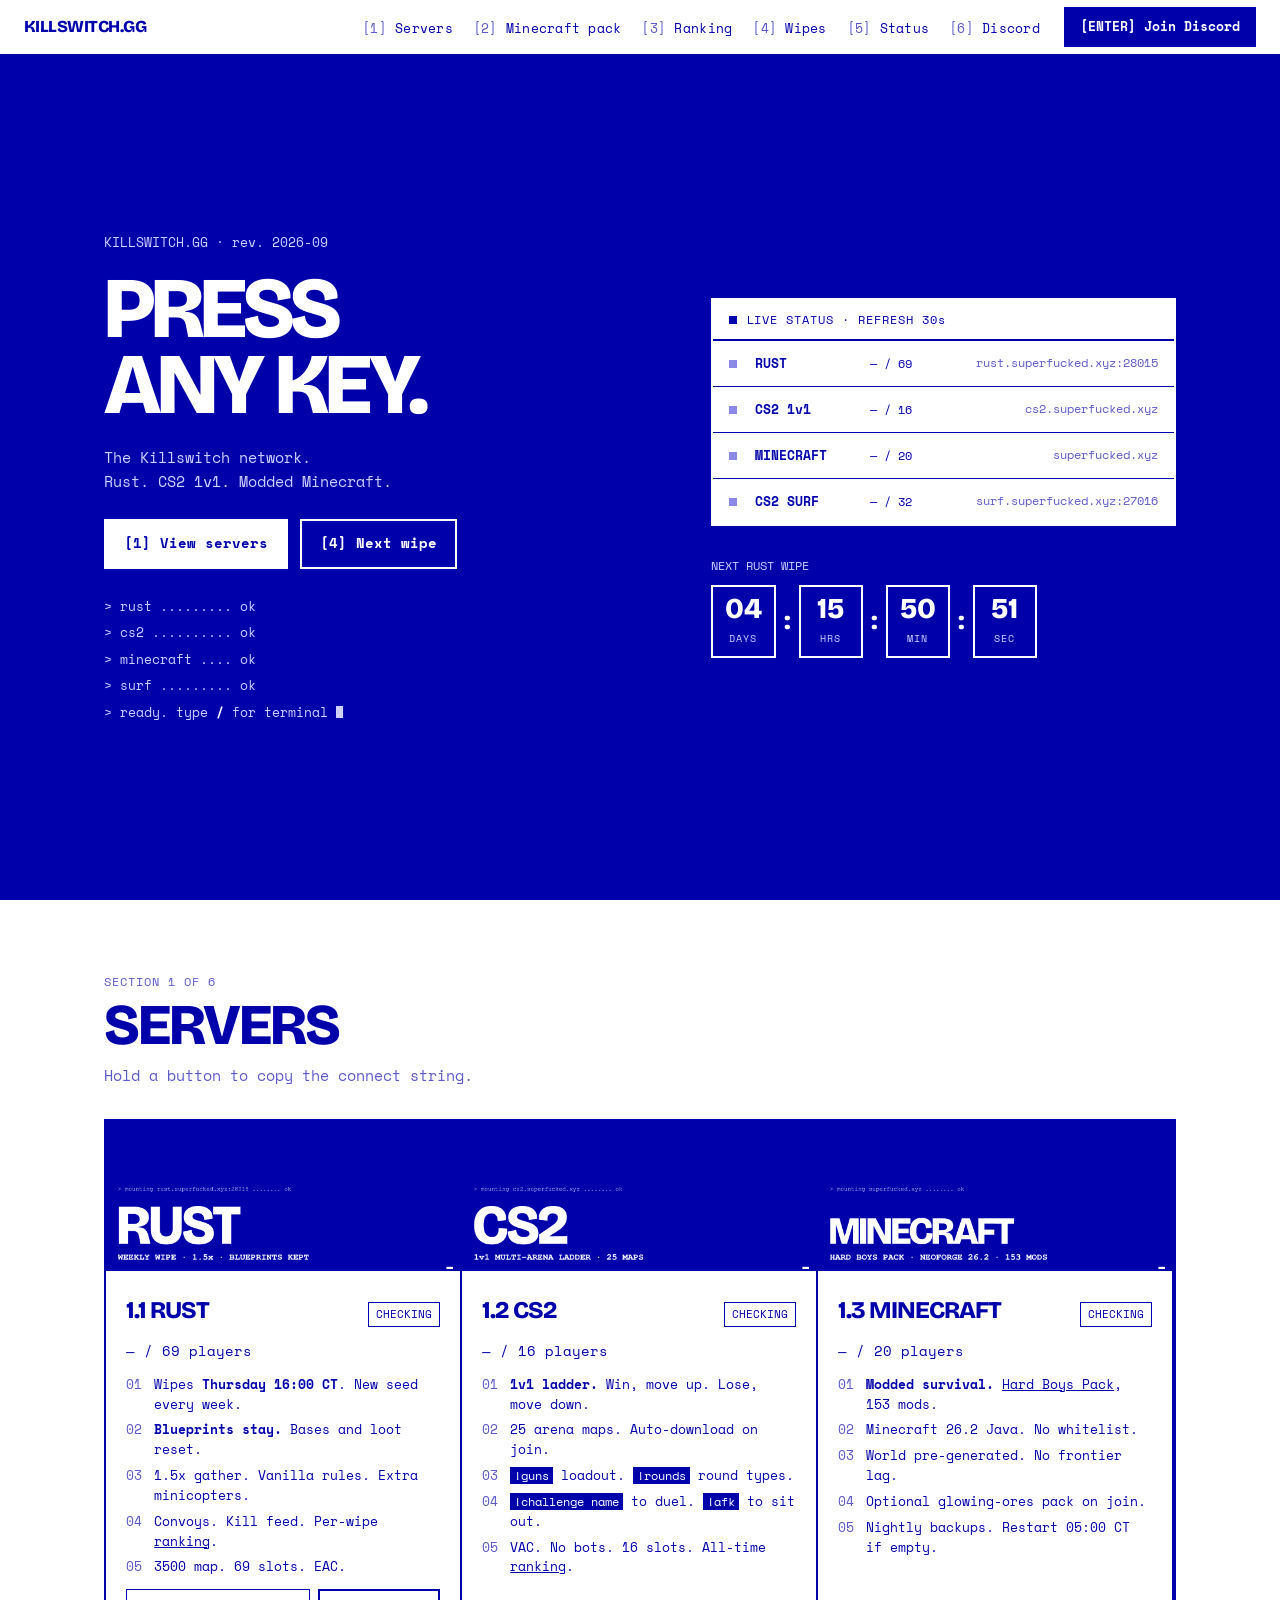
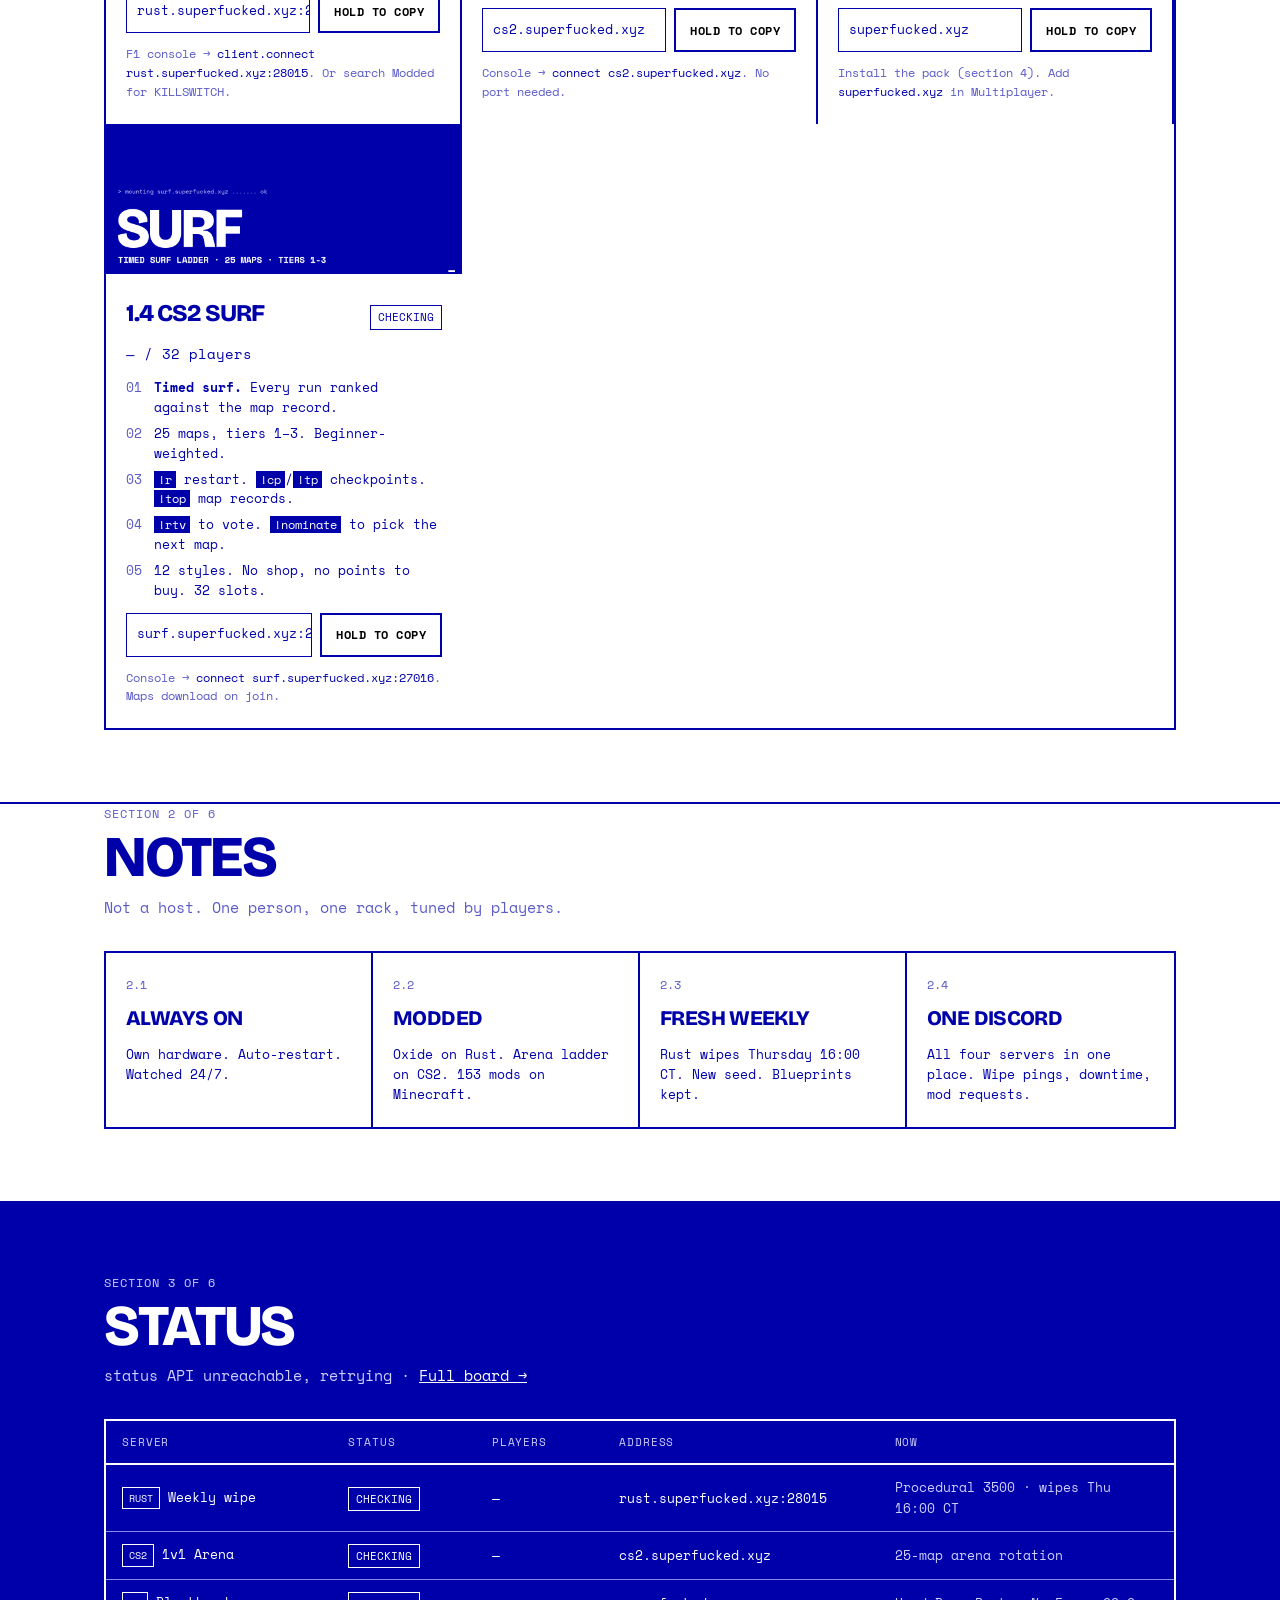
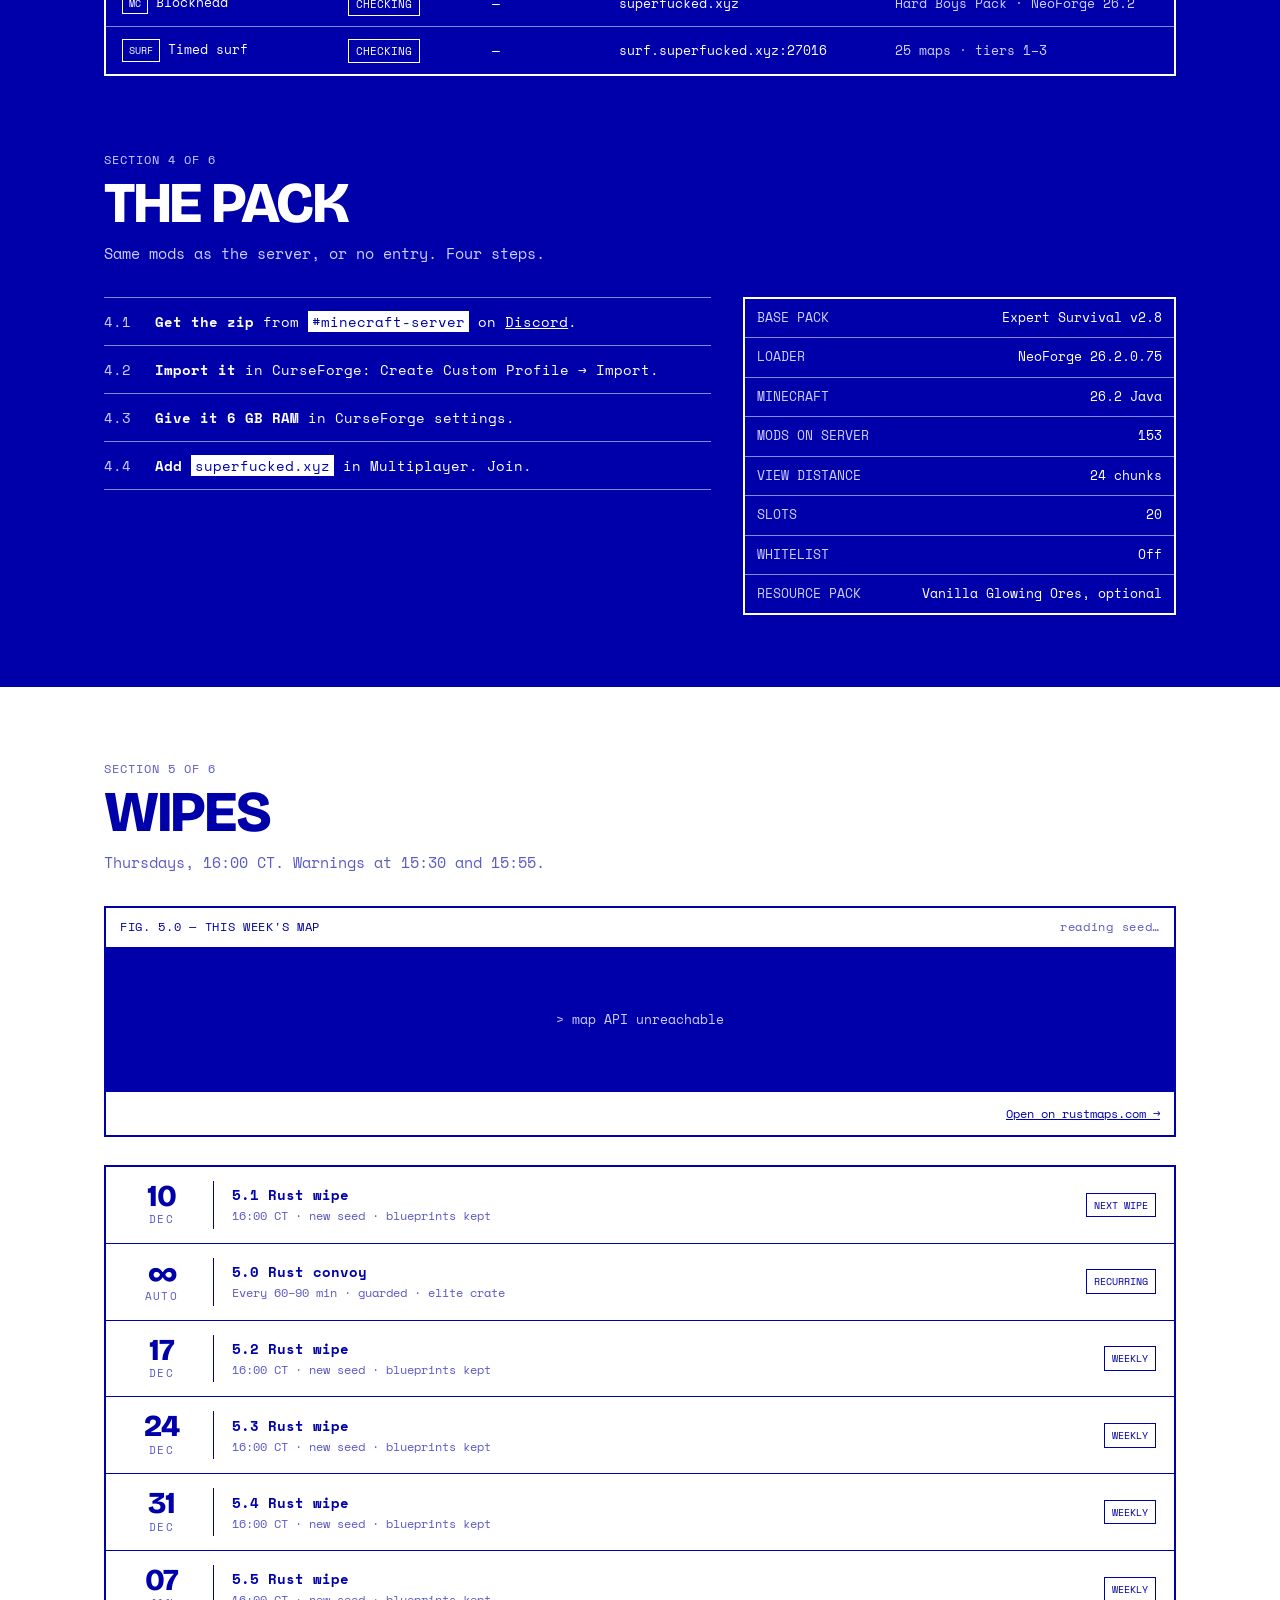
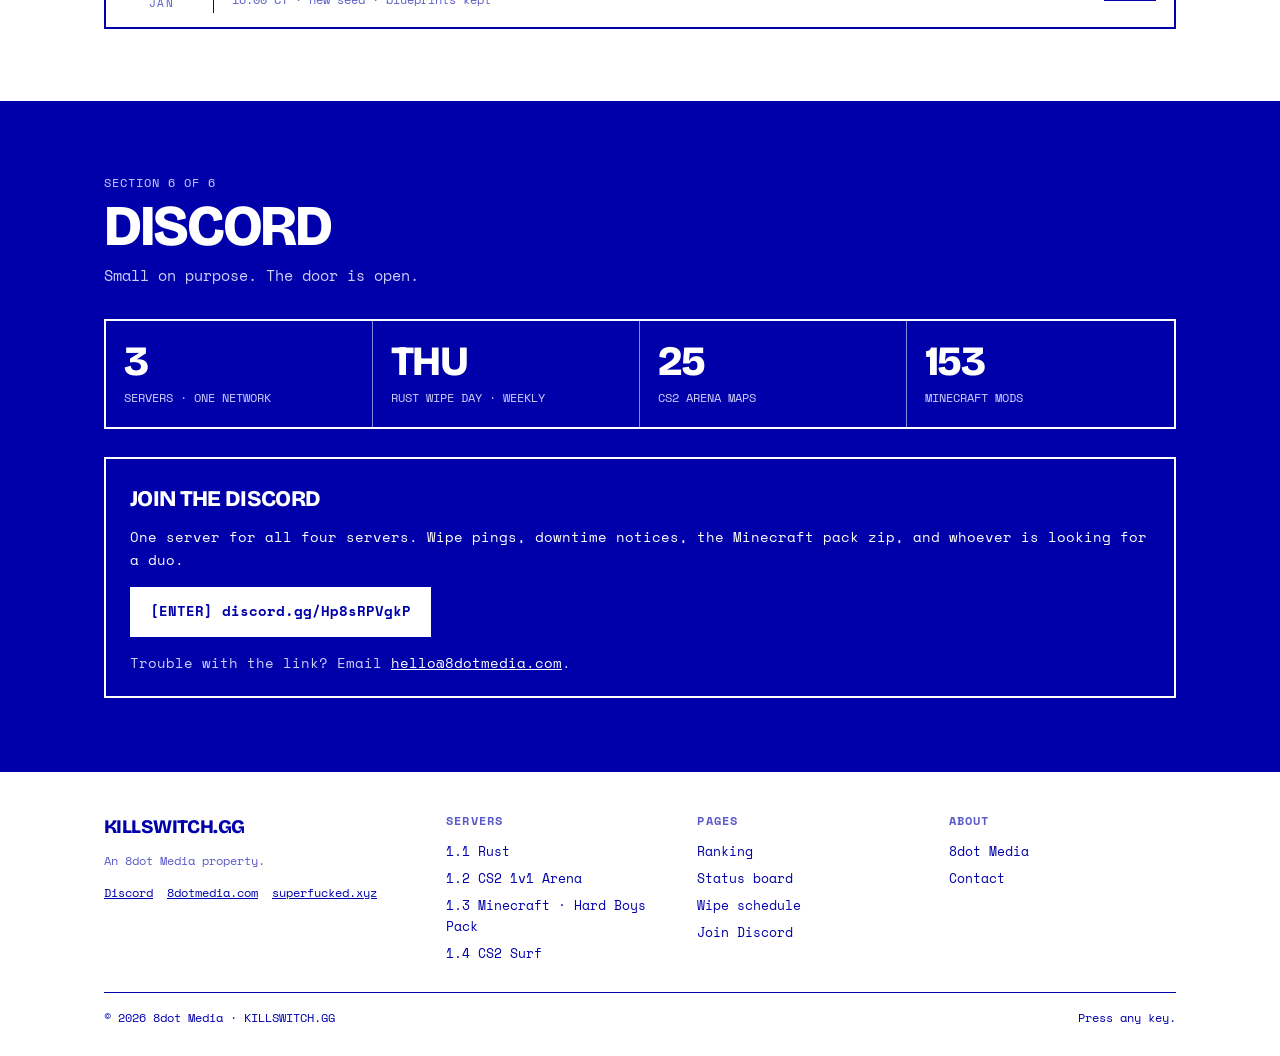
==== index.html @ 1e8f2d75 "Remove the JOIN buttons Grant preferred hold-to-copy on its own, and the pair looked wrong in practi" ====
<!DOCTYPE html>
<html lang="en">
<head>
  <meta charset="UTF-8" />
  <meta name="viewport" content="width=device-width, initial-scale=1.0" />
  <title>KILLSWITCH.GG</title>
  <meta name="description" content="Rust weekly wipe. CS2 1v1 arena. Modded Minecraft. Player-run game servers." />
  <meta property="og:title" content="KILLSWITCH.GG" />
  <meta property="og:description" content="Rust. CS2 1v1. CS2 Surf. Modded Minecraft. Four servers, one network." />
  <meta property="og:type" content="website" />
  <meta property="og:image" content="https://killswitch-gg.pages.dev/img/og.png" />
  <meta name="twitter:card" content="summary_large_image" />
  <meta name="theme-color" content="#0000AA" />
  <link rel="icon" href="favicon.ico" sizes="32x32" />
  <link rel="icon" href="img/favicon.svg" type="image/svg+xml" />
  <link rel="apple-touch-icon" href="img/apple-touch-icon.png" />
  <link rel="preconnect" href="https://status.superfucked.xyz" crossorigin />
  <link rel="preconnect" href="https://fonts.googleapis.com" />
  <link rel="preconnect" href="https://fonts.gstatic.com" crossorigin />
  <link href="https://fonts.googleapis.com/css2?family=Bricolage+Grotesque:opsz,wght@12..96,800&family=Space+Mono:wght@400;700&display=swap" rel="stylesheet" />
  <link rel="stylesheet" href="style.css" />
  <link rel="manifest" href="site.webmanifest" />
  <link rel="canonical" href="https://killswitch-gg.pages.dev/" />
  <script type="application/ld+json">
  {"@context":"https://schema.org","@type":"Organization","name":"KILLSWITCH.GG",
   "url":"https://killswitch-gg.pages.dev/","logo":"https://killswitch-gg.pages.dev/img/apple-touch-icon.png",
   "description":"Player-run game servers: Rust weekly wipe, CS2 1v1 arena, modded Minecraft.",
   "sameAs":["https://discord.gg/Hp8sRPVgkP"],
   "parentOrganization":{"@type":"Organization","name":"8dot Media","url":"https://8dotmedia.com"},
   "contactPoint":{"@type":"ContactPoint","contactType":"community","email":"hello@8dotmedia.com"}}
  </script>
</head>
<body>
<a class="skip" href="#servers">Skip to servers</a>

<!-- ── Nav ── -->
<nav id="nav">
  <a href="/" class="nav-logo">Killswitch<span>.gg</span></a>
  <button class="nav-hamburger" id="hamburger" aria-label="Menu">[=]</button>
  <ul class="nav-links" id="nav-links">
    <li><a href="#servers" data-key="1" data-close-menu>Servers</a></li>
    <li><a href="#minecraft" data-key="2" data-close-menu>Minecraft pack</a></li>
    <li><a href="/leaderboard" data-key="3">Ranking</a></li>
    <li><a href="#events" data-key="4" data-close-menu>Wipes</a></li>
    <li><a href="/status" data-key="5">Status</a></li>
    <li><a href="#community" data-key="6" data-close-menu>Discord</a></li>
  </ul>
  <a href="https://discord.gg/Hp8sRPVgkP" class="btn-join" target="_blank" rel="noopener">[ENTER] Join Discord</a>
</nav>

<!-- ── Hero ── -->
<section class="hero" id="hero">
  <div class="hero-bg" aria-hidden="true">
    <div class="hero-slide" style="background-image: url('img/rust-hero.webp');"></div>
    <div class="hero-slide" style="background-image: url('img/cs2-hero.webp');"></div>
    <div class="hero-slide" style="background-image: url('img/mc-hero.svg');"></div>
    <div class="hero-scan"></div>
  </div>
  <div class="hero-inner">
    <div>
      <p class="hero-eyebrow">KILLSWITCH.GG · rev. 2026-09</p>
      <h1>Press<br>any key.</h1>
      <p class="hero-sub">The Killswitch network.<br>Rust. CS2 1v1. Modded Minecraft.</p>
      <div class="hero-ctas">
        <a href="#servers" class="btn-primary">[1] View servers</a>
        <a href="#events" class="btn-outline">[4] Next wipe</a>
      </div>
      <div class="boot" aria-hidden="true">
        <div id="boot-rust">&gt; rust ......... ok</div>
        <div id="boot-cs2">&gt; cs2 .......... ok</div>
        <div id="boot-mc">&gt; minecraft .... ok</div>
        <div id="boot-surf">&gt; surf ......... ok</div>
        <div>&gt; ready. type <b>/</b> for terminal <span class="cursor"></span></div>
      </div>
    </div>
    <div>
      <div class="status-widget" id="hero-widget">
        <div class="status-widget-header"><span class="pulse-dot"></span>LIVE STATUS · REFRESH 30s</div>
        <div class="status-rows" aria-live="polite">
          <div class="status-row">
            <span class="s-dot" id="hw-rust-dot"></span><span class="s-name">RUST</span>
            <span class="s-players" id="hw-rust">— / 69</span><span class="s-addr">rust.superfucked.xyz:28015</span>
          </div>
          <div class="status-row">
            <span class="s-dot" id="hw-cs2-dot"></span><span class="s-name">CS2 1v1</span>
            <span class="s-players" id="hw-cs2">— / 16</span><span class="s-addr">cs2.superfucked.xyz</span>
          </div>
          <div class="status-row">
            <span class="s-dot" id="hw-mc-dot"></span><span class="s-name">MINECRAFT</span>
            <span class="s-players" id="hw-mc">— / 20</span><span class="s-addr">superfucked.xyz</span>
          </div>
          <div class="status-row">
            <span class="s-dot" id="hw-surf-dot"></span><span class="s-name">CS2 SURF</span>
            <span class="s-players" id="hw-surf">— / 32</span><span class="s-addr">surf.superfucked.xyz:27016</span>
          </div>
        </div>
      </div>
      <div class="wipe-countdown" id="wipe-countdown">
        <span class="wipe-label">NEXT RUST WIPE</span>
        <div class="countdown-timer" id="countdown-timer">
          <div class="countdown-unit"><span id="cd-days">--</span><small>DAYS</small></div>
          <div class="countdown-sep">:</div>
          <div class="countdown-unit"><span id="cd-hours">--</span><small>HRS</small></div>
          <div class="countdown-sep">:</div>
          <div class="countdown-unit"><span id="cd-mins">--</span><small>MIN</small></div>
          <div class="countdown-sep">:</div>
          <div class="countdown-unit"><span id="cd-secs">--</span><small>SEC</small></div>
        </div>
      </div>
    </div>
  </div>
</section>

<!-- ── 1. Servers ── -->
<section class="band band-white" id="servers">
  <div class="container">
    <p class="sec-num">SECTION 1 OF 6</p>
    <h2 class="sec-title">Servers</h2>
    <p class="sec-sub">Hold a button to copy the connect string.</p>
    <div class="server-grid">

      <div class="server-card">
        <div class="server-art art-rust" role="img" aria-label="Rust"></div>
        <div class="server-body">
          <div class="server-header"><h3 class="server-title">1.1 Rust</h3><span class="status-badge" id="rust-badge">CHECKING</span></div>
          <div class="server-players" id="rust-players">— / 69 players</div>
          <ul class="server-details">
            <li>Wipes <strong>Thursday 16:00 CT</strong>. New seed every week.</li>
            <li><strong>Blueprints stay.</strong> Bases and loot reset.</li>
            <li>1.5x gather. Vanilla rules. Extra minicopters.</li>
            <li>Convoys. Kill feed. Per-wipe <a href="/leaderboard">ranking</a>.</li>
            <li>3500 map. 69 slots. EAC.</li>
          </ul>
          <div class="server-ip-row">
            <code class="server-ip">rust.superfucked.xyz:28015</code>
            <button class="hold" data-copy="client.connect rust.superfucked.xyz:28015"><span>HOLD TO COPY</span></button>
          </div>
          <p class="server-hint">F1 console → <code>client.connect rust.superfucked.xyz:28015</code>. Or search Modded for KILLSWITCH.</p>
        </div>
      </div>

      <div class="server-card">
        <div class="server-art art-cs2" role="img" aria-label="CS2"></div>
        <div class="server-body">
          <div class="server-header"><h3 class="server-title">1.2 CS2</h3><span class="status-badge" id="cs2-badge">CHECKING</span></div>
          <div class="server-players" id="cs2-players">— / 16 players</div>
          <ul class="server-details">
            <li><strong>1v1 ladder.</strong> Win, move up. Lose, move down.</li>
            <li>25 arena maps. Auto-download on join.</li>
            <li><code>!guns</code> loadout. <code>!rounds</code> round types.</li>
            <li><code>!challenge name</code> to duel. <code>!afk</code> to sit out.</li>
            <li>VAC. No bots. 16 slots. All-time <a href="/leaderboard#cs2">ranking</a>.</li>
          </ul>
          <div class="server-ip-row">
            <code class="server-ip">cs2.superfucked.xyz</code>
            <button class="hold" data-copy="connect cs2.superfucked.xyz"><span>HOLD TO COPY</span></button>
          </div>
          <p class="server-hint">Console → <code>connect cs2.superfucked.xyz</code>. No port needed.</p>
        </div>
      </div>

      <div class="server-card">
        <div class="server-art art-mc" role="img" aria-label="Minecraft"></div>
        <div class="server-body">
          <div class="server-header"><h3 class="server-title">1.3 Minecraft</h3><span class="status-badge" id="mc-badge">CHECKING</span></div>
          <div class="server-players" id="mc-players">— / 20 players</div>
          <ul class="server-details">
            <li><strong>Modded survival.</strong> <a href="#minecraft">Hard Boys Pack</a>, 153 mods.</li>
            <li>Minecraft 26.2 Java. No whitelist.</li>
            <li>World pre-generated. No frontier lag.</li>
            <li>Optional glowing-ores pack on join.</li>
            <li>Nightly backups. Restart 05:00 CT if empty.</li>
          </ul>
          <div class="server-ip-row">
            <code class="server-ip">superfucked.xyz</code>
            <button class="hold" data-copy="superfucked.xyz"><span>HOLD TO COPY</span></button>
          </div>
          <p class="server-hint">Install the pack (section 4). Add <code>superfucked.xyz</code> in Multiplayer.</p>
        </div>
      </div>

      <div class="server-card">
        <div class="server-art art-surf" role="img" aria-label="CS2 Surf"></div>
        <div class="server-body">
          <div class="server-header"><h3 class="server-title">1.4 CS2 Surf</h3><span class="status-badge" id="surf-badge">CHECKING</span></div>
          <div class="server-players" id="surf-players">— / 32 players</div>
          <ul class="server-details">
            <li><strong>Timed surf.</strong> Every run ranked against the map record.</li>
            <li>25 maps, tiers 1&ndash;3. Beginner-weighted.</li>
            <li><code>!r</code> restart. <code>!cp</code>/<code>!tp</code> checkpoints. <code>!top</code> map records.</li>
            <li><code>!rtv</code> to vote. <code>!nominate</code> to pick the next map.</li>
            <li>12 styles. No shop, no points to buy. 32 slots.</li>
          </ul>
          <div class="server-ip-row">
            <code class="server-ip">surf.superfucked.xyz:27016</code>
            <button class="hold" data-copy="connect surf.superfucked.xyz:27016"><span>HOLD TO COPY</span></button>
          </div>
          <p class="server-hint">Console &rarr; <code>connect surf.superfucked.xyz:27016</code>. Maps download on join.</p>
        </div>
      </div>

    </div>
  </div>
</section>

<!-- ── 2. System notes ── -->
<section class="band band-white" id="features" style="padding-top: 0;">
  <div class="container">
    <p class="sec-num">SECTION 2 OF 6</p>
    <h2 class="sec-title">Notes</h2>
    <p class="sec-sub">Not a host. One person, one rack, tuned by players.</p>
    <div class="features-grid">
      <div class="feature-card"><div class="feature-num">2.1</div><div class="feature-title">Always on</div><p class="feature-desc">Own hardware. Auto-restart. Watched 24/7.</p></div>
      <div class="feature-card"><div class="feature-num">2.2</div><div class="feature-title">Modded</div><p class="feature-desc">Oxide on Rust. Arena ladder on CS2. 153 mods on Minecraft.</p></div>
      <div class="feature-card"><div class="feature-num">2.3</div><div class="feature-title">Fresh weekly</div><p class="feature-desc">Rust wipes Thursday 16:00 CT. New seed. Blueprints kept.</p></div>
      <div class="feature-card"><div class="feature-num">2.4</div><div class="feature-title">One Discord</div><p class="feature-desc">All four servers in one place. Wipe pings, downtime, mod requests.</p></div>
    </div>
  </div>
</section>

<!-- ── 3. Status ── -->
<section class="band band-blue" id="status">
  <div class="container">
    <p class="sec-num">SECTION 3 OF 6</p>
    <h2 class="sec-title">Status</h2>
    <p class="sec-sub"><span id="last-updated">Checking…</span> · <a href="/status" style="color: var(--white);">Full board →</a></p>
    <div class="status-table" aria-live="polite">
      <div class="status-table-head"><span>SERVER</span><span>STATUS</span><span>PLAYERS</span><span>ADDRESS</span><span>NOW</span></div>
      <div class="status-table-row">
        <span><span class="game-tag">RUST</span>Weekly wipe</span>
        <span><span class="status-badge" id="st-rust-badge">CHECKING</span></span>
        <span id="st-rust-players">—</span>
        <span>rust.superfucked.xyz:28015</span>
        <span class="muted" id="st-rust-event">Procedural 3500 · wipes Thu 16:00 CT</span>
      </div>
      <div class="status-table-row">
        <span><span class="game-tag">CS2</span>1v1 Arena</span>
        <span><span class="status-badge" id="st-cs2-badge">CHECKING</span></span>
        <span id="st-cs2-players">—</span>
        <span>cs2.superfucked.xyz</span>
        <span class="muted" id="st-cs2-event">25-map arena rotation</span>
      </div>
      <div class="status-table-row">
        <span><span class="game-tag">MC</span>Blockhead</span>
        <span><span class="status-badge" id="st-mc-badge">CHECKING</span></span>
        <span id="st-mc-players">—</span>
        <span>superfucked.xyz</span>
        <span class="muted">Hard Boys Pack · NeoForge 26.2</span>
      </div>
      <div class="status-table-row">
        <span><span class="game-tag">SURF</span>Timed surf</span>
        <span><span class="status-badge" id="st-surf-badge">CHECKING</span></span>
        <span id="st-surf-players">—</span>
        <span>surf.superfucked.xyz:27016</span>
        <span class="muted" id="st-surf-event">25 maps · tiers 1&ndash;3</span>
      </div>
    </div>
  </div>
</section>

<!-- ── 4. Minecraft pack ── -->
<section class="band band-blue" id="minecraft" style="padding-top: 0;">
  <div class="container">
    <p class="sec-num">SECTION 4 OF 6</p>
    <h2 class="sec-title">The pack</h2>
    <p class="sec-sub">Same mods as the server, or no entry. Four steps.</p>
    <div class="pack-grid">
      <div>
        <ol class="steps">
          <li><strong>Get the zip</strong> from <code>#minecraft-server</code> on <a href="https://discord.gg/Hp8sRPVgkP" target="_blank" rel="noopener">Discord</a>.</li>
          <li><strong>Import it</strong> in CurseForge: Create Custom Profile → Import.</li>
          <li><strong>Give it 6 GB RAM</strong> in CurseForge settings.</li>
          <li><strong>Add</strong> <code>superfucked.xyz</code> in Multiplayer. Join.</li>
        </ol>
      </div>
      <div class="pack-facts">
        <div class="fact"><span class="fact-label">BASE PACK</span><span class="fact-val">Expert Survival v2.8</span></div>
        <div class="fact"><span class="fact-label">LOADER</span><span class="fact-val">NeoForge 26.2.0.75</span></div>
        <div class="fact"><span class="fact-label">MINECRAFT</span><span class="fact-val">26.2 Java</span></div>
        <div class="fact"><span class="fact-label">MODS ON SERVER</span><span class="fact-val">153</span></div>
        <div class="fact"><span class="fact-label">VIEW DISTANCE</span><span class="fact-val">24 chunks</span></div>
        <div class="fact"><span class="fact-label">SLOTS</span><span class="fact-val">20</span></div>
        <div class="fact"><span class="fact-label">WHITELIST</span><span class="fact-val">Off</span></div>
        <div class="fact"><span class="fact-label">RESOURCE PACK</span><span class="fact-val">Vanilla Glowing Ores, optional</span></div>
      </div>
    </div>
  </div>
</section>

<!-- ── 5. Wipes ── -->
<section class="band band-white" id="events">
  <div class="container">
    <p class="sec-num">SECTION 5 OF 6</p>
    <h2 class="sec-title">Wipes</h2>
    <p class="sec-sub">Thursdays, 16:00 CT. Warnings at 15:30 and 15:55.</p>

    <div class="plate" id="map-plate">
      <div class="plate-head">
        <span>FIG. 5.0 — THIS WEEK'S MAP</span>
        <span id="map-seed-line">reading seed…</span>
      </div>
      <div class="plate-body" id="map-body">
        <div class="plate-msg" id="map-msg">&gt; fetching map…</div>
        <div class="map-view" id="map-view" hidden>
          <img id="map-img" alt="Current Rust map" draggable="false" />
        </div>
        <div class="map-tools" id="map-tools" hidden>
          <button class="map-btn" data-zoom="in" aria-label="Zoom in">+</button>
          <button class="map-btn" data-zoom="out" aria-label="Zoom out">−</button>
          <button class="map-btn" data-zoom="reset" aria-label="Reset">RESET</button>
        </div>
      </div>
      <div class="plate-foot">
        <dl class="plate-facts" id="map-facts"></dl>
        <a class="plate-link" id="map-link" href="https://rustmaps.com" target="_blank" rel="noopener">Open on rustmaps.com →</a>
      </div>
    </div>

    <div class="event-list" id="event-list"></div>
  </div>
</section>

<!-- ── 6. Invite ── -->
<section class="band band-blue" id="community">
  <div class="container">
    <p class="sec-num">SECTION 6 OF 6</p>
    <h2 class="sec-title">Discord</h2>
    <p class="sec-sub">Small on purpose. The door is open.</p>
    <div class="stats-row">
      <div class="stat-item"><div class="stat-number">3</div><div class="stat-label">SERVERS · ONE NETWORK</div></div>
      <div class="stat-item"><div class="stat-number">THU</div><div class="stat-label">RUST WIPE DAY · WEEKLY</div></div>
      <div class="stat-item"><div class="stat-number">25</div><div class="stat-label">CS2 ARENA MAPS</div></div>
      <div class="stat-item"><div class="stat-number">153</div><div class="stat-label">MINECRAFT MODS</div></div>
    </div>
    <div class="invite-box">
      <h3>Join the Discord</h3>
      <p>One server for all four servers. Wipe pings, downtime notices, the Minecraft pack zip, and whoever is looking for a duo.</p>
      <a class="invite-cta" href="https://discord.gg/Hp8sRPVgkP" target="_blank" rel="noopener">[ENTER] discord.gg/Hp8sRPVgkP</a>
      <p class="invite-alt">Trouble with the link? Email <a href="mailto:hello@8dotmedia.com?subject=KILLSWITCH.GG%20Discord%20invite">hello@8dotmedia.com</a>.</p>
    </div>
  </div>
</section>

<!-- ── Footer ── -->
<footer>
  <div class="container">
    <div class="footer-top">
      <div>
        <div class="footer-logo">Killswitch.gg</div>
        <p class="footer-tagline">An 8dot Media property.</p>
        <div class="footer-socials"><a href="https://discord.gg/Hp8sRPVgkP" target="_blank" rel="noopener">Discord</a><a href="https://8dotmedia.com" target="_blank" rel="noopener">8dotmedia.com</a><a href="https://superfucked.xyz" target="_blank" rel="noopener">superfucked.xyz</a></div>
      </div>
      <div class="footer-col"><h4>Servers</h4><ul><li><a href="#servers">1.1 Rust</a></li><li><a href="#servers">1.2 CS2 1v1 Arena</a></li><li><a href="#minecraft">1.3 Minecraft · Hard Boys Pack</a></li><li><a href="#servers">1.4 CS2 Surf</a></li></ul></div>
      <div class="footer-col"><h4>Pages</h4><ul><li><a href="/leaderboard">Ranking</a></li><li><a href="/status">Status board</a></li><li><a href="#events">Wipe schedule</a></li><li><a href="https://discord.gg/Hp8sRPVgkP" target="_blank" rel="noopener">Join Discord</a></li></ul></div>
      <div class="footer-col"><h4>About</h4><ul><li><a href="https://8dotmedia.com">8dot Media</a></li><li><a href="mailto:hello@8dotmedia.com">Contact</a></li></ul></div>
    </div>
    <div class="footer-bottom"><span>© 2026 8dot Media · KILLSWITCH.GG</span><span>Press any key.</span></div>
  </div>
</footer>

<div class="toast" id="toast"></div>
<div class="wipe-alert" id="wipe-alert" hidden></div>
<div class="term" id="term" hidden role="dialog" aria-label="Terminal">
  <div class="term-head"><span>KILLSWITCH.GG — terminal</span><span>ESC to close</span></div>
  <div class="term-out" id="term-out"><div>&gt; type <b>help</b> and press Enter</div></div>
  <form class="term-form" id="term-form" autocomplete="off"><span>&gt;</span><input id="term-in" type="text" spellcheck="false" aria-label="Command" /></form>
</div>
<script src="app.js"></script>
</body>
</html>
---- style.css ----
/* KILLSWITCH.GG — "Error-Screen Blue" identity (2026-09-12)
   Two colours. Two fonts. Numbered sections. Hold to connect. */

:root {
  --blue: #0000AA;
  --blue-deep: #000066;
  --white: #FFFFFF;
  --dim: #CFCFFF;        /* muted text on blue */
  --dim-2: #8A8AE6;      /* borders / hairlines on blue */
  --ink-muted: #5A5AC8;  /* muted text on white */
  --line: #0000AA;
  --head: 'Bricolage Grotesque', 'Helvetica Neue', Arial, sans-serif;
  --mono: 'Space Mono', 'Courier New', monospace;
}

* { box-sizing: border-box; }
html { scroll-behavior: smooth; }
body {
  margin: 0; background: var(--blue); color: var(--white);
  font-family: var(--mono); font-size: 15px; line-height: 1.6;
  -webkit-font-smoothing: antialiased;
}
a { color: inherit; }
a:hover { text-decoration-thickness: 2px; }
code { font-family: var(--mono); }
.mono { font-family: var(--mono); }
.muted { color: var(--dim); }
.small { font-size: 0.8rem; }
.container { max-width: 1120px; margin: 0 auto; padding: 0 24px; }
[hidden] { display: none !important; }

/* ── Nav ──────────────────────────────────────────────────── */
#nav {
  position: sticky; top: 0; z-index: 40;
  display: flex; align-items: center; gap: 24px;
  padding: 0 24px; height: 56px;
  background: var(--white); color: var(--blue); border-bottom: 2px solid var(--blue);
}
.nav-logo { font-family: var(--head); font-weight: 800; font-size: 1.05rem; letter-spacing: -0.03em; text-transform: uppercase; text-decoration: none; }
.nav-logo span { color: var(--blue); }
.nav-links { list-style: none; display: flex; gap: 20px; margin: 0 0 0 auto; padding: 0; }
.nav-links a { font-size: 0.8rem; text-decoration: none; letter-spacing: 0.02em; }
.nav-links a:hover, .nav-links a.active { text-decoration: underline; text-decoration-thickness: 2px; text-underline-offset: 4px; }
.nav-links a::before { content: '[' attr(data-key) '] '; color: var(--ink-muted); }
.btn-join {
  font-family: var(--mono); font-size: 0.8rem; font-weight: 700; text-decoration: none;
  background: var(--blue); color: var(--white); padding: 8px 14px; border: 2px solid var(--blue);
}
.btn-join:hover { background: var(--white); color: var(--blue); }
.nav-hamburger { display: none; background: none; border: 2px solid var(--blue); color: var(--blue); font-family: var(--mono); padding: 4px 8px; margin-left: auto; cursor: pointer; }
@media (max-width: 860px) {
  .nav-links { display: none; position: absolute; top: 56px; left: 0; right: 0; flex-direction: column; gap: 0; background: var(--white); border-bottom: 2px solid var(--blue); padding: 8px 24px 16px; }
  .nav-links.open { display: flex; }
  .nav-links li { padding: 8px 0; }
  .nav-hamburger { display: block; }
  .btn-join { display: none; }
}

/* ── Sections ─────────────────────────────────────────────── */
.band { padding: 72px 0; }
.band-white { background: var(--white); color: var(--blue); }
.band-blue { background: var(--blue); color: var(--white); }
.band + .band { border-top: 2px solid var(--blue); }
.band-white + .band-blue, .band-blue + .band-white { border-top: 0; }
.sec-num { font-family: var(--mono); font-size: 0.78rem; letter-spacing: 0.08em; margin: 0 0 6px; }
.band-blue .sec-num { color: var(--dim); }
.band-white .sec-num { color: var(--ink-muted); }
.sec-title { font-family: var(--head); font-weight: 800; font-size: clamp(2.2rem, 5vw, 3.6rem); line-height: 0.95; letter-spacing: -0.04em; text-transform: uppercase; margin: 0 0 10px; }
.sec-sub { margin: 0 0 32px; max-width: 640px; }
.band-blue .sec-sub { color: var(--dim); }
.band-white .sec-sub { color: var(--ink-muted); }
.band-white .sec-sub a, .band-white a { color: var(--blue); }

/* ── Hero ─────────────────────────────────────────────────── */
.hero { min-height: calc(100vh - 56px); display: flex; align-items: center; padding: 64px 0; background: var(--blue); color: var(--white); position: relative; overflow: hidden; }
.hero-inner { max-width: 1120px; margin: 0 auto; padding: 0 24px; width: 100%; display: grid; grid-template-columns: 1.2fr 1fr; gap: 48px; align-items: center; }
@media (max-width: 900px) { .hero-inner { grid-template-columns: 1fr; } }
.hero-eyebrow { font-size: 0.8rem; color: var(--dim); margin: 0 0 18px; }
.hero h1 { font-family: var(--head); font-weight: 800; font-size: clamp(2.9rem, 7vw, 5.4rem); line-height: 0.88; letter-spacing: -0.05em; text-transform: uppercase; margin: 0 0 22px; }
.hero-sub { max-width: 560px; margin: 0 0 26px; color: var(--dim); }
.hero-ctas { display: flex; gap: 12px; flex-wrap: wrap; }
.btn-primary, .btn-outline {
  font-family: var(--mono); font-size: 0.85rem; font-weight: 700; text-decoration: none; padding: 12px 18px; border: 2px solid var(--white); display: inline-block;
}
.btn-primary { background: var(--white); color: var(--blue); }
.btn-primary:hover { background: var(--blue); color: var(--white); }
.btn-outline { color: var(--white); }
.btn-outline:hover { background: var(--white); color: var(--blue); }
.band-white .btn-primary { background: var(--blue); color: var(--white); border-color: var(--blue); }
.band-white .btn-primary:hover { background: var(--white); color: var(--blue); }
.cursor { display: inline-block; width: 0.55em; height: 1em; background: currentColor; vertical-align: -0.12em; animation: blink 1s step-end infinite; }
@keyframes blink { 0%, 49% { opacity: 1; } 50%, 100% { opacity: 0; } }
.boot { display: flex; flex-direction: column; gap: 6px; font-size: 0.8rem; color: var(--dim); margin-top: 28px; }
.boot div { opacity: 0; animation: bootline 0.01s linear forwards; white-space: nowrap; overflow: hidden; text-overflow: ellipsis; }
.boot div:nth-child(1) { animation-delay: 0.2s; } .boot div:nth-child(2) { animation-delay: 0.6s; } .boot div:nth-child(3) { animation-delay: 1.0s; } .boot div:nth-child(4) { animation-delay: 1.4s; }
@keyframes bootline { to { opacity: 1; } }

/* Hero status panel (inverted) */
.status-widget { background: var(--white); color: var(--blue); border: 2px solid var(--white); }
.status-widget-header { font-size: 0.75rem; letter-spacing: 0.08em; padding: 10px 16px; border-bottom: 2px solid var(--blue); display: flex; align-items: center; gap: 10px; }
.pulse-dot { width: 8px; height: 8px; background: var(--blue); animation: blink 1.4s step-end infinite; }
.status-row { display: grid; grid-template-columns: 14px 0.9fr 0.7fr 1.7fr; gap: 12px; align-items: center; padding: 12px 16px; border-bottom: 1px solid var(--blue); font-size: 0.82rem; }
.status-row:last-child { border-bottom: 0; }
.s-dot { width: 8px; height: 8px; background: var(--dim-2); }
.s-dot.online { background: var(--blue); }
.s-dot.offline { background: var(--white); border: 2px solid var(--blue); }
.s-name { font-weight: 700; }
.s-players, .s-addr { font-size: 0.78rem; }
.s-addr { text-align: right; color: var(--ink-muted); word-break: break-all; font-size: 0.72rem; }

/* Countdown */
.wipe-countdown { margin-top: 30px; }
.wipe-label { font-size: 0.75rem; color: var(--dim); display: block; margin-bottom: 10px; }
.countdown-timer { display: flex; align-items: center; gap: 8px; }
.countdown-unit { border: 2px solid var(--white); padding: 8px 12px; min-width: 64px; text-align: center; }
.countdown-unit span { font-family: var(--head); font-weight: 800; font-size: 1.8rem; line-height: 1; display: block; }
.countdown-unit small { font-size: 0.6rem; letter-spacing: 0.12em; color: var(--dim); }
.countdown-sep { font-family: var(--head); font-weight: 800; font-size: 1.6rem; }

/* ── Server cards ─────────────────────────────────────────── */
.server-grid { display: grid; grid-template-columns: repeat(auto-fit, minmax(300px, 1fr)); gap: 0; border: 2px solid var(--blue); }
.server-card { display: flex; flex-direction: column; border-right: 2px solid var(--blue); background: var(--white); color: var(--blue); }
.server-card:last-child { border-right: 0; }
@media (max-width: 960px) { .server-card { border-right: 0; border-bottom: 2px solid var(--blue); } .server-card:last-child { border-bottom: 0; } }
.server-art { height: 150px; border-bottom: 2px solid var(--blue); background-size: cover; background-position: center; }
.art-rust { background-image: url('img/rust-banner-wide.png'); }
.art-cs2  { background-image: url('img/cs2-banner.png'); }
.art-mc   { background-image: url('img/mc-banner.png'); }
.art-surf { background-image: url('img/surf-banner.png'); }
.server-body { padding: 20px 20px 22px; display: flex; flex-direction: column; gap: 12px; flex: 1; }
.server-header { display: flex; align-items: baseline; justify-content: space-between; gap: 12px; }
.server-title { font-family: var(--head); font-weight: 800; font-size: 1.5rem; letter-spacing: -0.04em; text-transform: uppercase; margin: 0; }
.status-badge { font-size: 0.68rem; padding: 3px 7px; border: 1px solid var(--blue); white-space: nowrap; }
.status-badge.online { background: var(--blue); color: var(--white); }
.status-badge.offline { background: var(--white); color: var(--blue); }
.server-players { font-size: 0.85rem; }
.server-details { list-style: none; margin: 0; padding: 0; display: flex; flex-direction: column; gap: 6px; font-size: 0.8rem; line-height: 1.55; }
.server-details li { padding-left: 2.2em; position: relative; counter-increment: line; }
.server-details { counter-reset: line; }
.server-details li::before { content: counter(line, decimal-leading-zero); position: absolute; left: 0; color: var(--ink-muted); }
.server-details strong { font-weight: 700; }
.server-details code { background: var(--blue); color: var(--white); padding: 0 4px; font-size: 0.9em; }
.server-ip-row { display: flex; gap: 8px; align-items: stretch; margin-top: auto; }
.server-ip { flex: 1; border: 1px solid var(--blue); padding: 8px 10px; font-size: 0.8rem; display: flex; align-items: center; overflow: hidden; text-overflow: ellipsis; white-space: nowrap; }
.server-hint { font-size: 0.74rem; color: var(--ink-muted); margin: 0; }
.server-hint code { color: var(--blue); }

/* Hold-to-copy control */
.hold {
  position: relative; font-family: var(--mono); font-size: 0.75rem; font-weight: 700; letter-spacing: 0.04em;
  border: 2px solid var(--blue); background: var(--white); color: var(--blue); padding: 0 14px; min-height: 44px; cursor: pointer; user-select: none; overflow: hidden; white-space: nowrap;
}
.hold::before { content: ''; position: absolute; left: 0; top: 0; bottom: 0; width: 0; background: var(--blue); transition: width 0.05s linear; }
.hold.holding::before { width: 100%; transition: width 0.6s linear; }
.hold span { position: relative; z-index: 1; mix-blend-mode: difference; color: var(--white); }
.hold.done { background: var(--blue); color: var(--white); }
.hold.done::before { width: 100%; }
.band-blue .hold { border-color: var(--white); background: var(--blue); color: var(--white); }
.band-blue .hold::before { background: var(--white); }
.band-blue .hold.done { background: var(--white); color: var(--blue); }

/* ── Minecraft pack ───────────────────────────────────────── */
.pack-grid { display: grid; grid-template-columns: 1.4fr 1fr; gap: 32px; align-items: start; }
@media (max-width: 800px) { .pack-grid { grid-template-columns: 1fr; } }
.steps { list-style: none; padding: 0; margin: 0 0 16px; counter-reset: step; }
.steps li { position: relative; padding: 12px 0 12px 3.2rem; border-top: 1px solid var(--dim-2); font-size: 0.9rem; }
.steps li:last-child { border-bottom: 1px solid var(--dim-2); }
.steps li::before { counter-increment: step; content: '4.' counter(step); position: absolute; left: 0; top: 12px; color: var(--dim); }
.steps code { background: var(--white); color: var(--blue); padding: 0 4px; }
.pack-facts { border: 2px solid var(--white); }
.fact { display: flex; justify-content: space-between; gap: 12px; padding: 9px 12px; border-bottom: 1px solid var(--dim-2); font-size: 0.8rem; }
.fact:last-child { border-bottom: 0; }
.fact-label { color: var(--dim); }
.fact-val { text-align: right; }

/* ── Features ─────────────────────────────────────────────── */
.features-grid { display: grid; grid-template-columns: repeat(auto-fit, minmax(230px, 1fr)); gap: 0; border: 2px solid var(--blue); }
.feature-card { padding: 22px 20px; border-right: 2px solid var(--blue); }
.feature-card:last-child { border-right: 0; }
@media (max-width: 960px) { .feature-card { border-right: 0; border-bottom: 2px solid var(--blue); } .feature-card:last-child { border-bottom: 0; } }
.feature-num { font-size: 0.75rem; color: var(--ink-muted); margin-bottom: 8px; }
.feature-title { font-family: var(--head); font-weight: 800; font-size: 1.3rem; letter-spacing: -0.03em; text-transform: uppercase; margin-bottom: 8px; }
.feature-desc { font-size: 0.82rem; margin: 0; line-height: 1.55; }

/* ── Status table ─────────────────────────────────────────── */
.status-table { border: 2px solid var(--white); }
.status-table-head, .status-table-row { display: grid; grid-template-columns: 1.3fr 0.8fr 0.7fr 1.6fr 1.6fr; gap: 12px; padding: 12px 16px; align-items: center; }
.status-table-head { font-size: 0.7rem; letter-spacing: 0.08em; color: var(--dim); border-bottom: 2px solid var(--white); }
.status-table-row { border-bottom: 1px solid var(--dim-2); font-size: 0.82rem; }
.status-table-row:last-child { border-bottom: 0; }
.band-blue .status-badge { border-color: var(--white); }
.band-blue .status-badge.online { background: var(--white); color: var(--blue); }
.band-blue .status-badge.offline { background: var(--blue); color: var(--white); }
.game-tag { display: inline-block; font-size: 0.65rem; padding: 2px 6px; border: 1px solid currentColor; margin-right: 8px; }
@media (max-width: 760px) { .status-table-head { display: none; } .status-table-row { grid-template-columns: 1fr 1fr; } }

/* ── Events ───────────────────────────────────────────────── */
.event-list { display: flex; flex-direction: column; border: 2px solid var(--blue); }
.event-card { display: grid; grid-template-columns: 90px 1fr auto; gap: 18px; align-items: center; padding: 14px 18px; border-bottom: 1px solid var(--blue); }
.event-card:last-child { border-bottom: 0; }
.event-date { text-align: center; border-right: 1px solid var(--blue); padding-right: 14px; }
.event-day { font-family: var(--head); font-weight: 800; font-size: 1.9rem; line-height: 1; letter-spacing: -0.04em; }
.event-month { font-size: 0.68rem; letter-spacing: 0.12em; text-transform: uppercase; color: var(--ink-muted); }
.event-title { font-weight: 700; font-size: 0.9rem; }
.event-detail { font-size: 0.78rem; color: var(--ink-muted); }
.event-badge { font-size: 0.65rem; padding: 3px 7px; border: 1px solid var(--blue); white-space: nowrap; }
@media (max-width: 640px) { .event-card { grid-template-columns: 70px 1fr; } .event-badge { display: none; } }

/* ── Community ────────────────────────────────────────────── */
.stats-row { display: grid; grid-template-columns: repeat(auto-fit, minmax(160px, 1fr)); border: 2px solid var(--white); }
.stat-item { padding: 20px 18px; border-right: 1px solid var(--dim-2); }
.stat-item:last-child { border-right: 0; }
.stat-number { font-family: var(--head); font-weight: 800; font-size: 2.6rem; line-height: 1; letter-spacing: -0.04em; }
.stat-label { font-size: 0.72rem; color: var(--dim); margin-top: 6px; }
.invite-box { margin-top: 28px; padding: 22px 24px; border: 2px solid var(--white); }
.invite-box h3 { font-family: var(--head); font-weight: 800; font-size: 1.4rem; letter-spacing: -0.03em; text-transform: uppercase; margin: 0 0 8px; }
.invite-box p { margin: 0; font-size: 0.9rem; }
.invite-box a { color: var(--white); }
.invite-cta {
  display: inline-block; margin-top: 16px; font-family: var(--mono); font-size: 0.85rem; font-weight: 700;
  text-decoration: none; background: var(--white); color: var(--blue) !important;
  padding: 12px 18px; border: 2px solid var(--white);
}
.invite-cta:hover { background: var(--blue); color: var(--white) !important; }
.invite-alt { margin-top: 14px !important; font-size: 0.78rem; color: var(--dim); }

/* ── Footer ───────────────────────────────────────────────── */
footer { background: var(--white); color: var(--blue); border-top: 2px solid var(--blue); padding: 40px 0 28px; }
.footer-top { display: grid; grid-template-columns: 1.4fr 1fr 1fr 1fr; gap: 24px; margin-bottom: 28px; }
@media (max-width: 760px) { .footer-top { grid-template-columns: 1fr 1fr; } }
.footer-logo { font-family: var(--head); font-weight: 800; font-size: 1.2rem; letter-spacing: -0.03em; text-transform: uppercase; }
.footer-tagline { font-size: 0.78rem; color: var(--ink-muted); margin: 8px 0 12px; }
.footer-socials { display: flex; gap: 14px; font-size: 0.78rem; }
.footer-col h4 { font-size: 0.72rem; letter-spacing: 0.1em; text-transform: uppercase; margin: 0 0 10px; color: var(--ink-muted); }
.footer-col ul { list-style: none; margin: 0; padding: 0; display: flex; flex-direction: column; gap: 6px; font-size: 0.82rem; }
.footer-col a { text-decoration: none; }
.footer-col a:hover { text-decoration: underline; }
.footer-bottom { display: flex; justify-content: space-between; gap: 12px; flex-wrap: wrap; font-size: 0.74rem; padding-top: 16px; border-top: 1px solid var(--blue); }

/* ── Toast ────────────────────────────────────────────────── */
.toast { position: fixed; left: 50%; bottom: 24px; transform: translate(-50%, 20px); background: var(--white); color: var(--blue); border: 2px solid var(--blue); padding: 10px 16px; font-size: 0.8rem; opacity: 0; pointer-events: none; transition: all 0.2s; z-index: 50; }
.toast.show { opacity: 1; transform: translate(-50%, 0); }

/* ── Hero slideshow (blue duotone) ────────────────────────── */
.hero-bg { position: absolute; inset: 0; overflow: hidden; pointer-events: none; }
.hero-slide { position: absolute; inset: -6%; background-size: cover; background-position: center; opacity: 0; animation: heroslide 24s infinite; }
.hero-slide:nth-child(1) { animation-delay: 0s; } .hero-slide:nth-child(2) { animation-delay: 8s; } .hero-slide:nth-child(3) { animation-delay: 16s; }
@keyframes heroslide { 0% { opacity: 0; transform: scale(1); } 8% { opacity: 0.9; } 33% { opacity: 0.9; transform: scale(1.06); } 41% { opacity: 0; } 100% { opacity: 0; transform: scale(1.06); } }
.hero-scan { position: absolute; inset: 0; background: repeating-linear-gradient(0deg, rgba(0,0,170,0.22) 0 2px, transparent 2px 4px); }
.hero-inner { position: relative; z-index: 1; }
@media (prefers-reduced-motion: reduce) { .hero-slide { animation: none; opacity: 0.25; } .hero-slide:nth-child(n+2) { display: none; } }
.boot b { color: var(--white); }

/* ── Wipe alert ───────────────────────────────────────────── */
.wipe-alert { position: fixed; left: 0; right: 0; top: 56px; z-index: 39; background: var(--white); color: var(--blue); border-bottom: 2px solid var(--blue); text-align: center; font-size: 0.8rem; font-weight: 700; padding: 8px 16px; }

/* ── Terminal overlay ─────────────────────────────────────── */
.term { position: fixed; left: 50%; bottom: 0; transform: translateX(-50%); width: min(780px, 100%); z-index: 60; background: var(--blue); color: var(--white); border: 2px solid var(--white); border-bottom: 0; font-size: 0.82rem; box-shadow: 0 -10px 40px rgba(0,0,0,0.35); }
.term-head { display: flex; justify-content: space-between; padding: 8px 14px; border-bottom: 2px solid var(--white); font-size: 0.7rem; color: var(--dim); }
.term-out { max-height: 40vh; overflow-y: auto; padding: 12px 14px; display: flex; flex-direction: column; gap: 4px; }
.term-out .cmd { color: var(--dim); }
.term-out b { color: var(--white); }
.term-form { display: flex; gap: 8px; padding: 10px 14px; border-top: 2px solid var(--white); }
.term-form input { flex: 1; background: transparent; border: 0; color: var(--white); font-family: var(--mono); font-size: 0.85rem; outline: none; caret-color: var(--white); }

/* ── Figure plate (map) ───────────────────────────────────── */
.plate { border: 2px solid var(--blue); margin-bottom: 28px; background: var(--white); }
.plate-head { display: flex; justify-content: space-between; gap: 12px; padding: 10px 14px; border-bottom: 2px solid var(--blue); font-size: 0.72rem; letter-spacing: 0.06em; }
.plate-head span:last-child { color: var(--ink-muted); }
.plate-body { position: relative; background: var(--blue); }
.plate-msg { padding: 60px 20px; text-align: center; color: var(--dim); font-size: 0.82rem; }
.map-view { position: relative; height: 460px; overflow: hidden; cursor: grab; touch-action: none; background: var(--blue); }
.map-view.dragging { cursor: grabbing; }
.map-view img { position: absolute; top: 0; left: 0; transform-origin: 0 0; image-rendering: auto; user-select: none; -webkit-user-drag: none; }
@media (max-width: 700px) { .map-view { height: 320px; } }
.map-tools { position: absolute; right: 12px; bottom: 12px; display: flex; gap: 6px; }
.map-btn { font-family: var(--mono); font-size: 0.72rem; font-weight: 700; background: var(--white); color: var(--blue); border: 2px solid var(--blue); padding: 6px 10px; cursor: pointer; min-width: 34px; }
.map-btn:hover { background: var(--blue); color: var(--white); border-color: var(--white); }
.plate-foot { display: flex; justify-content: space-between; align-items: flex-start; gap: 20px; padding: 12px 14px; border-top: 2px solid var(--blue); flex-wrap: wrap; }
.plate-facts { display: grid; grid-template-columns: auto auto auto auto; gap: 2px 18px; margin: 0; font-size: 0.74rem; }
.plate-facts dt { color: var(--ink-muted); }
.plate-facts dd { margin: 0 0 6px; }
@media (max-width: 700px) { .plate-facts { grid-template-columns: auto auto; } }
.plate-link { font-size: 0.76rem; white-space: nowrap; }

/* ── Accessibility ────────────────────────────────────────── */
.skip { position: absolute; left: -9999px; top: 0; z-index: 100; background: var(--white); color: var(--blue); padding: 10px 16px; border: 2px solid var(--blue); font-family: var(--mono); font-weight: 700; font-size: 0.8rem; }
.skip:focus { left: 8px; top: 8px; }
:focus-visible { outline: 3px solid currentColor; outline-offset: 2px; }
.band-blue :focus-visible, .hero :focus-visible { outline-color: var(--white); }
.band-white :focus-visible, #nav :focus-visible, footer :focus-visible { outline-color: var(--blue); }
@media (prefers-reduced-motion: reduce) {
  * { animation-duration: 0.01ms !important; animation-iteration-count: 1 !important; transition-duration: 0.01ms !important; }
  html { scroll-behavior: auto; }
  .cursor, .pulse-dot { animation: none !important; opacity: 1; }
}
@media print { #nav, .hero-bg, .map-tools, .term, .toast, .wipe-alert, .btn-join { display: none !important; } body { background: #fff; color: #000; } .band-blue { background: #fff; color: #000; } }

.lb-tier { font-family: var(--mono); font-size: 0.74rem; letter-spacing: 0.02em; white-space: nowrap; }
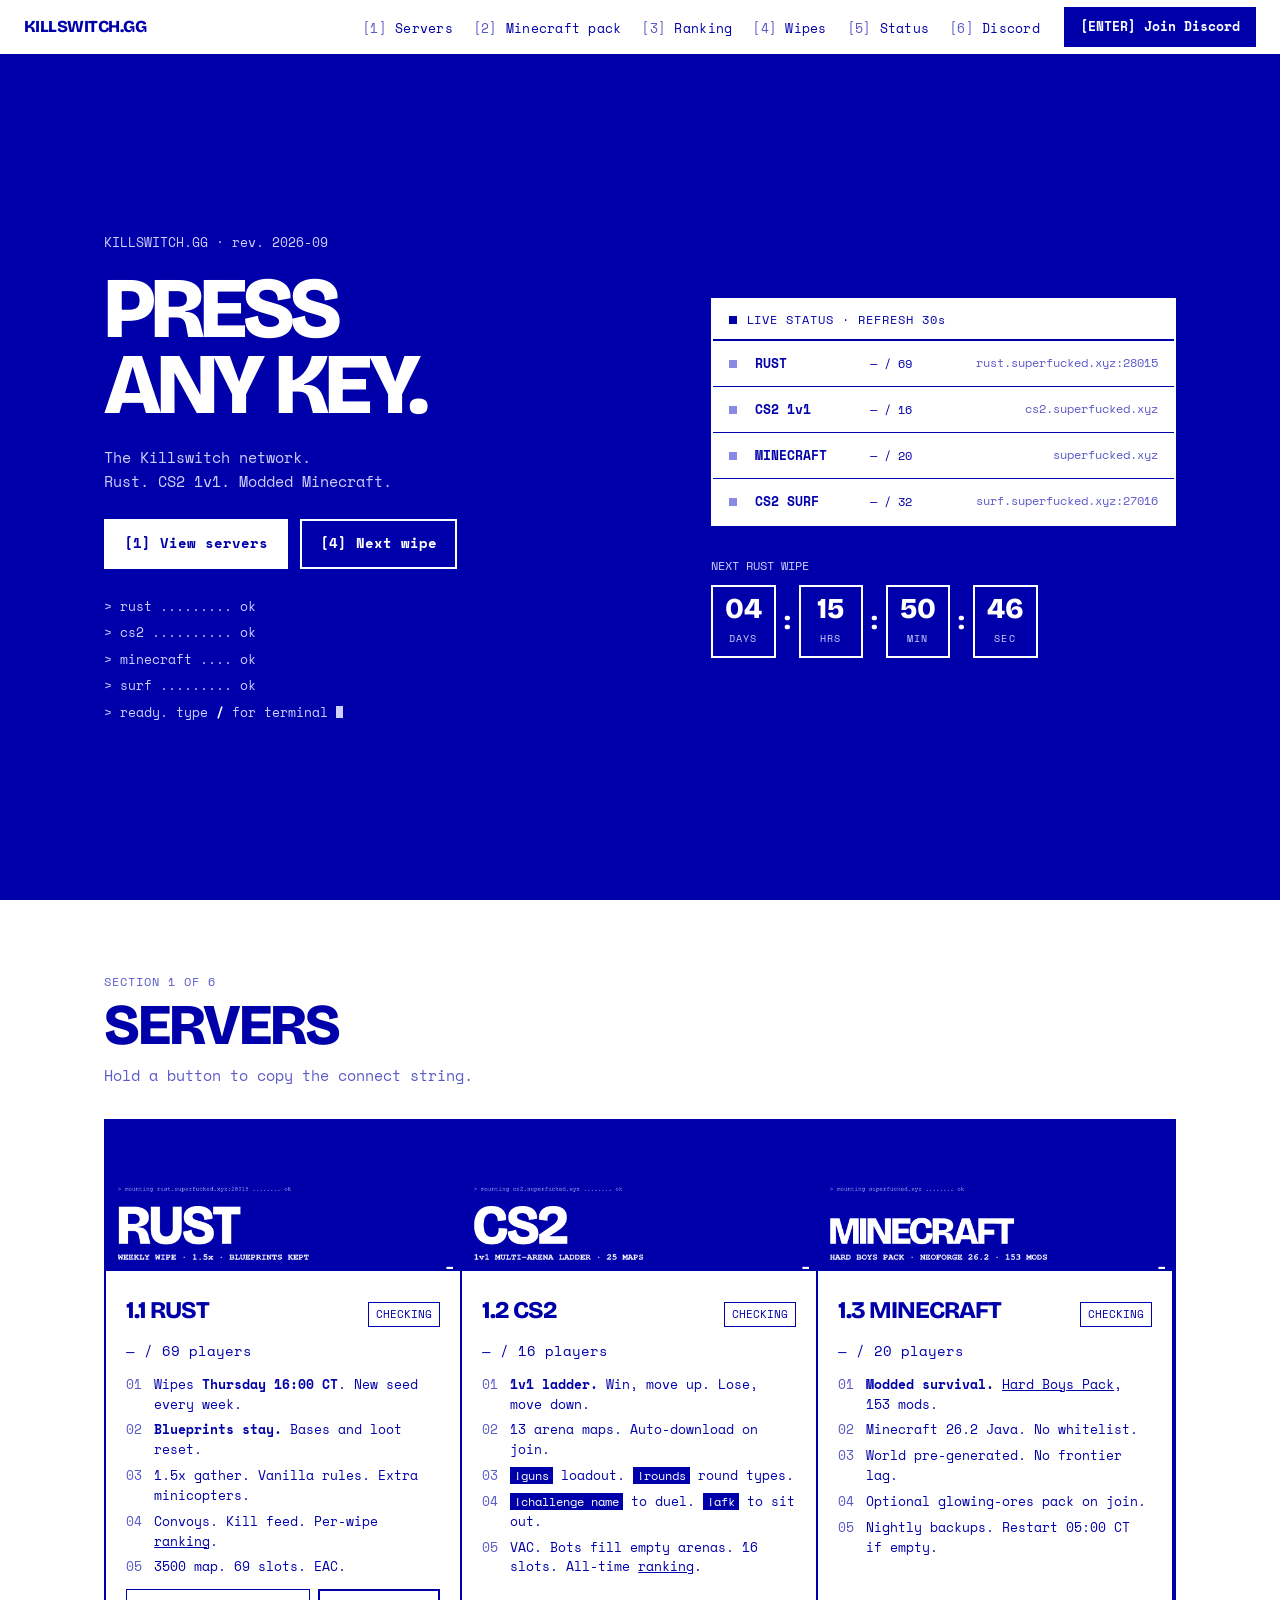
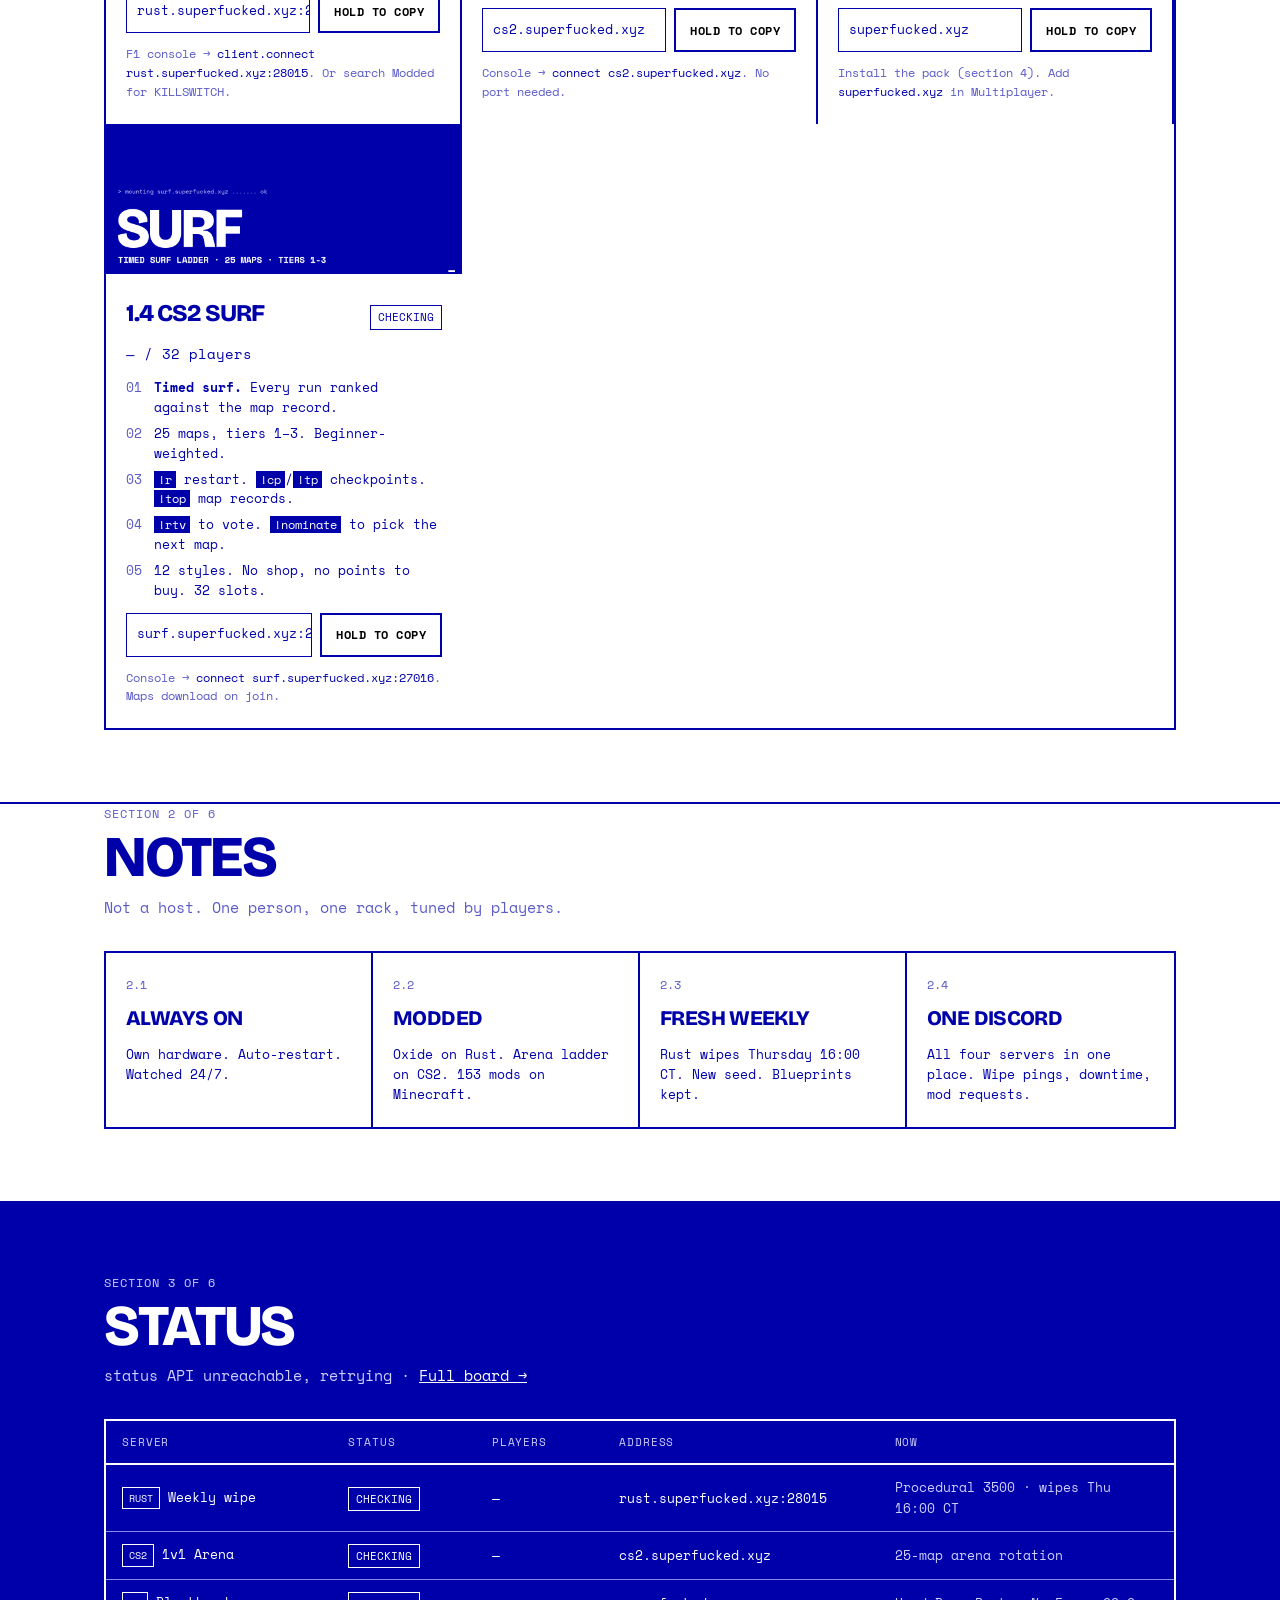
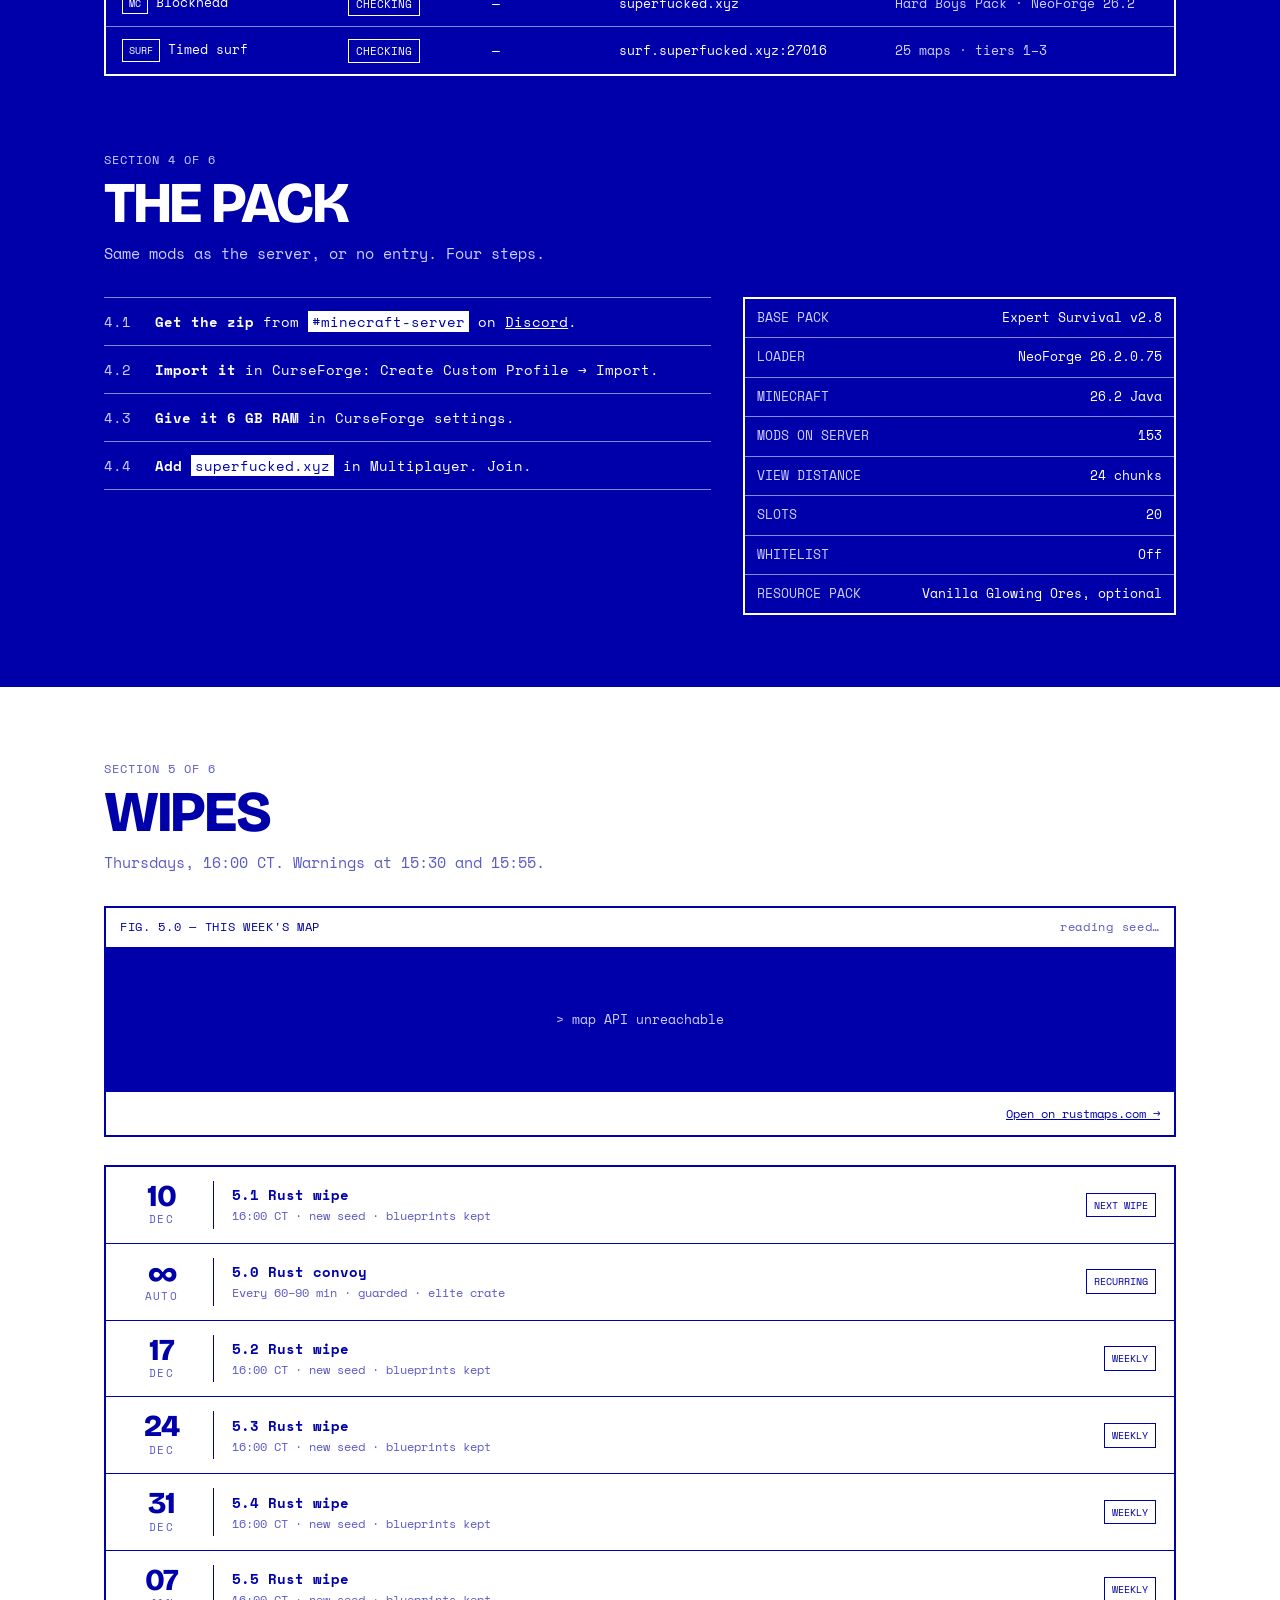
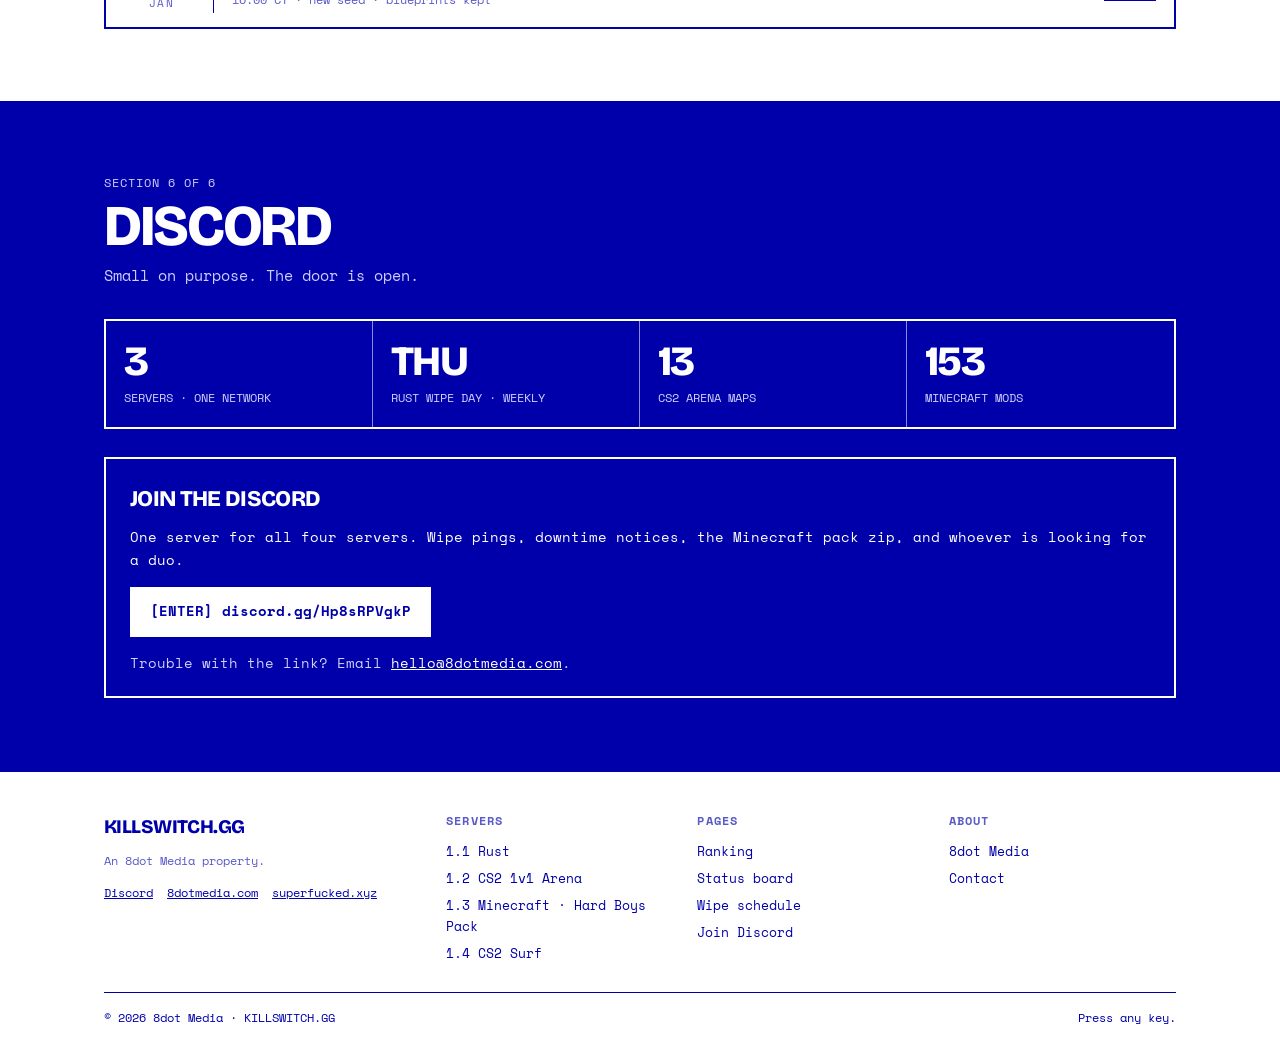
==== commit 4d4d75e4: "CS2 facts: 13 arena maps, bots fill empty arenas, live scoring values Corrections from the session t" ====
--- a/index.html
+++ b/index.html
@@ -146,10 +146,10 @@
           <div class="server-players" id="cs2-players">— / 16 players</div>
           <ul class="server-details">
             <li><strong>1v1 ladder.</strong> Win, move up. Lose, move down.</li>
-            <li>25 arena maps. Auto-download on join.</li>
+            <li>13 arena maps. Auto-download on join.</li>
             <li><code>!guns</code> loadout. <code>!rounds</code> round types.</li>
             <li><code>!challenge name</code> to duel. <code>!afk</code> to sit out.</li>
-            <li>VAC. No bots. 16 slots. All-time <a href="/leaderboard#cs2">ranking</a>.</li>
+            <li>VAC. Bots fill empty arenas. 16 slots. All-time <a href="/leaderboard#cs2">ranking</a>.</li>
           </ul>
           <div class="server-ip-row">
             <code class="server-ip">cs2.superfucked.xyz</code>
@@ -329,7 +329,7 @@
     <div class="stats-row">
       <div class="stat-item"><div class="stat-number">3</div><div class="stat-label">SERVERS · ONE NETWORK</div></div>
       <div class="stat-item"><div class="stat-number">THU</div><div class="stat-label">RUST WIPE DAY · WEEKLY</div></div>
-      <div class="stat-item"><div class="stat-number">25</div><div class="stat-label">CS2 ARENA MAPS</div></div>
+      <div class="stat-item"><div class="stat-number">13</div><div class="stat-label">CS2 ARENA MAPS</div></div>
       <div class="stat-item"><div class="stat-number">153</div><div class="stat-label">MINECRAFT MODS</div></div>
     </div>
     <div class="invite-box">
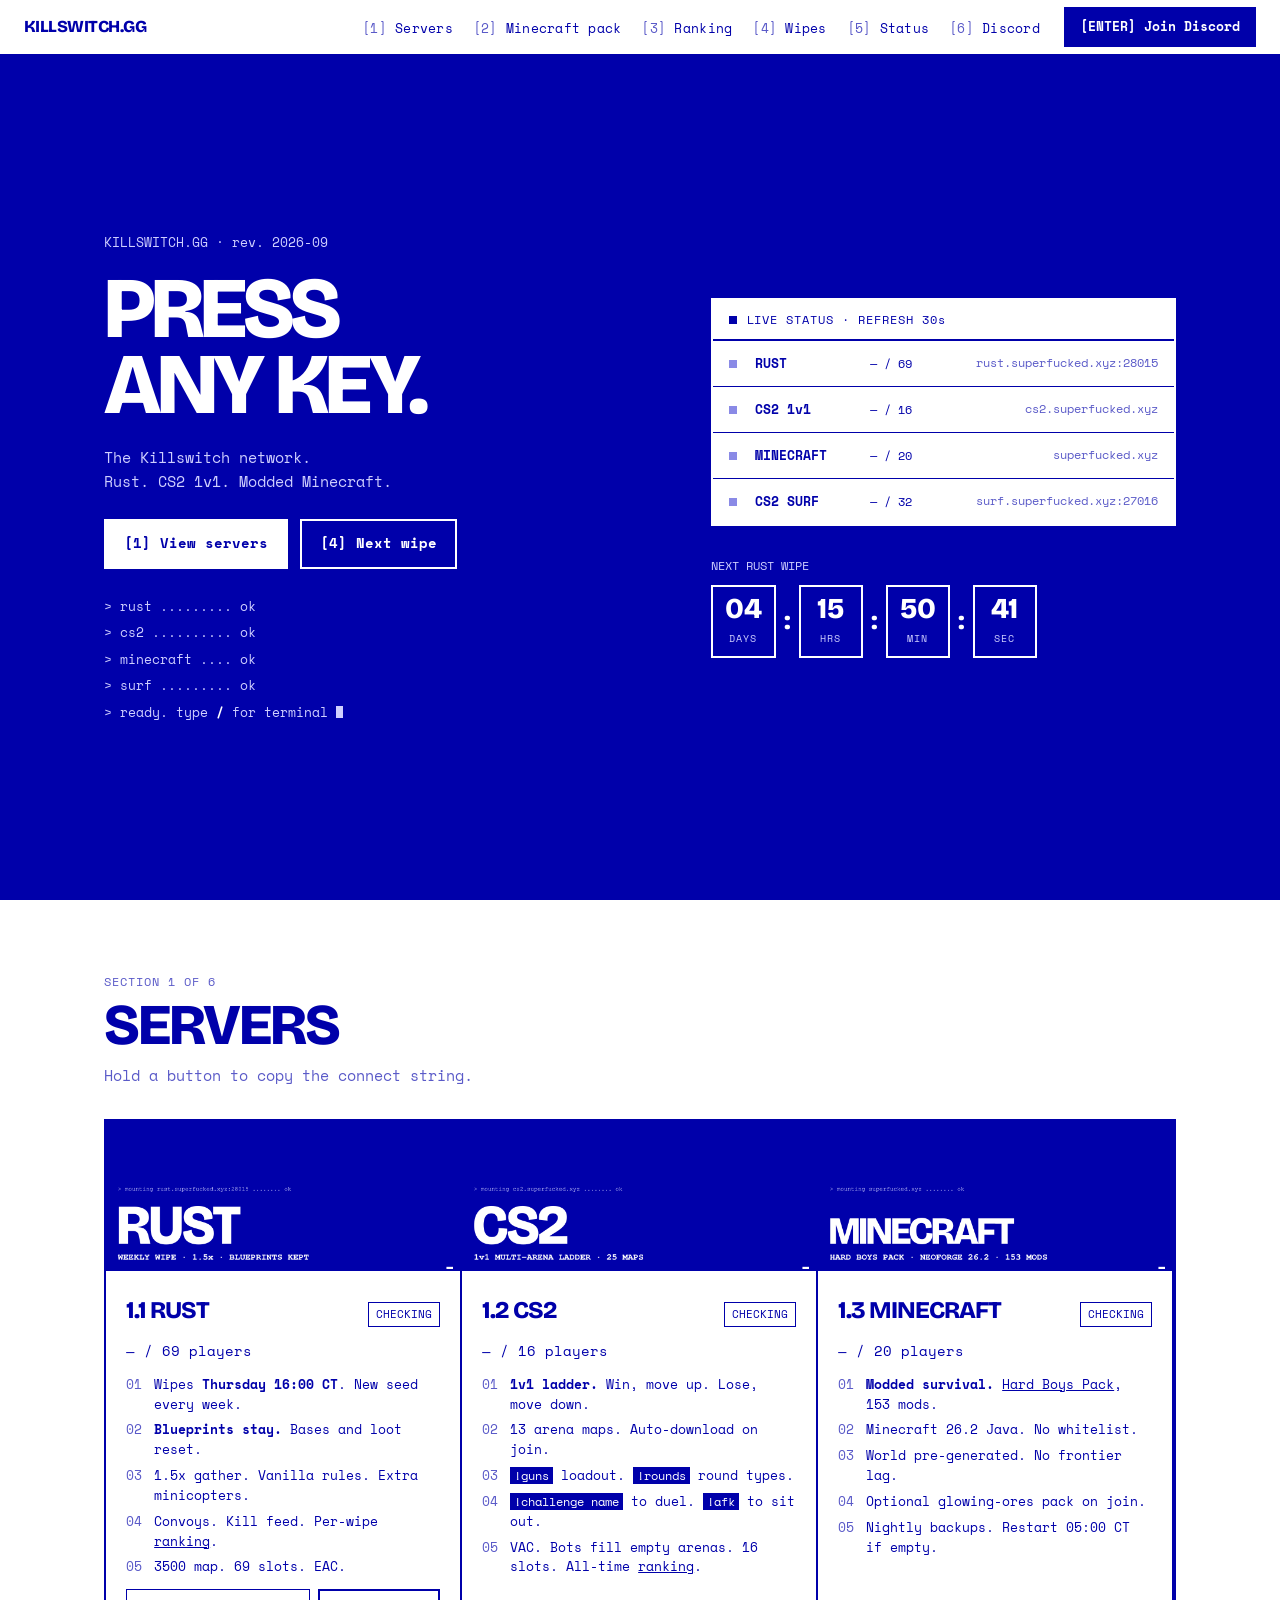
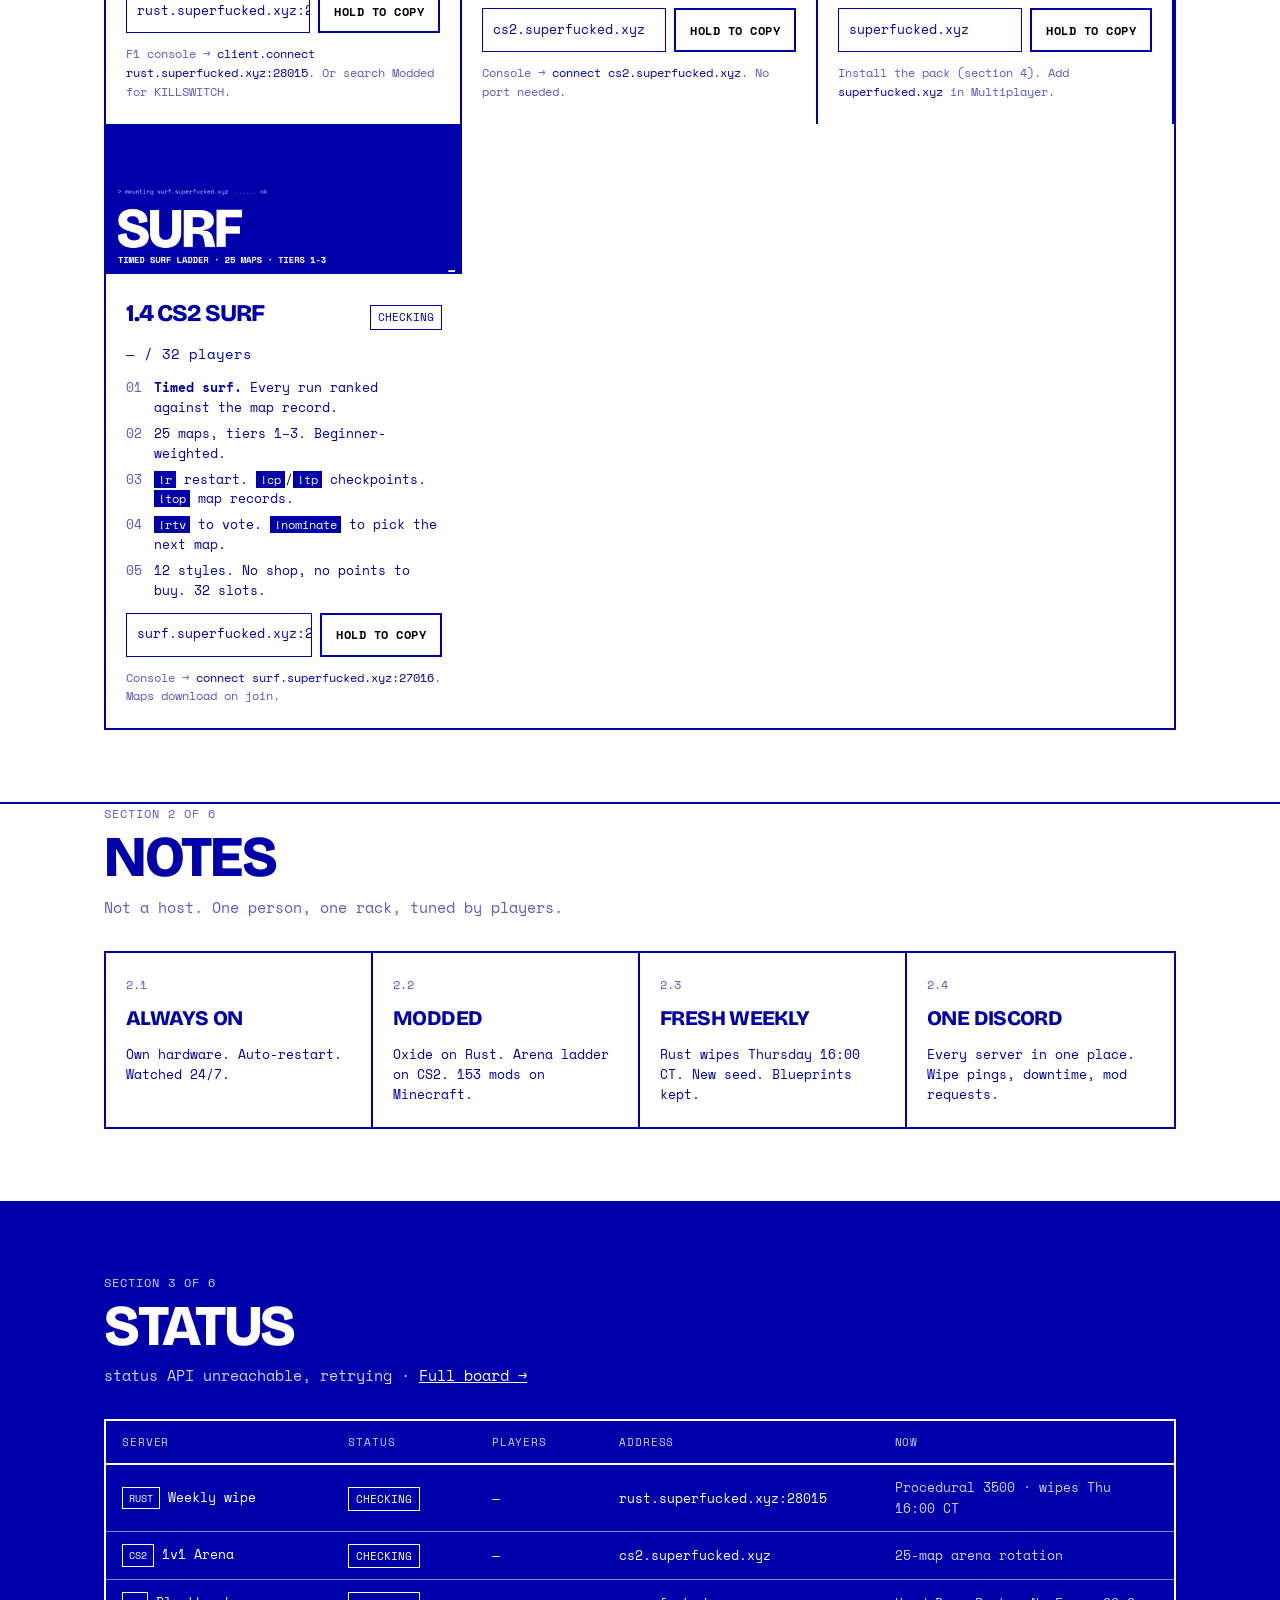
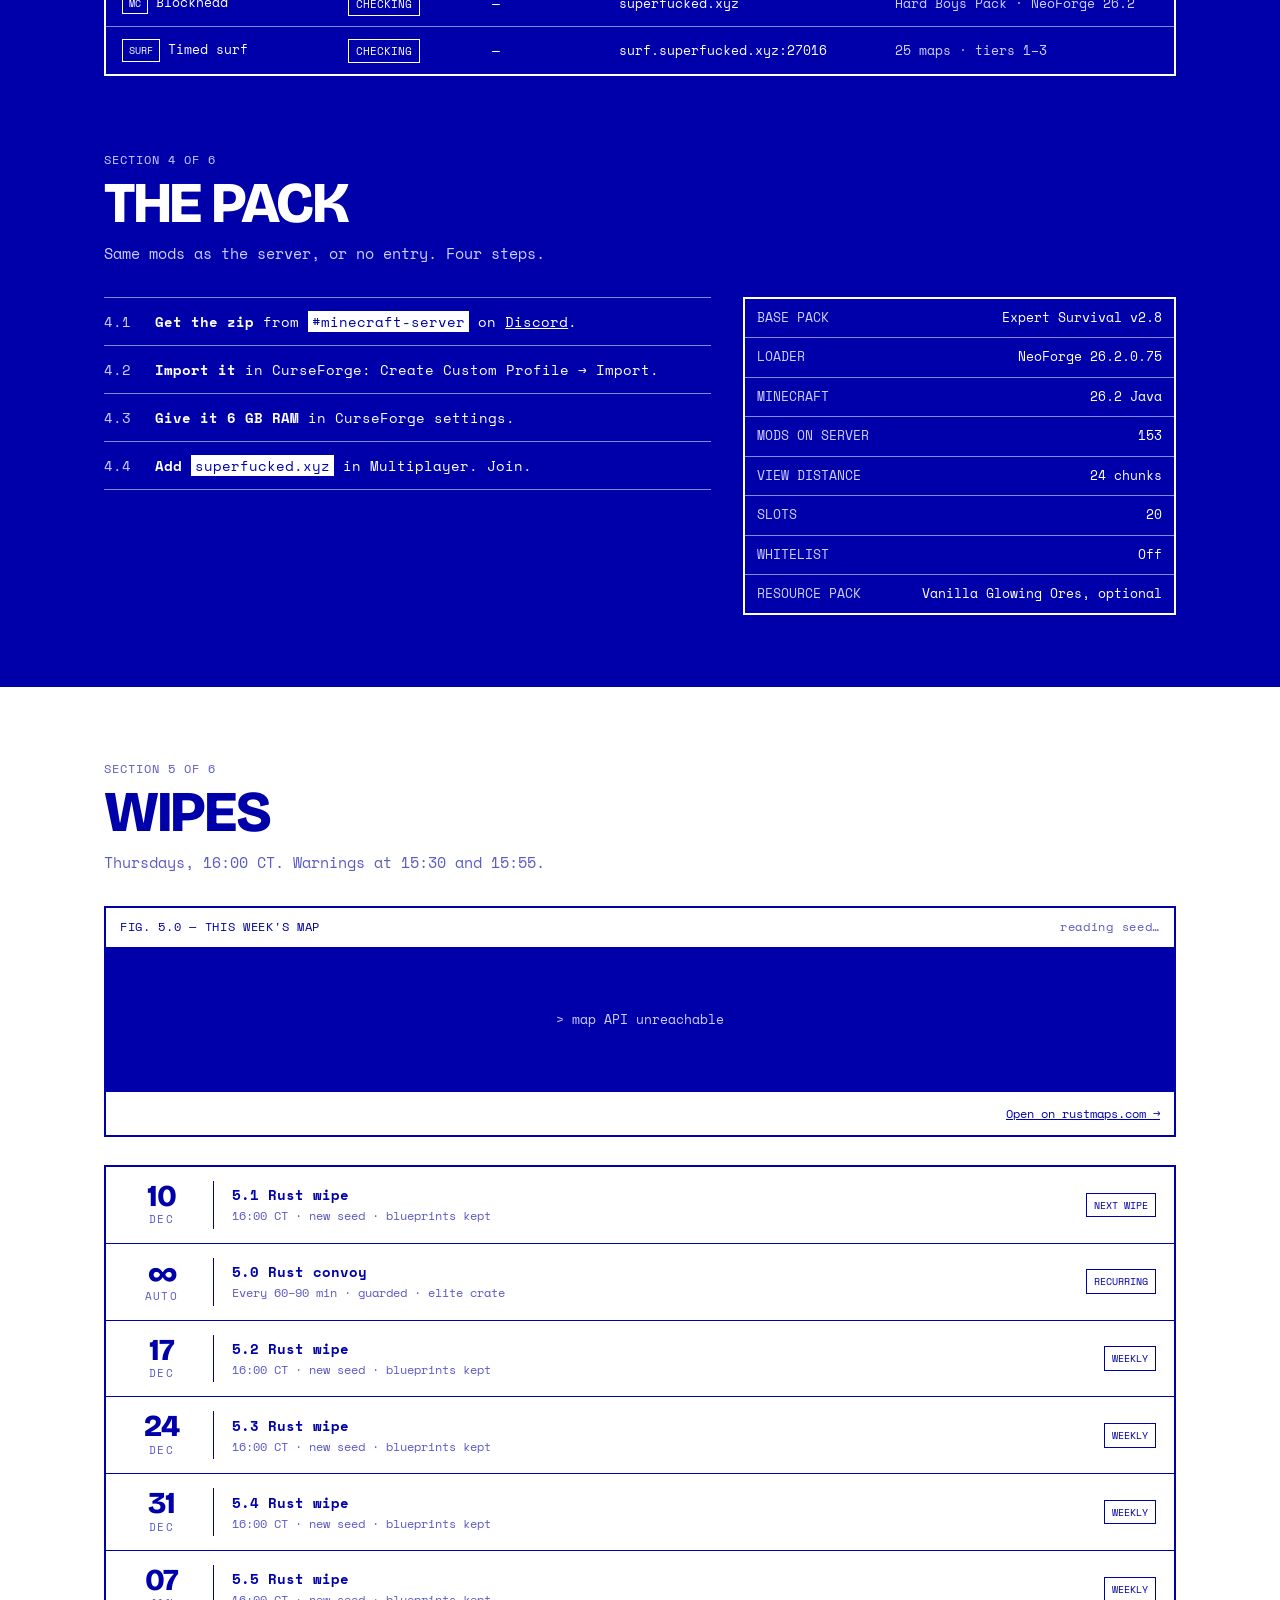
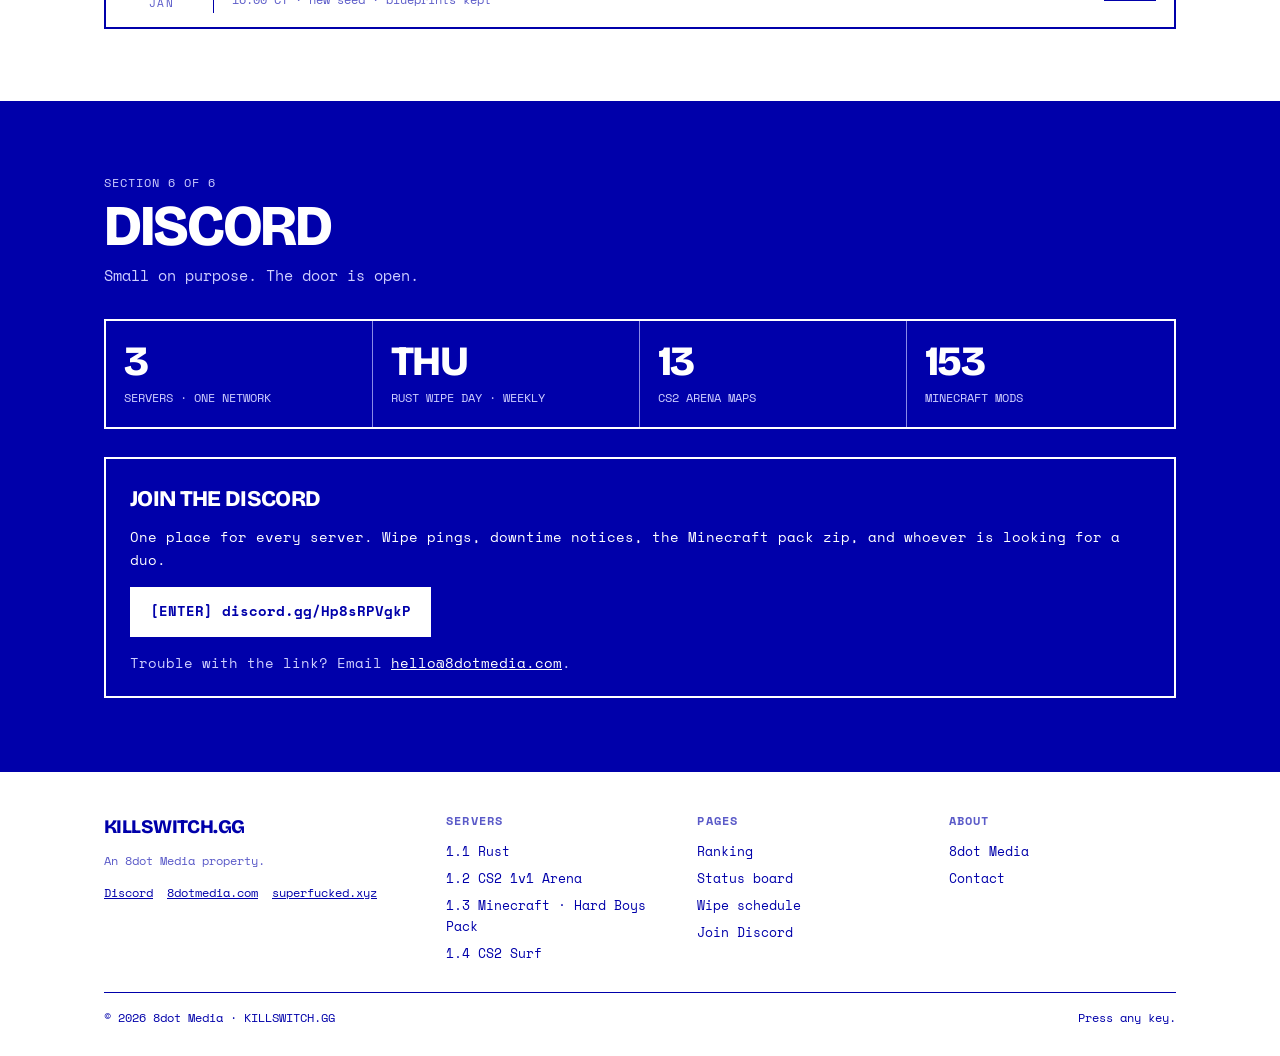
==== commit b8ab0040: "Stop hard-coding how many servers there are Three places said 'four servers' - the og:description, t" ====
--- a/index.html
+++ b/index.html
@@ -6,7 +6,7 @@
   <title>KILLSWITCH.GG</title>
   <meta name="description" content="Rust weekly wipe. CS2 1v1 arena. Modded Minecraft. Player-run game servers." />
   <meta property="og:title" content="KILLSWITCH.GG" />
-  <meta property="og:description" content="Rust. CS2 1v1. CS2 Surf. Modded Minecraft. Four servers, one network." />
+  <meta property="og:description" content="Rust. CS2 1v1. CS2 Surf. Modded Minecraft. One network." />
   <meta property="og:type" content="website" />
   <meta property="og:image" content="https://killswitch-gg.pages.dev/img/og.png" />
   <meta name="twitter:card" content="summary_large_image" />
@@ -213,7 +213,7 @@
       <div class="feature-card"><div class="feature-num">2.1</div><div class="feature-title">Always on</div><p class="feature-desc">Own hardware. Auto-restart. Watched 24/7.</p></div>
       <div class="feature-card"><div class="feature-num">2.2</div><div class="feature-title">Modded</div><p class="feature-desc">Oxide on Rust. Arena ladder on CS2. 153 mods on Minecraft.</p></div>
       <div class="feature-card"><div class="feature-num">2.3</div><div class="feature-title">Fresh weekly</div><p class="feature-desc">Rust wipes Thursday 16:00 CT. New seed. Blueprints kept.</p></div>
-      <div class="feature-card"><div class="feature-num">2.4</div><div class="feature-title">One Discord</div><p class="feature-desc">All four servers in one place. Wipe pings, downtime, mod requests.</p></div>
+      <div class="feature-card"><div class="feature-num">2.4</div><div class="feature-title">One Discord</div><p class="feature-desc">Every server in one place. Wipe pings, downtime, mod requests.</p></div>
     </div>
   </div>
 </section>
@@ -334,7 +334,7 @@
     </div>
     <div class="invite-box">
       <h3>Join the Discord</h3>
-      <p>One server for all four servers. Wipe pings, downtime notices, the Minecraft pack zip, and whoever is looking for a duo.</p>
+      <p>One place for every server. Wipe pings, downtime notices, the Minecraft pack zip, and whoever is looking for a duo.</p>
       <a class="invite-cta" href="https://discord.gg/Hp8sRPVgkP" target="_blank" rel="noopener">[ENTER] discord.gg/Hp8sRPVgkP</a>
       <p class="invite-alt">Trouble with the link? Email <a href="mailto:hello@8dotmedia.com?subject=KILLSWITCH.GG%20Discord%20invite">hello@8dotmedia.com</a>.</p>
     </div>
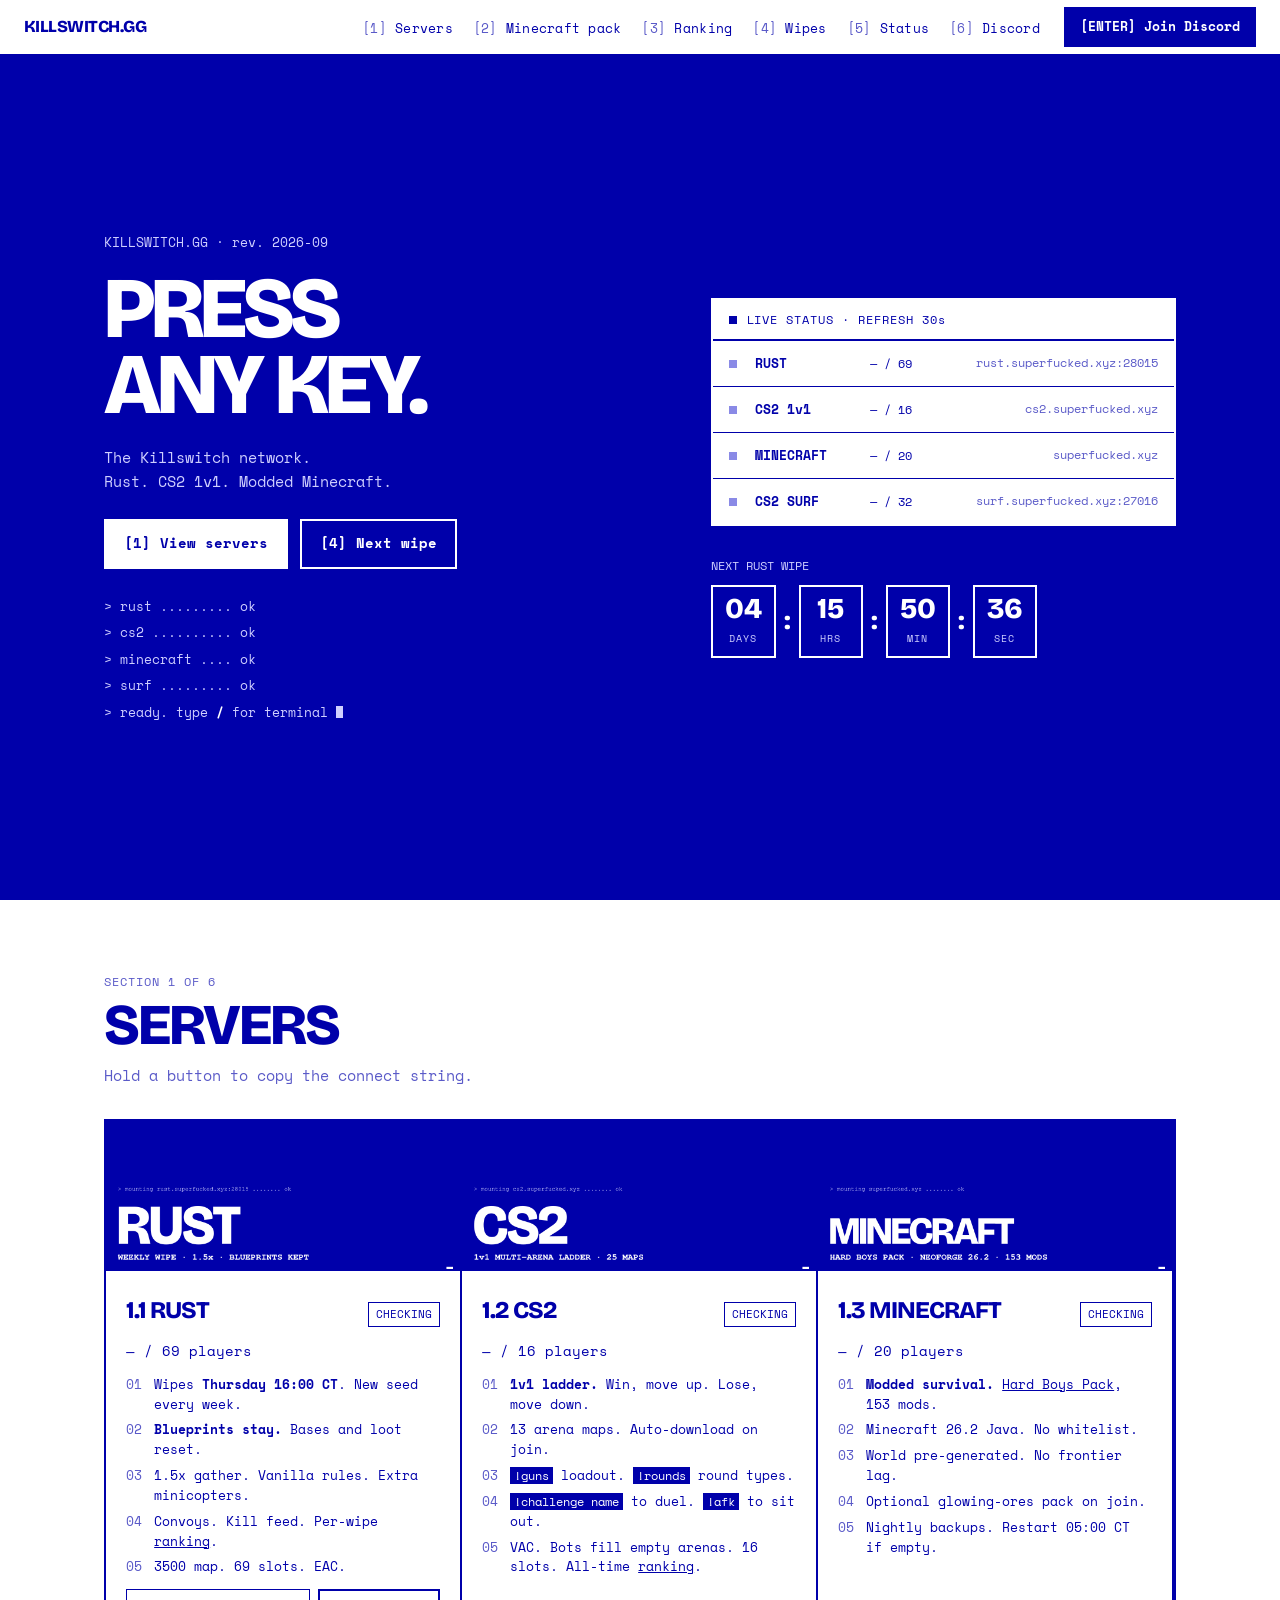
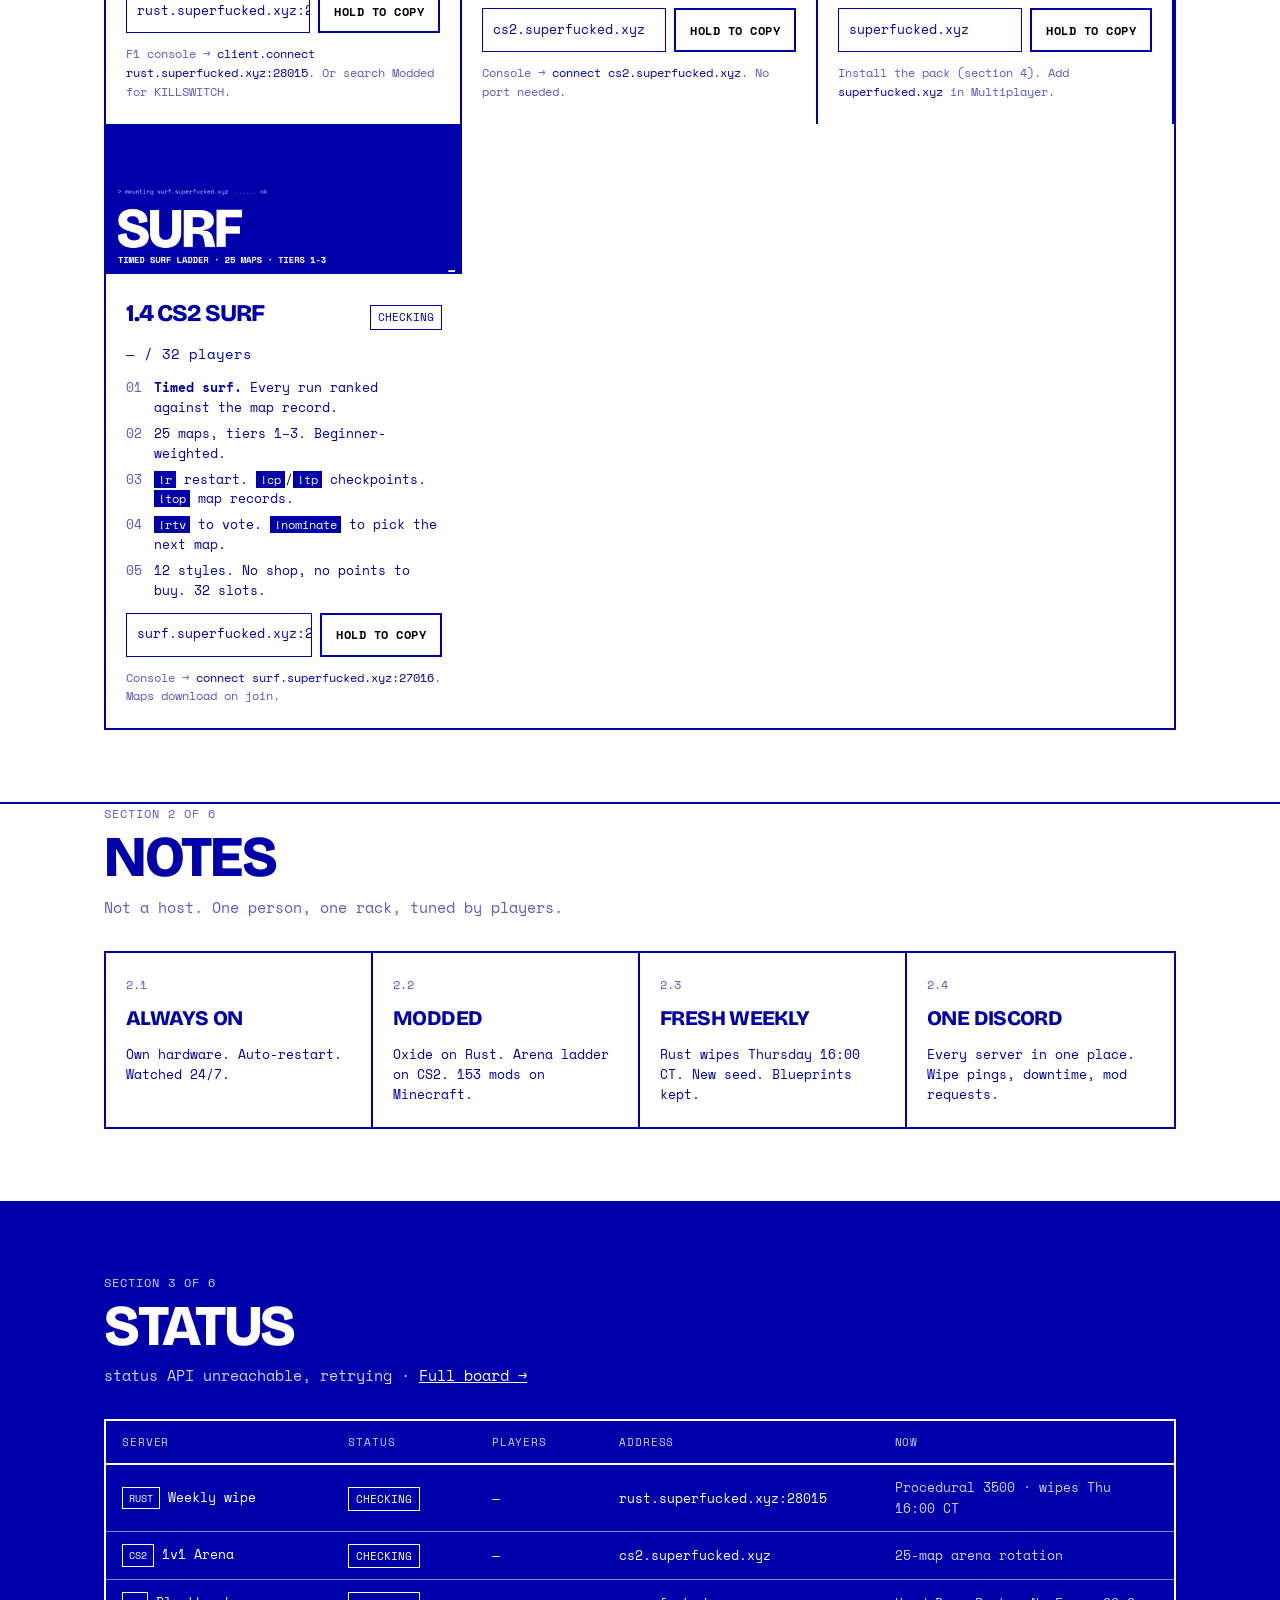
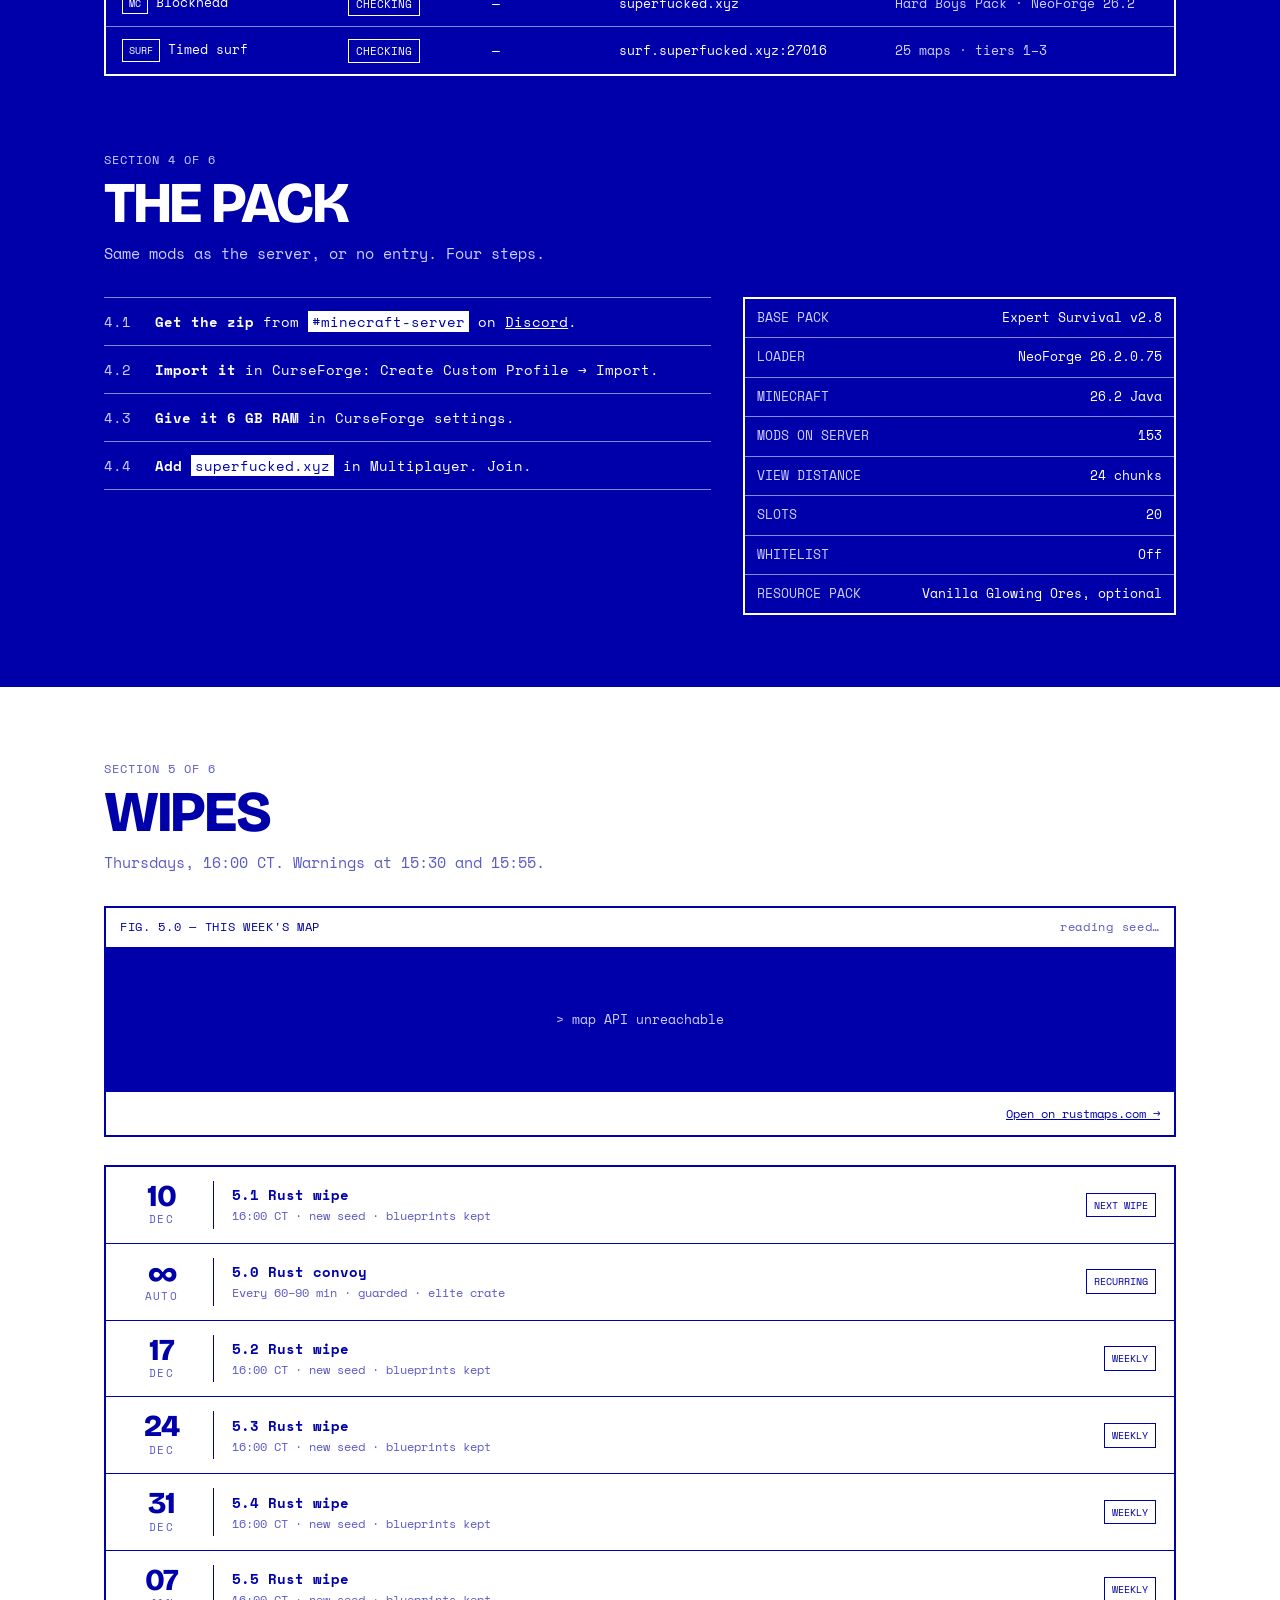
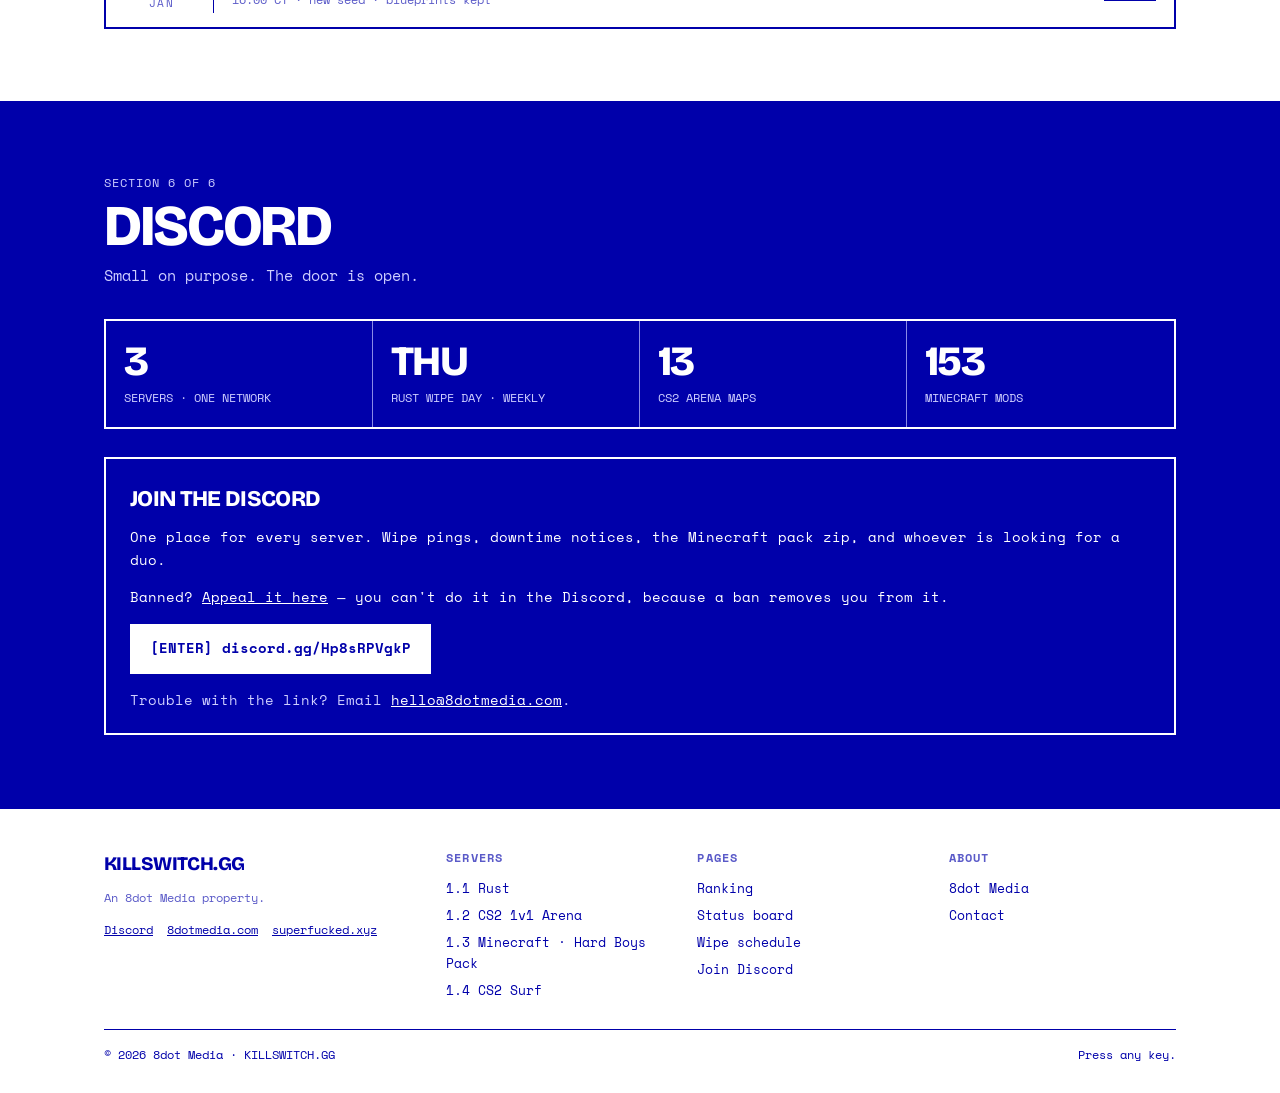
==== commit 174d8272: "Ban appeals: a page and a relay into Discord A banned player is removed from the Discord, so #ban-ap" ====
--- a/index.html
+++ b/index.html
@@ -335,6 +335,7 @@
     <div class="invite-box">
       <h3>Join the Discord</h3>
       <p>One place for every server. Wipe pings, downtime notices, the Minecraft pack zip, and whoever is looking for a duo.</p>
+      <p style="margin-top:14px">Banned? <a href="/appeal">Appeal it here</a> — you can't do it in the Discord, because a ban removes you from it.</p>
       <a class="invite-cta" href="https://discord.gg/Hp8sRPVgkP" target="_blank" rel="noopener">[ENTER] discord.gg/Hp8sRPVgkP</a>
       <p class="invite-alt">Trouble with the link? Email <a href="mailto:hello@8dotmedia.com?subject=KILLSWITCH.GG%20Discord%20invite">hello@8dotmedia.com</a>.</p>
     </div>
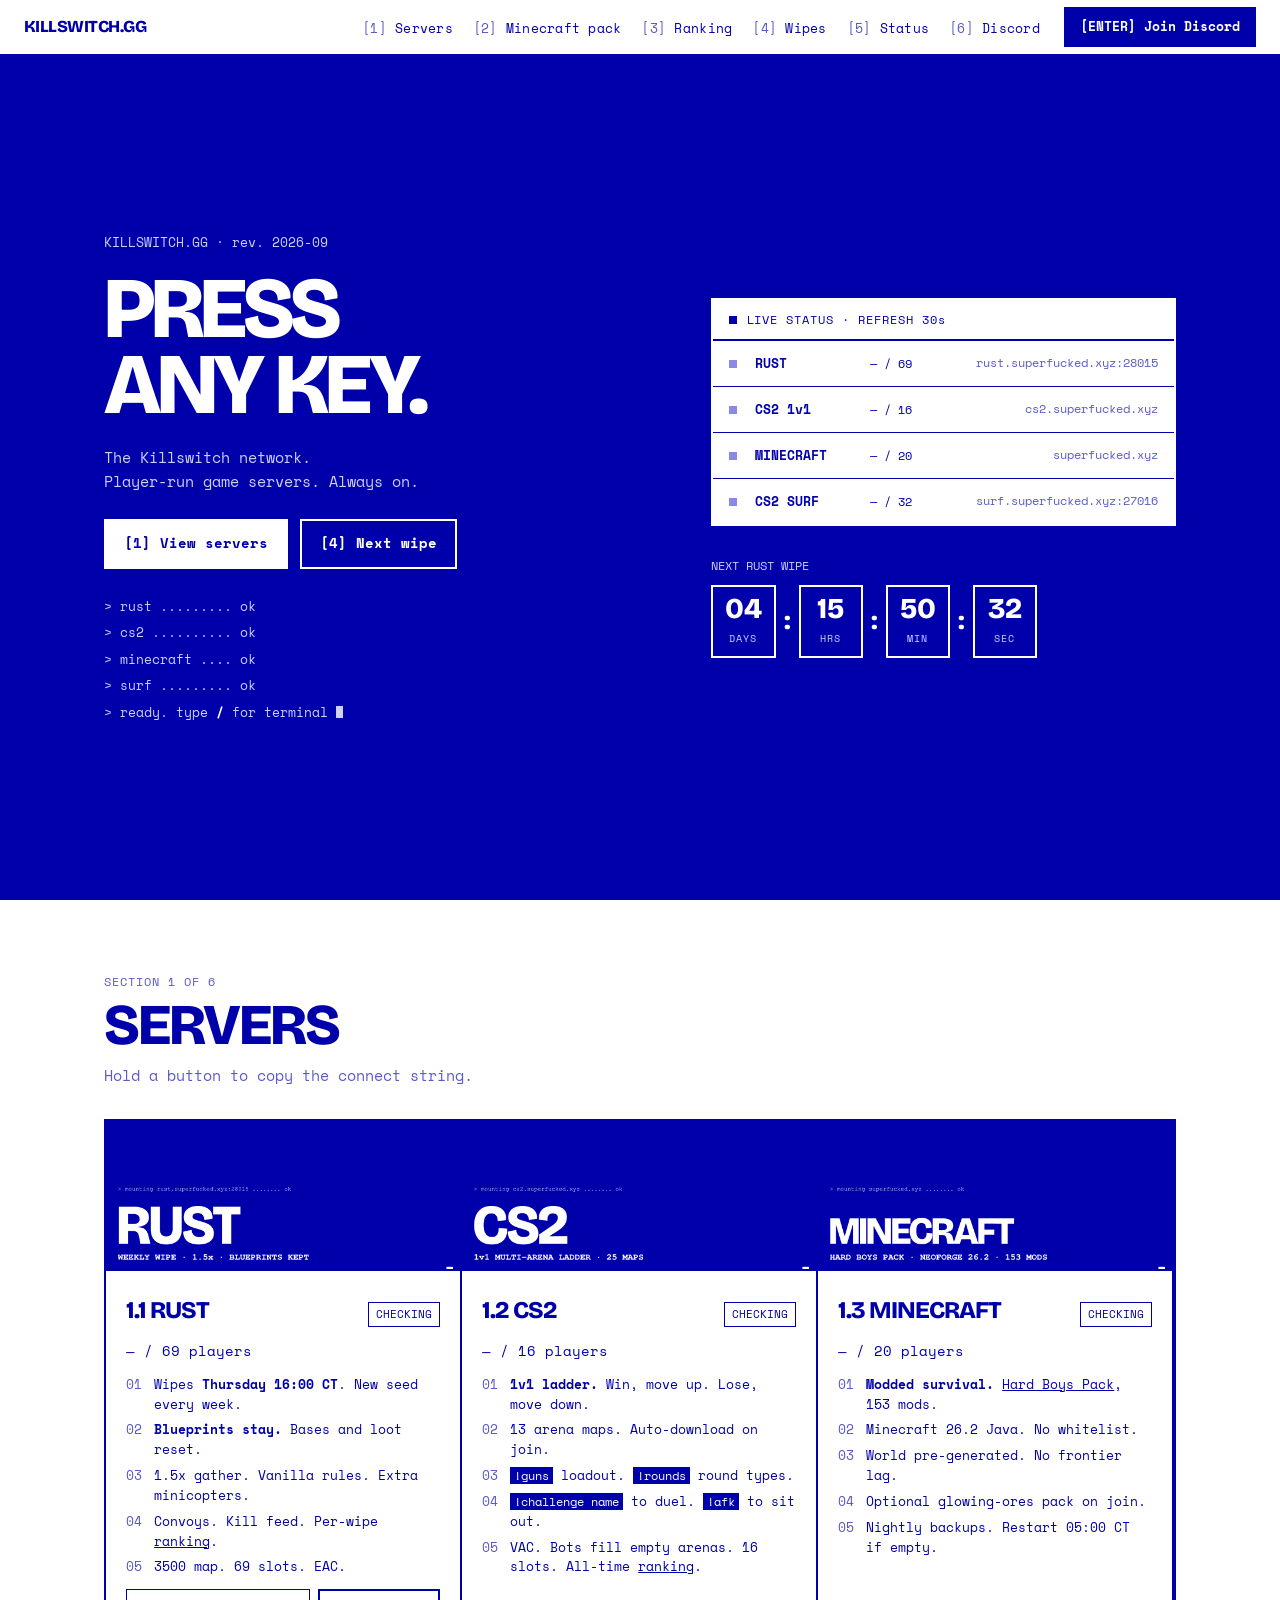
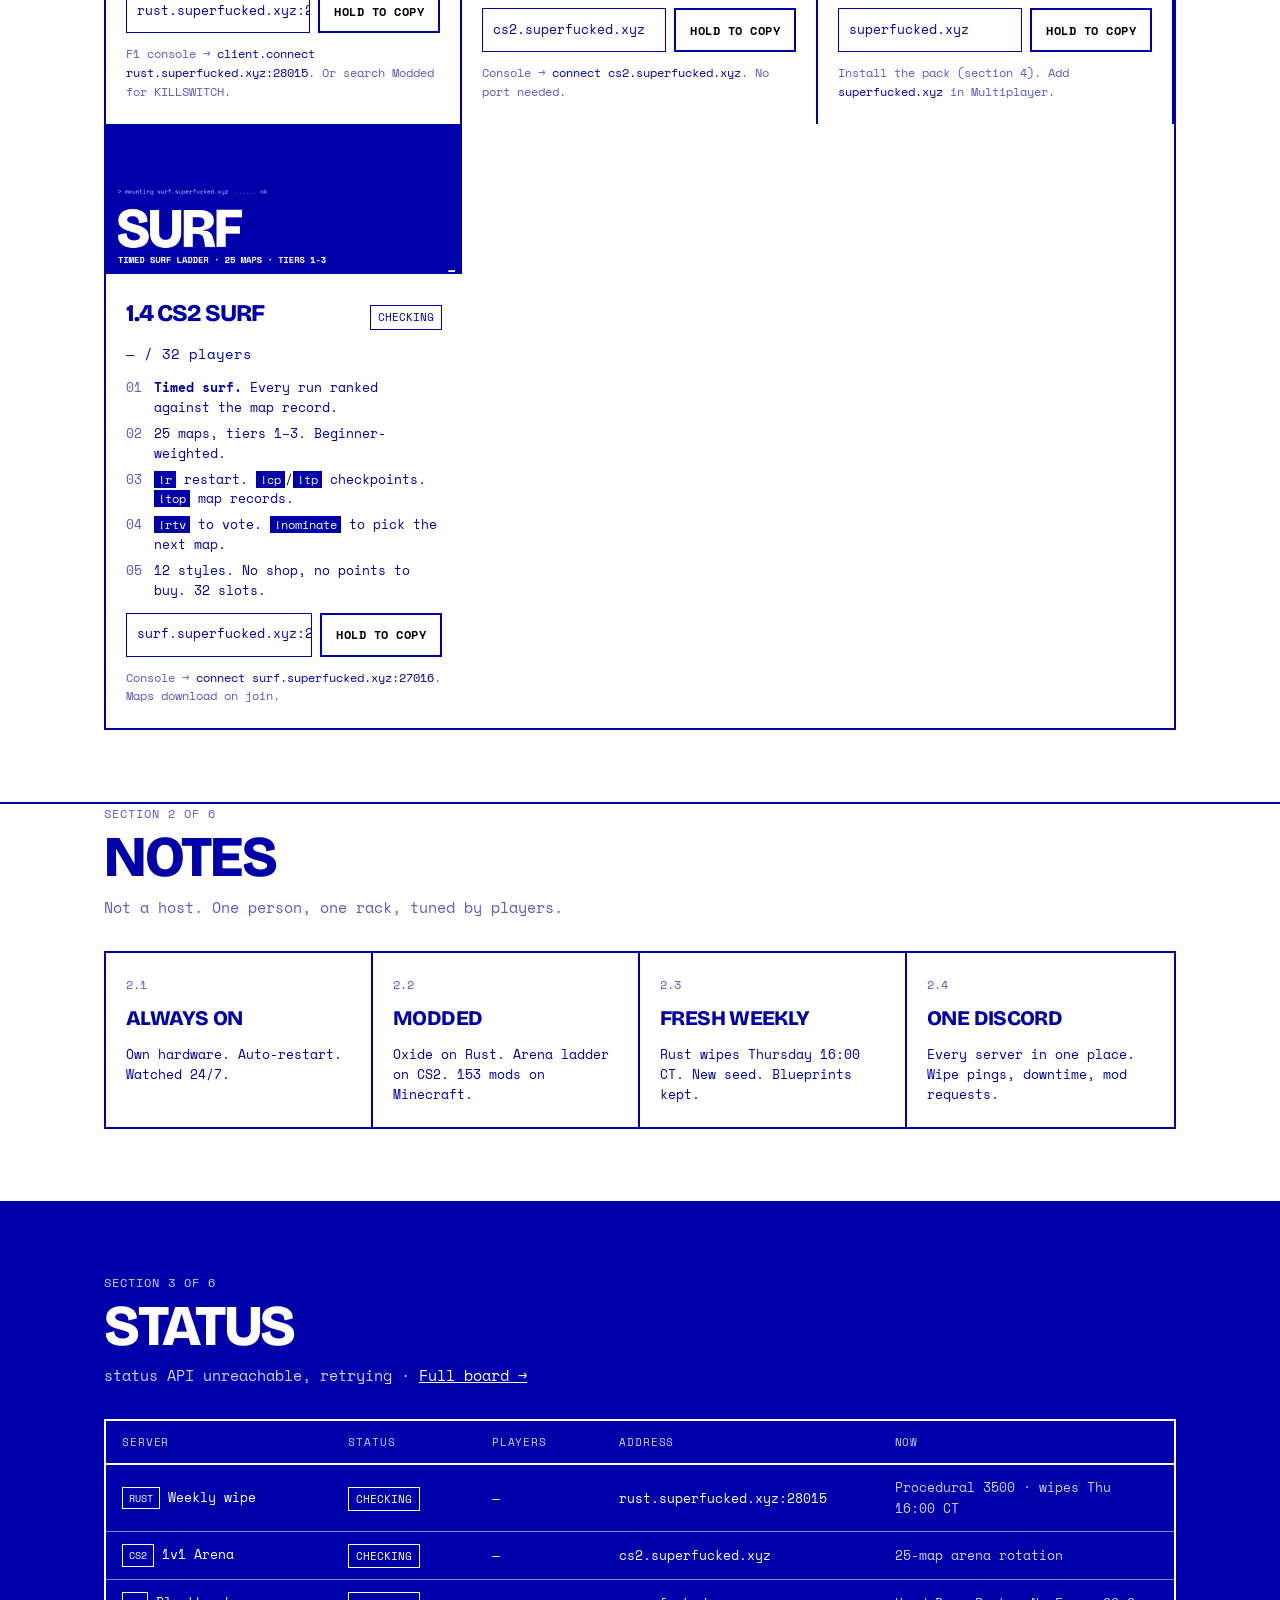
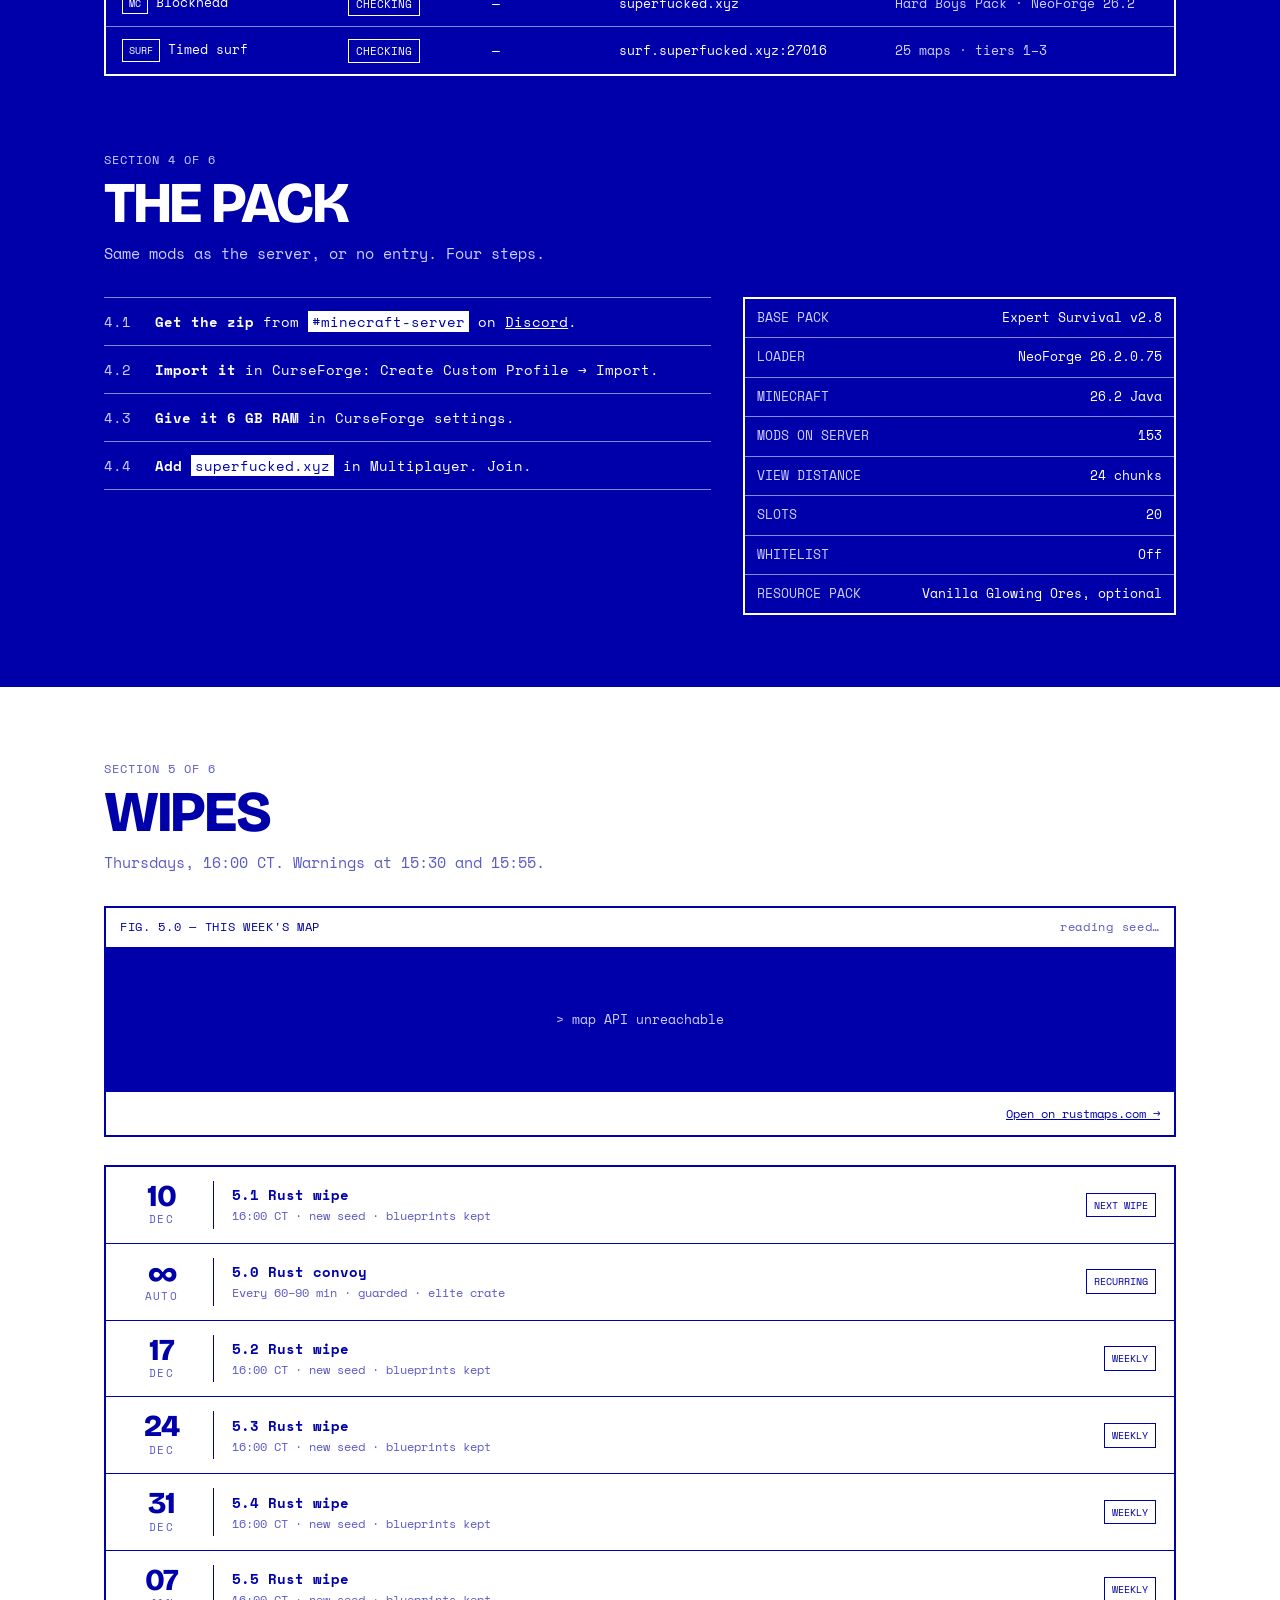
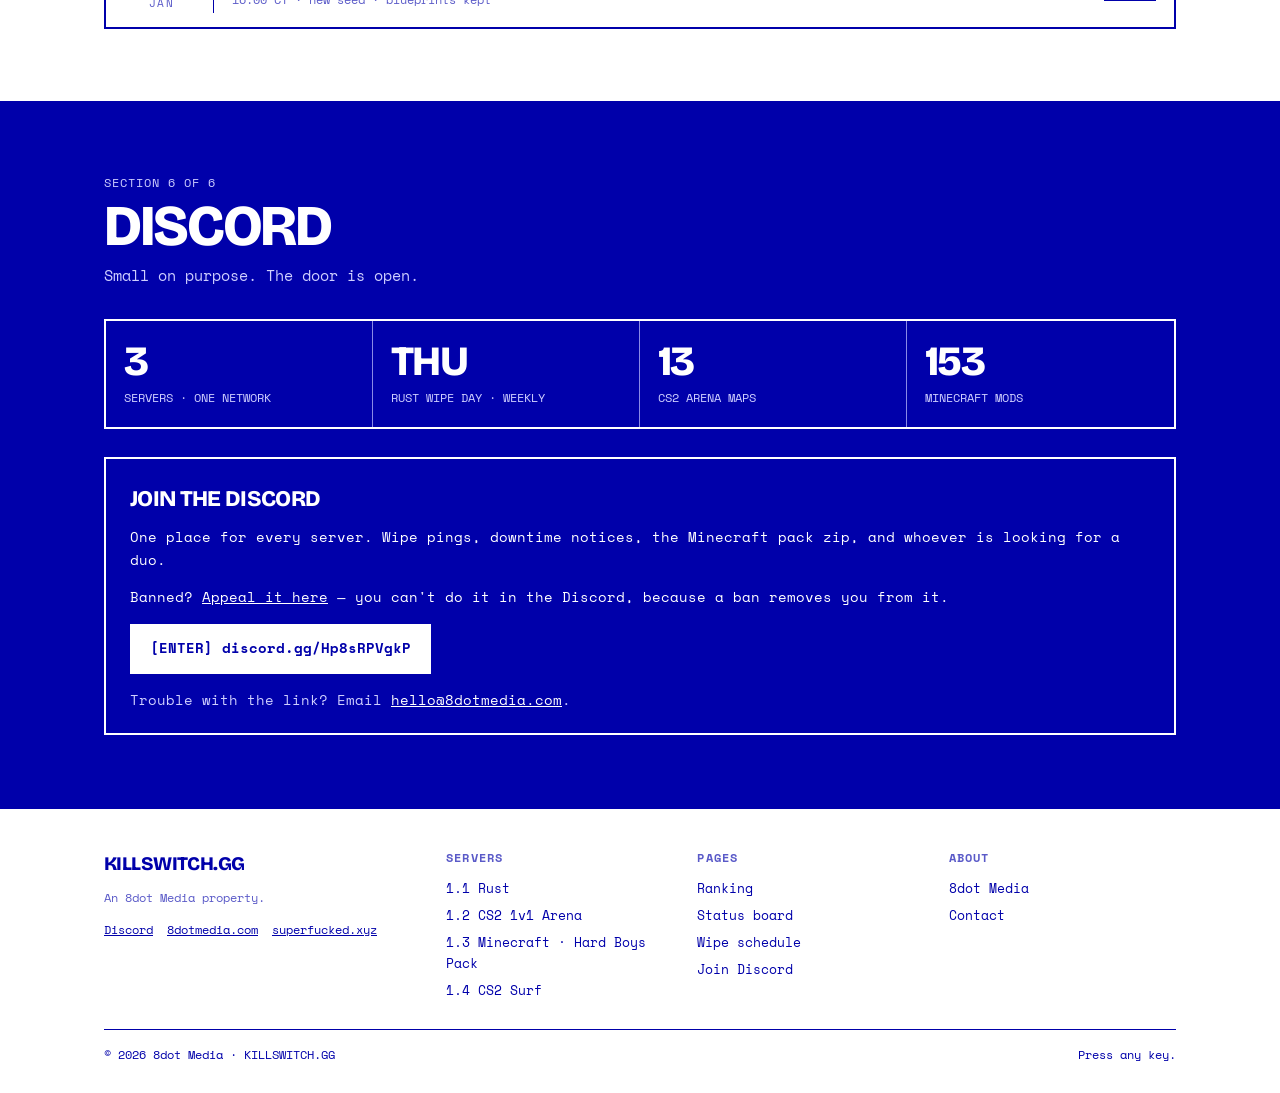
==== commit 5bbb1b27: "site: stop repeating the server count and game list The social card said '3 SERVERS' and listed Rust" ====
--- a/index.html
+++ b/index.html
@@ -4,9 +4,9 @@
   <meta charset="UTF-8" />
   <meta name="viewport" content="width=device-width, initial-scale=1.0" />
   <title>KILLSWITCH.GG</title>
-  <meta name="description" content="Rust weekly wipe. CS2 1v1 arena. Modded Minecraft. Player-run game servers." />
+  <meta name="description" content="Rust weekly wipe. CS2 1v1 arena. CS2 surf. Modded Minecraft. Player-run game servers." />
   <meta property="og:title" content="KILLSWITCH.GG" />
-  <meta property="og:description" content="Rust. CS2 1v1. CS2 Surf. Modded Minecraft. One network." />
+  <meta property="og:description" content="Player-run game servers. One network. Press any key." />
   <meta property="og:type" content="website" />
   <meta property="og:image" content="https://killswitch-gg.pages.dev/img/og.png" />
   <meta name="twitter:card" content="summary_large_image" />
@@ -60,7 +60,7 @@
     <div>
       <p class="hero-eyebrow">KILLSWITCH.GG · rev. 2026-09</p>
       <h1>Press<br>any key.</h1>
-      <p class="hero-sub">The Killswitch network.<br>Rust. CS2 1v1. Modded Minecraft.</p>
+      <p class="hero-sub">The Killswitch network.<br>Player-run game servers. Always on.</p>
       <div class="hero-ctas">
         <a href="#servers" class="btn-primary">[1] View servers</a>
         <a href="#events" class="btn-outline">[4] Next wipe</a>
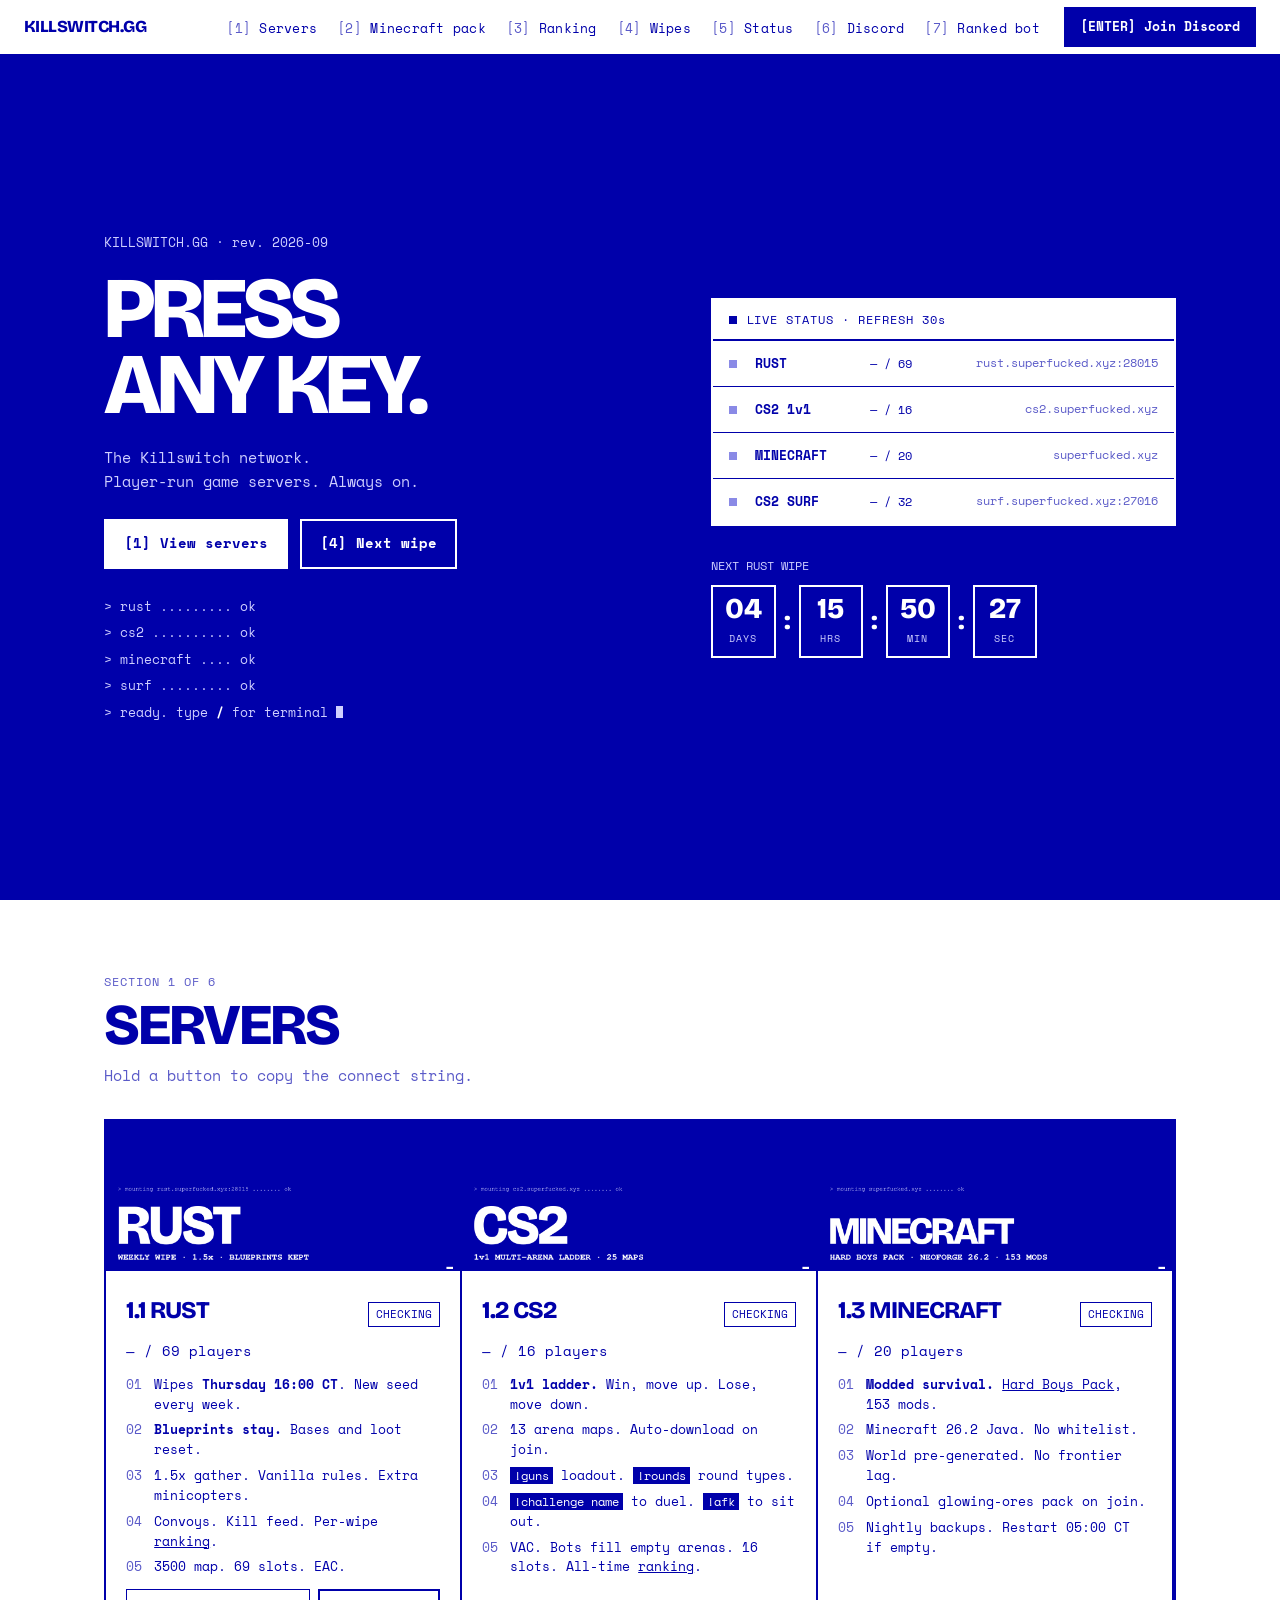
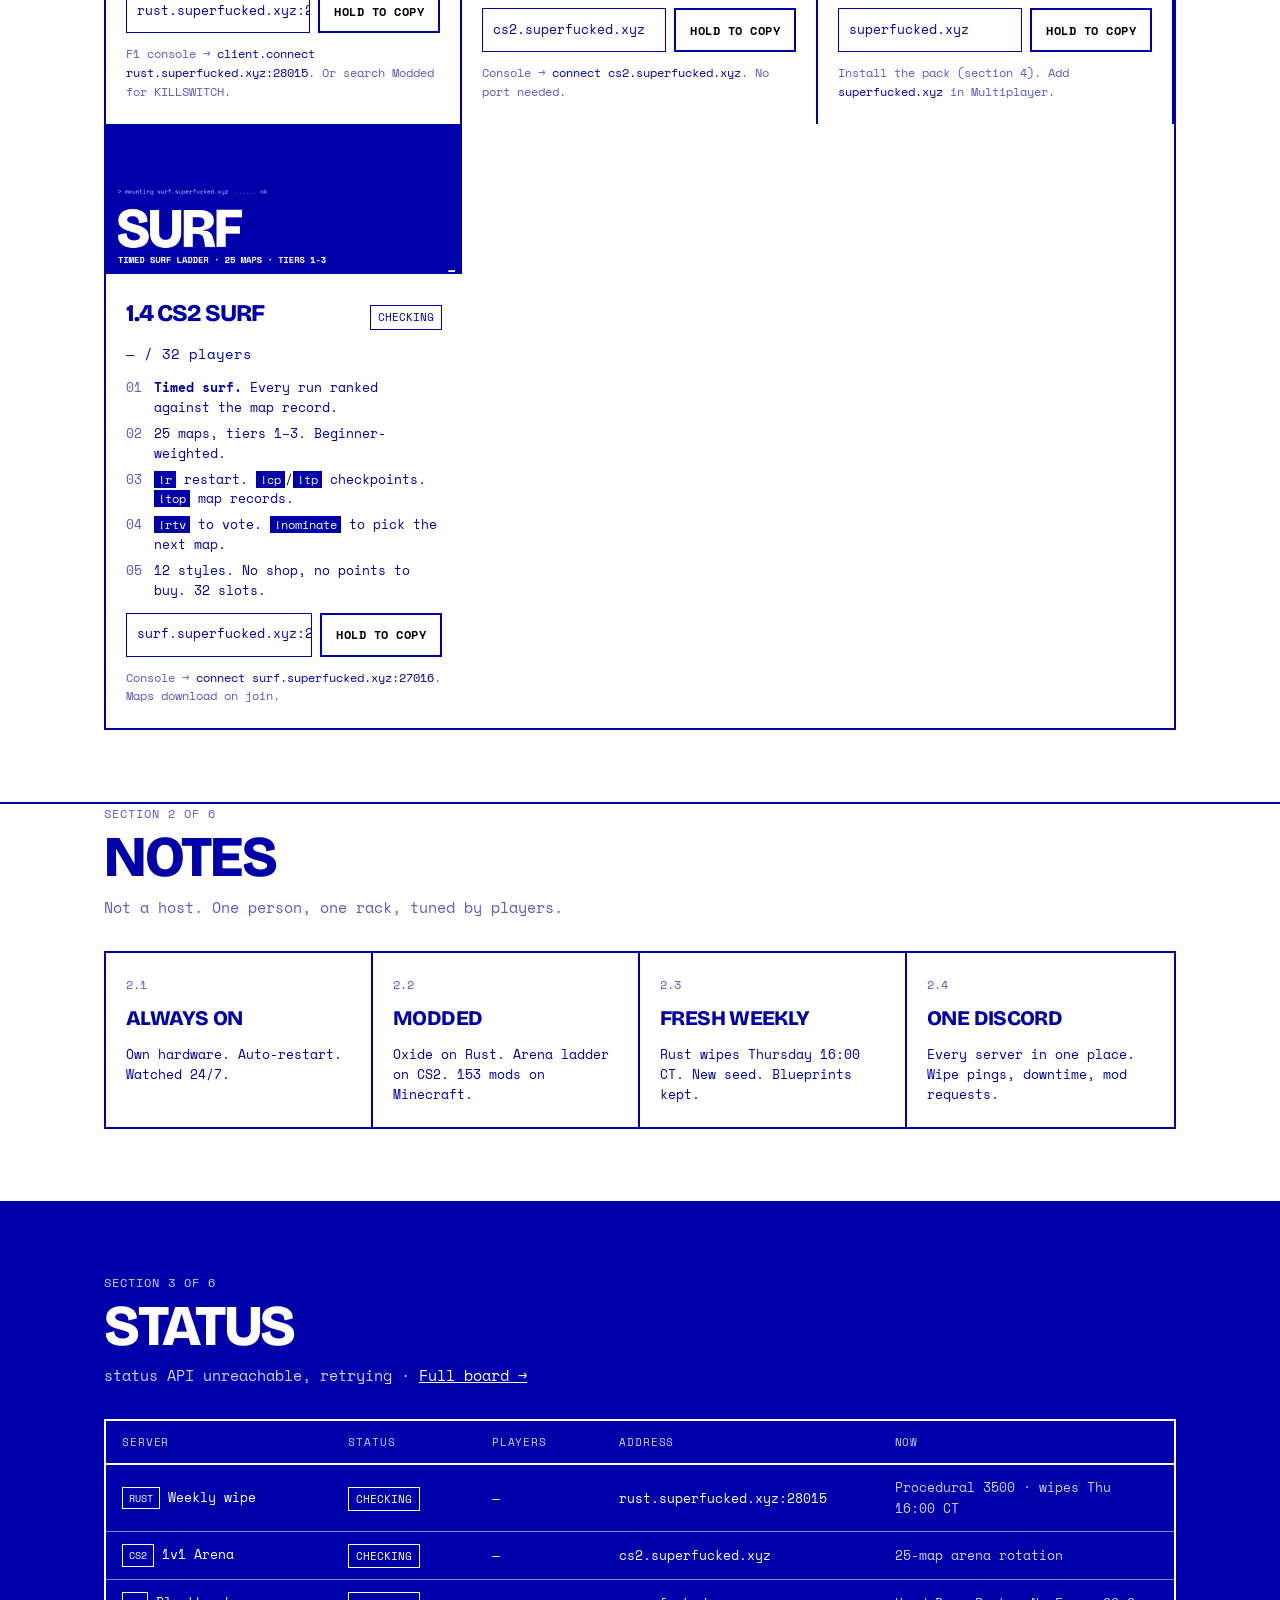
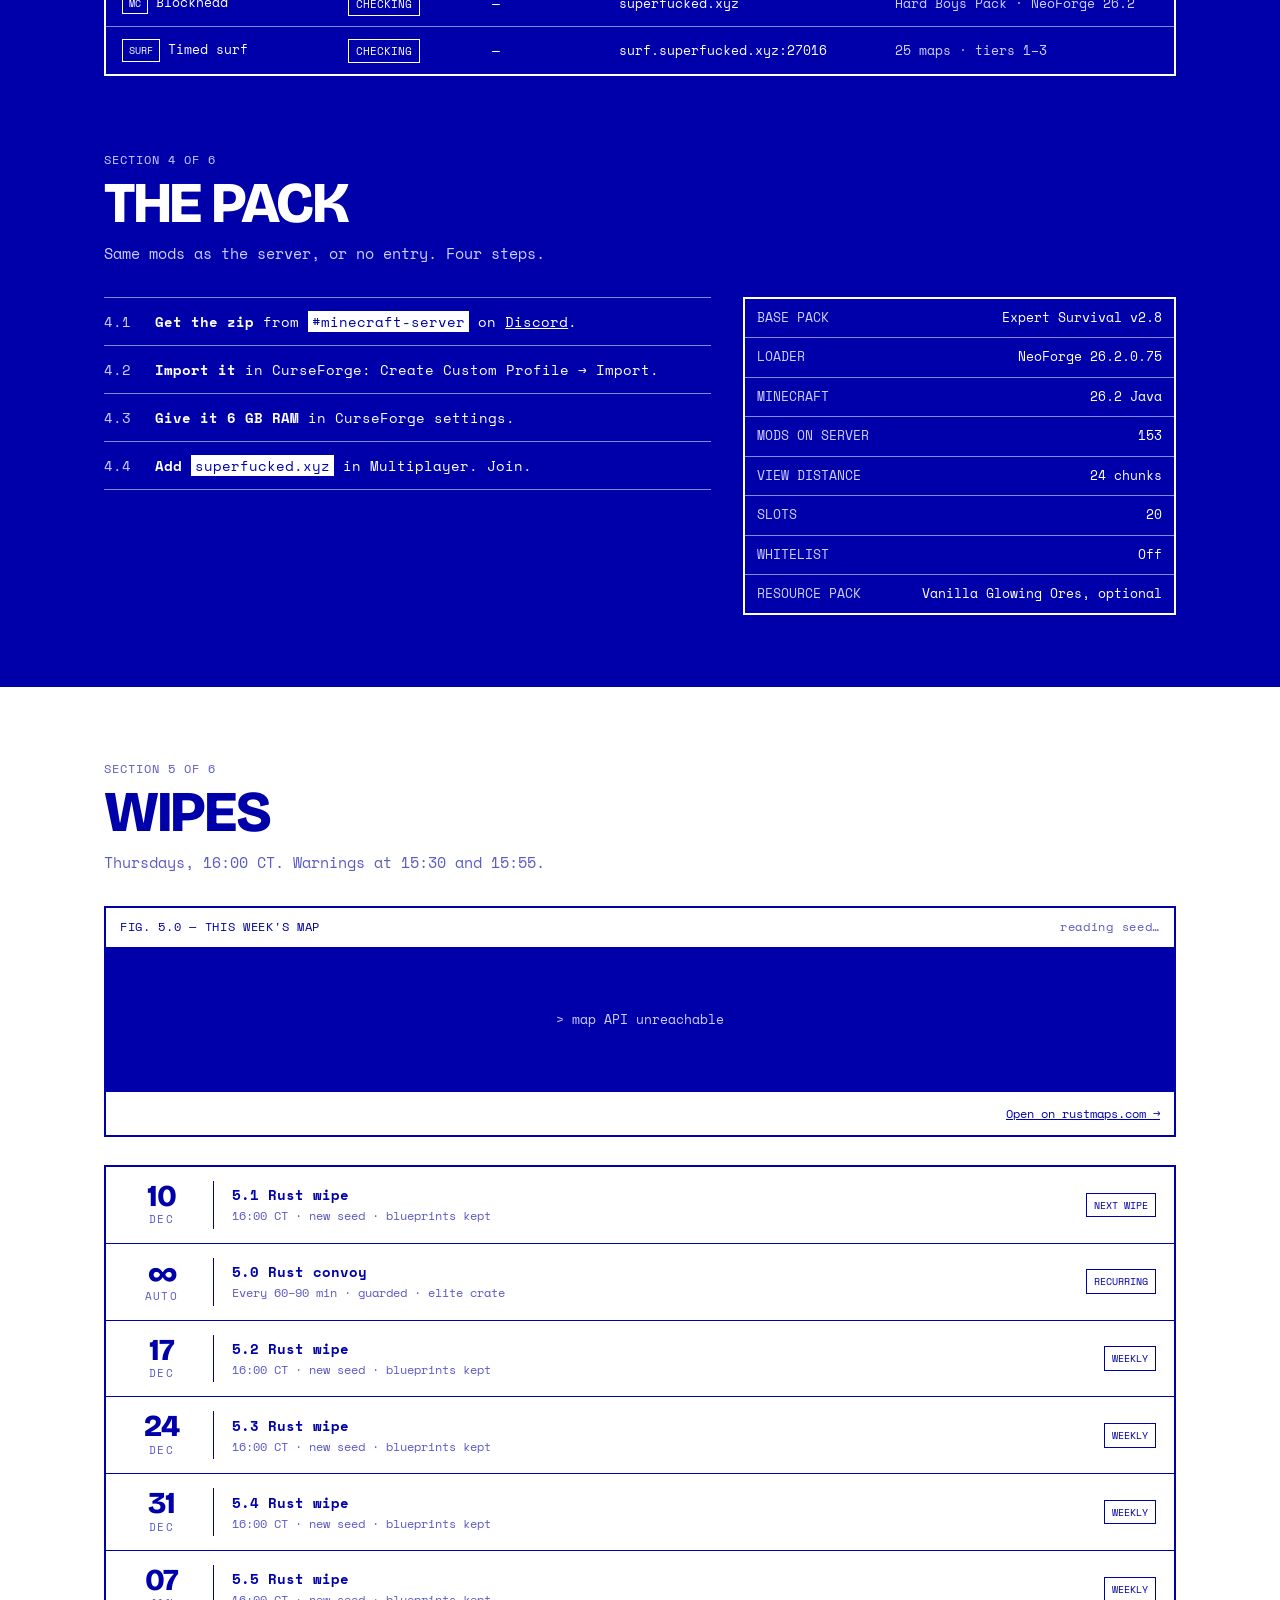
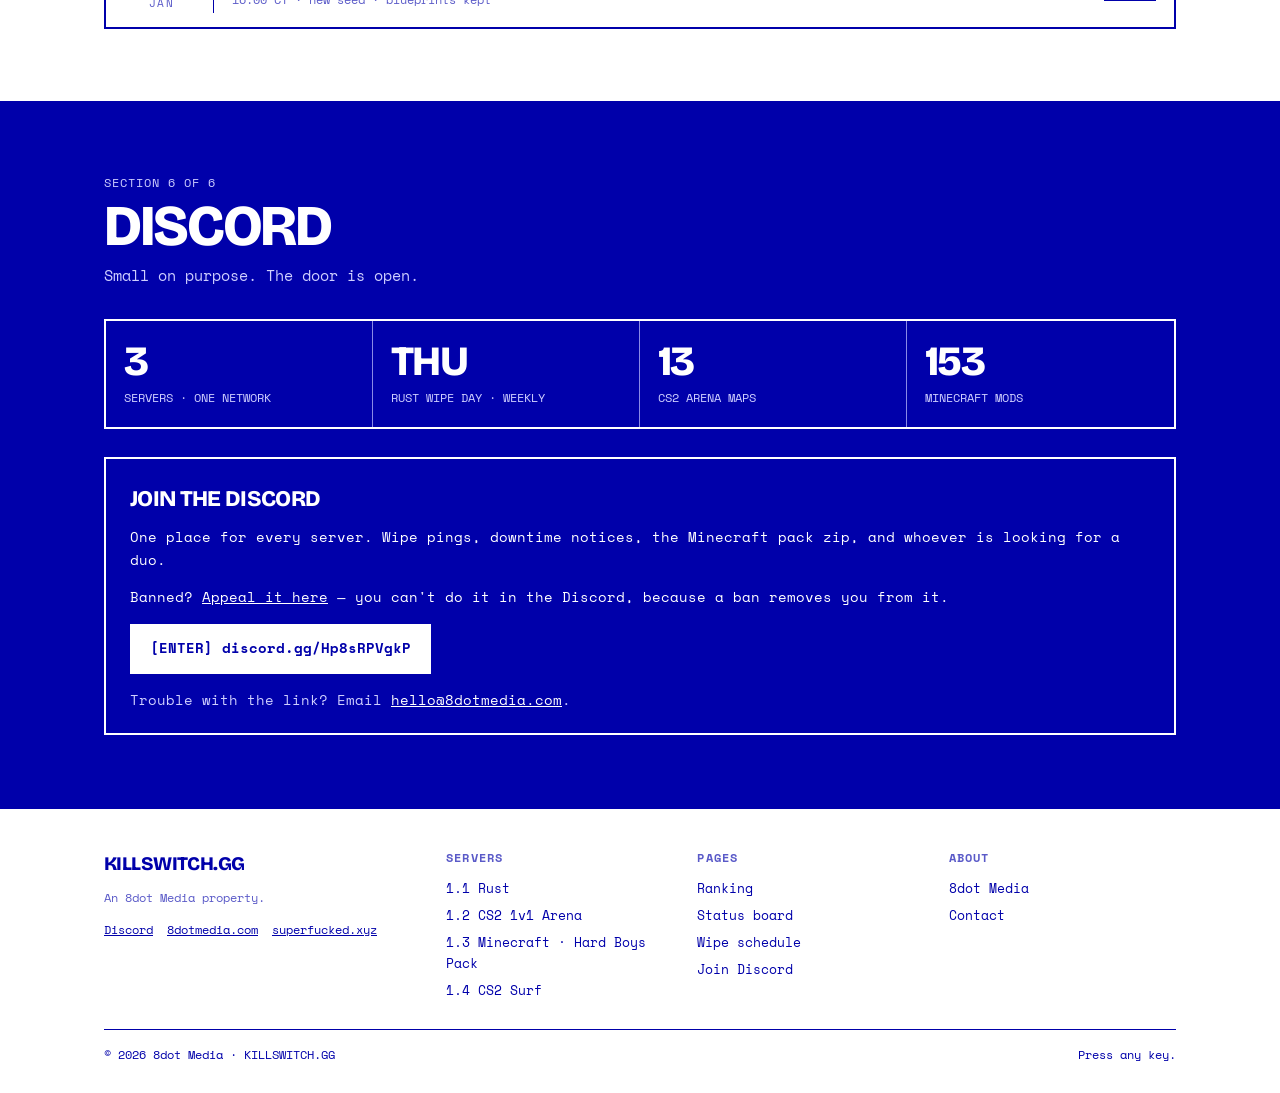
==== commit eddcc0ea: "site: a Ranked page for the bot Adds /ranked — what the bot is, how the rating works, the eight tier" ====
--- a/index.html
+++ b/index.html
@@ -44,6 +44,7 @@
     <li><a href="#events" data-key="4" data-close-menu>Wipes</a></li>
     <li><a href="/status" data-key="5">Status</a></li>
     <li><a href="#community" data-key="6" data-close-menu>Discord</a></li>
+    <li><a href="/ranked" data-key="7">Ranked bot</a></li>
   </ul>
   <a href="https://discord.gg/Hp8sRPVgkP" class="btn-join" target="_blank" rel="noopener">[ENTER] Join Discord</a>
 </nav>
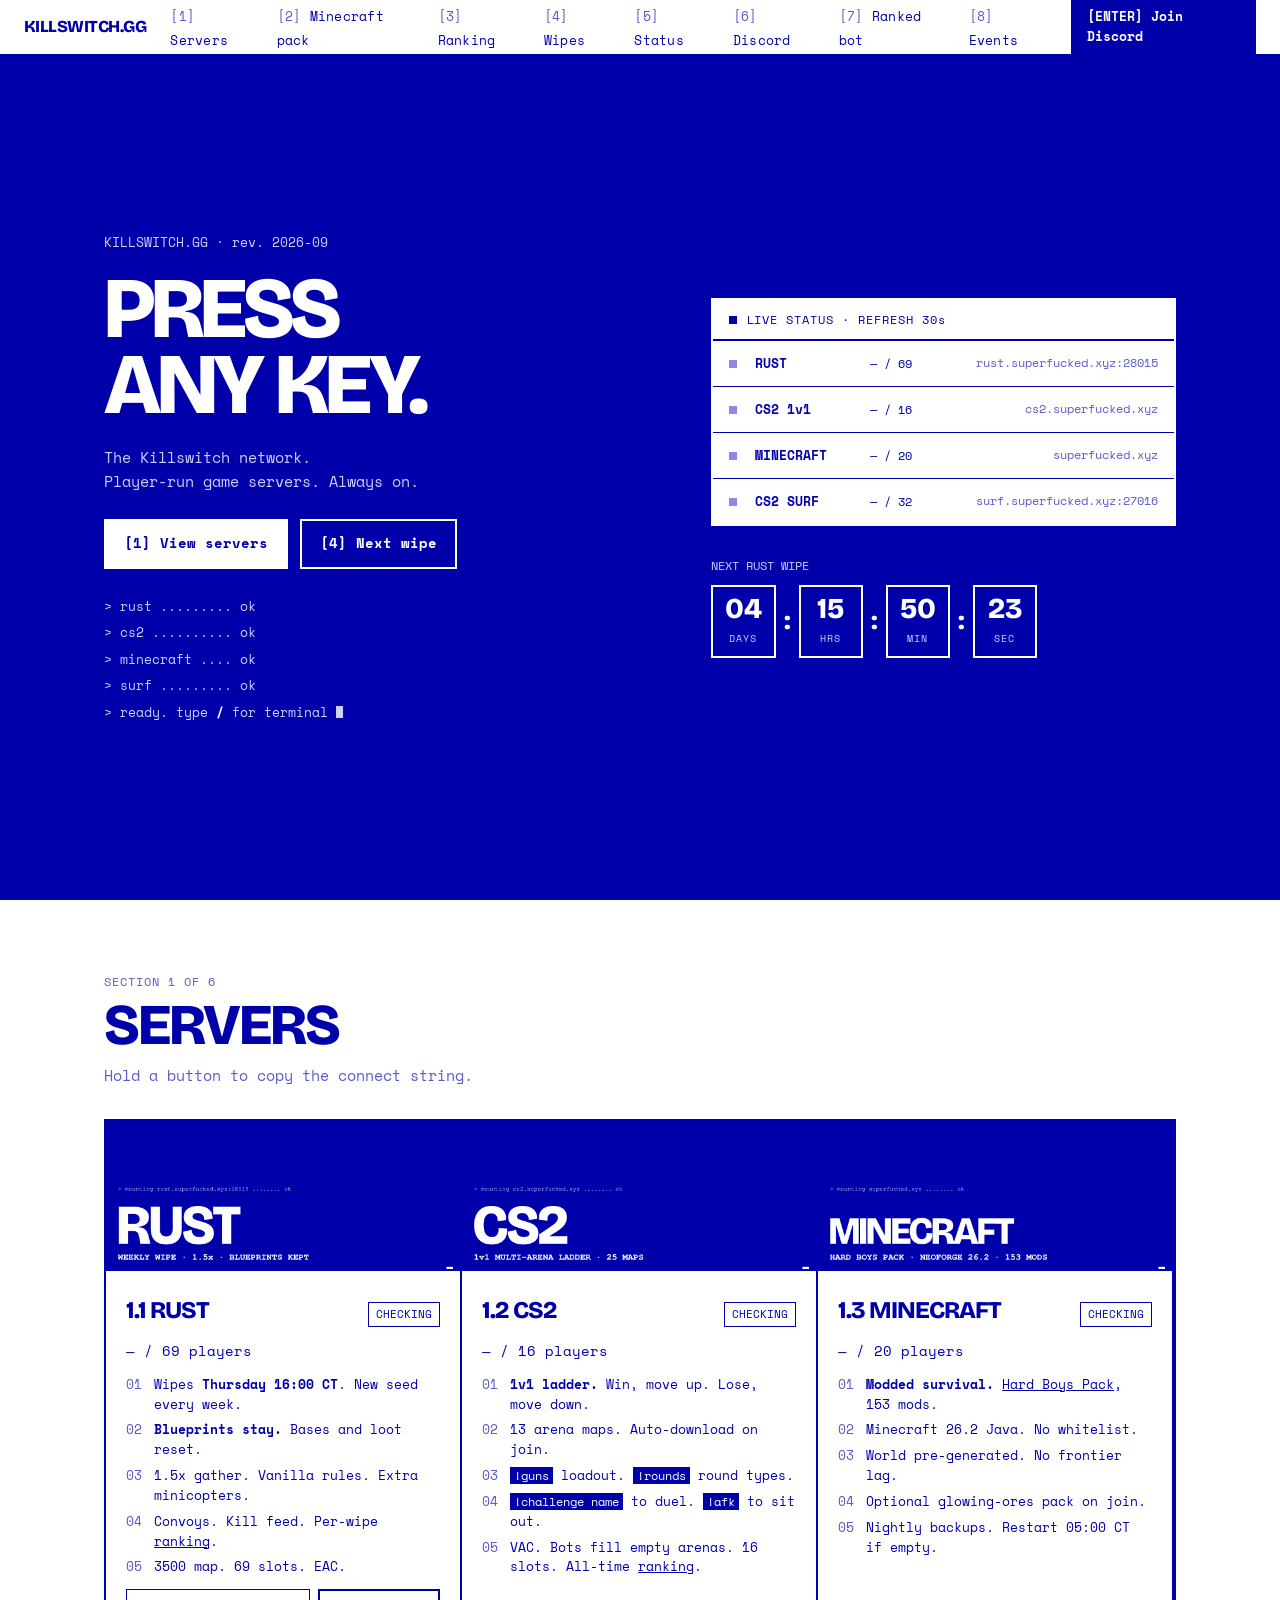
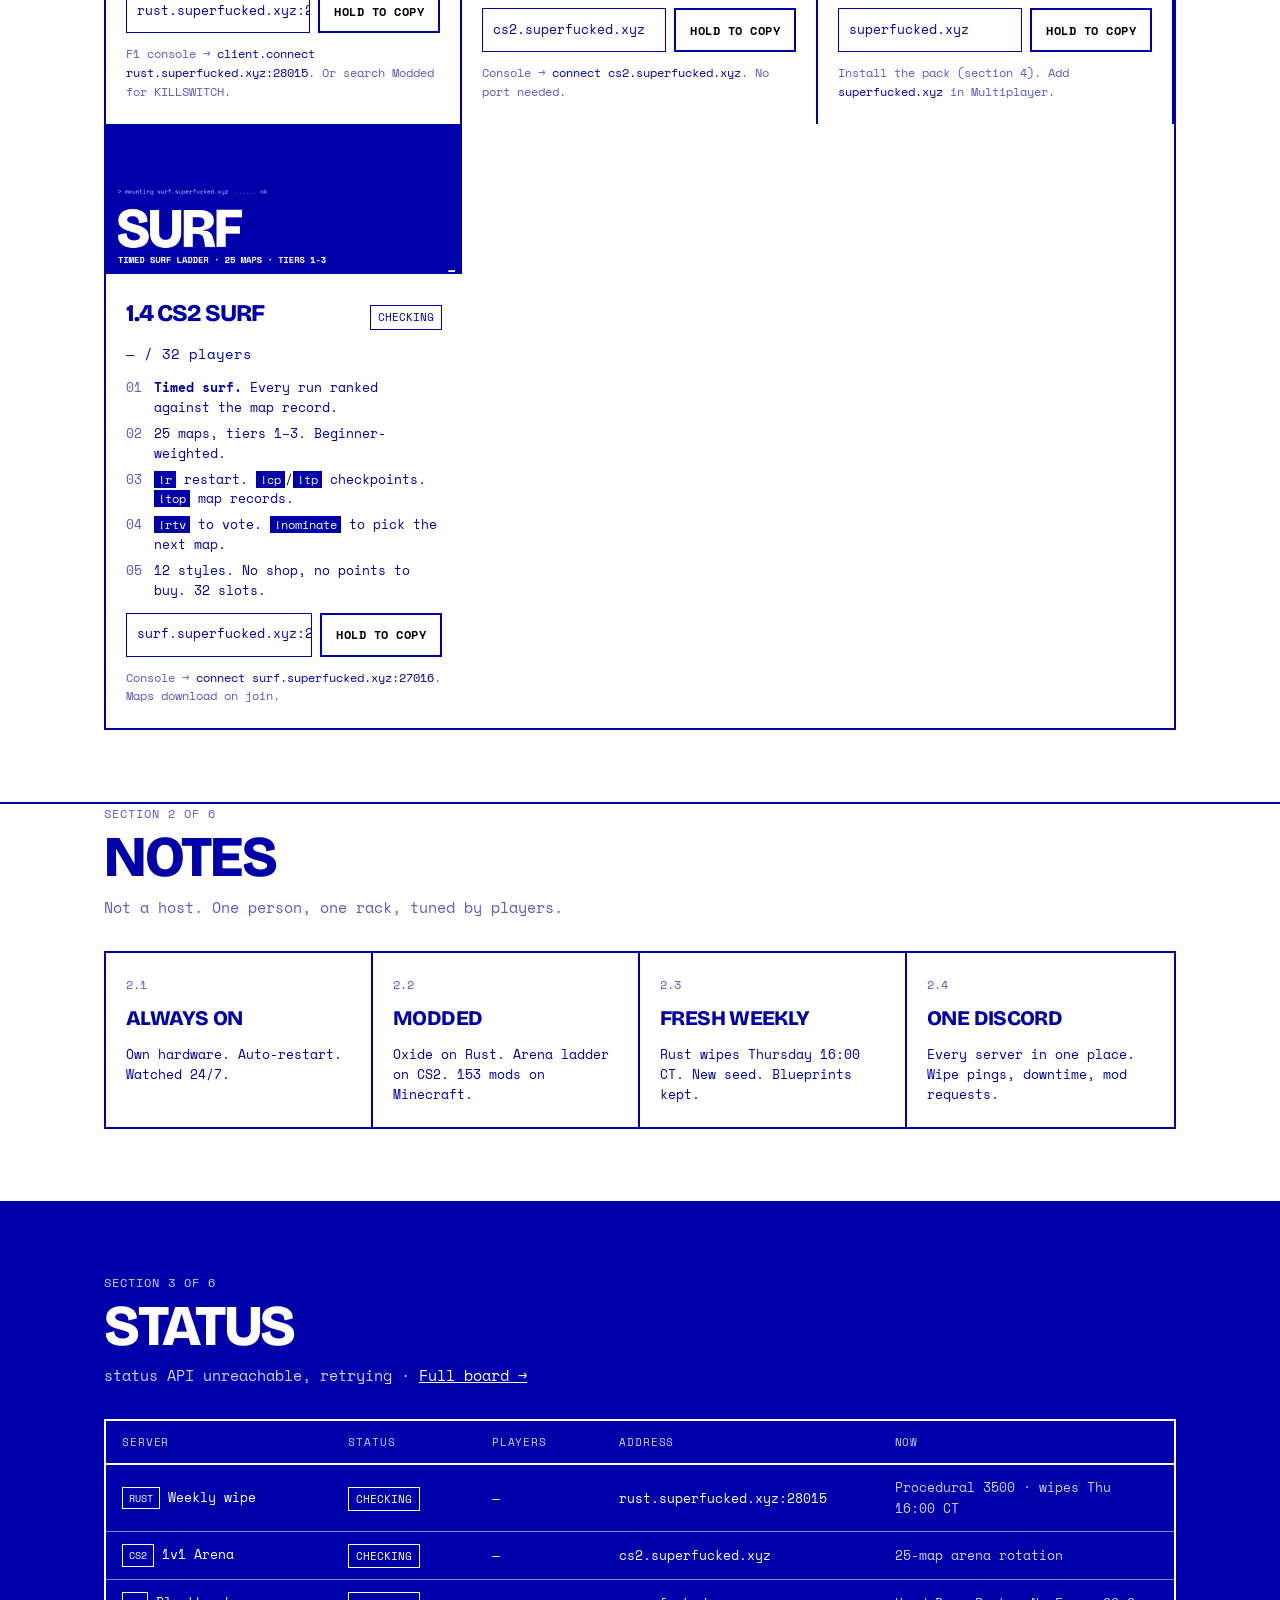
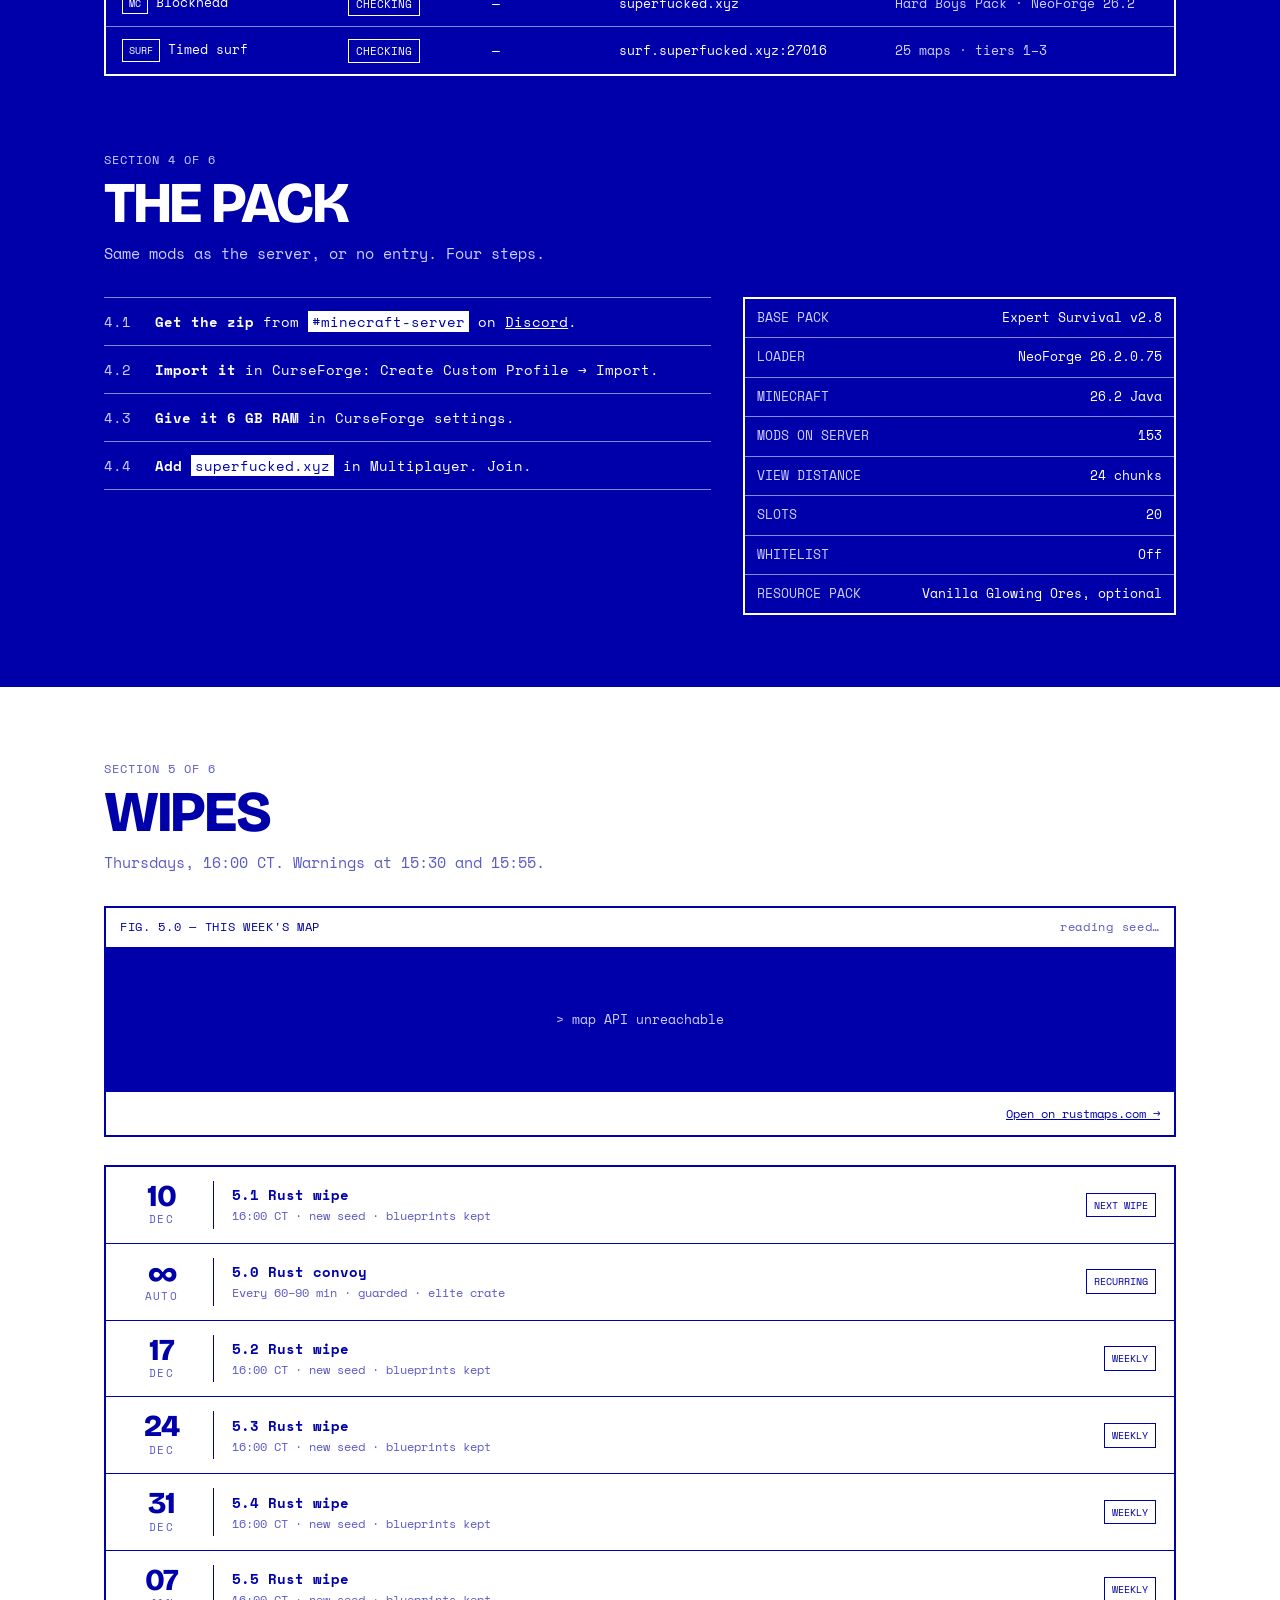
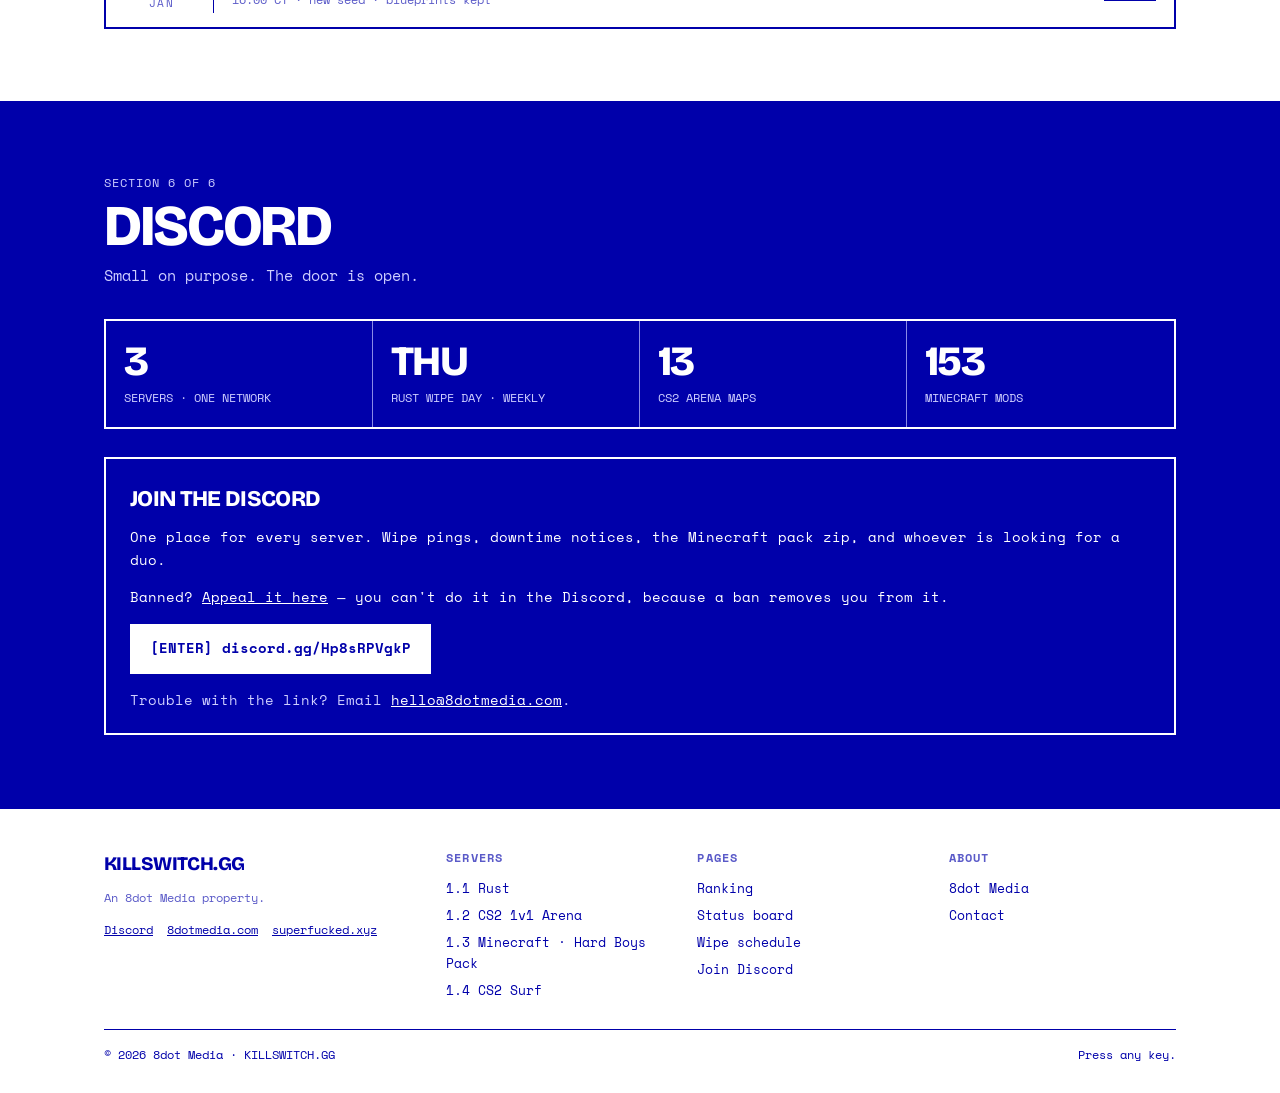
==== commit eb7cb92c: "Events: a community calendar at /events Discord Scheduled Events (status API /api/events, proxied fr" ====
--- a/index.html
+++ b/index.html
@@ -45,6 +45,7 @@
     <li><a href="/status" data-key="5">Status</a></li>
     <li><a href="#community" data-key="6" data-close-menu>Discord</a></li>
     <li><a href="/ranked" data-key="7">Ranked bot</a></li>
+    <li><a href="/events" data-key="8">Events</a></li>
   </ul>
   <a href="https://discord.gg/Hp8sRPVgkP" class="btn-join" target="_blank" rel="noopener">[ENTER] Join Discord</a>
 </nav>
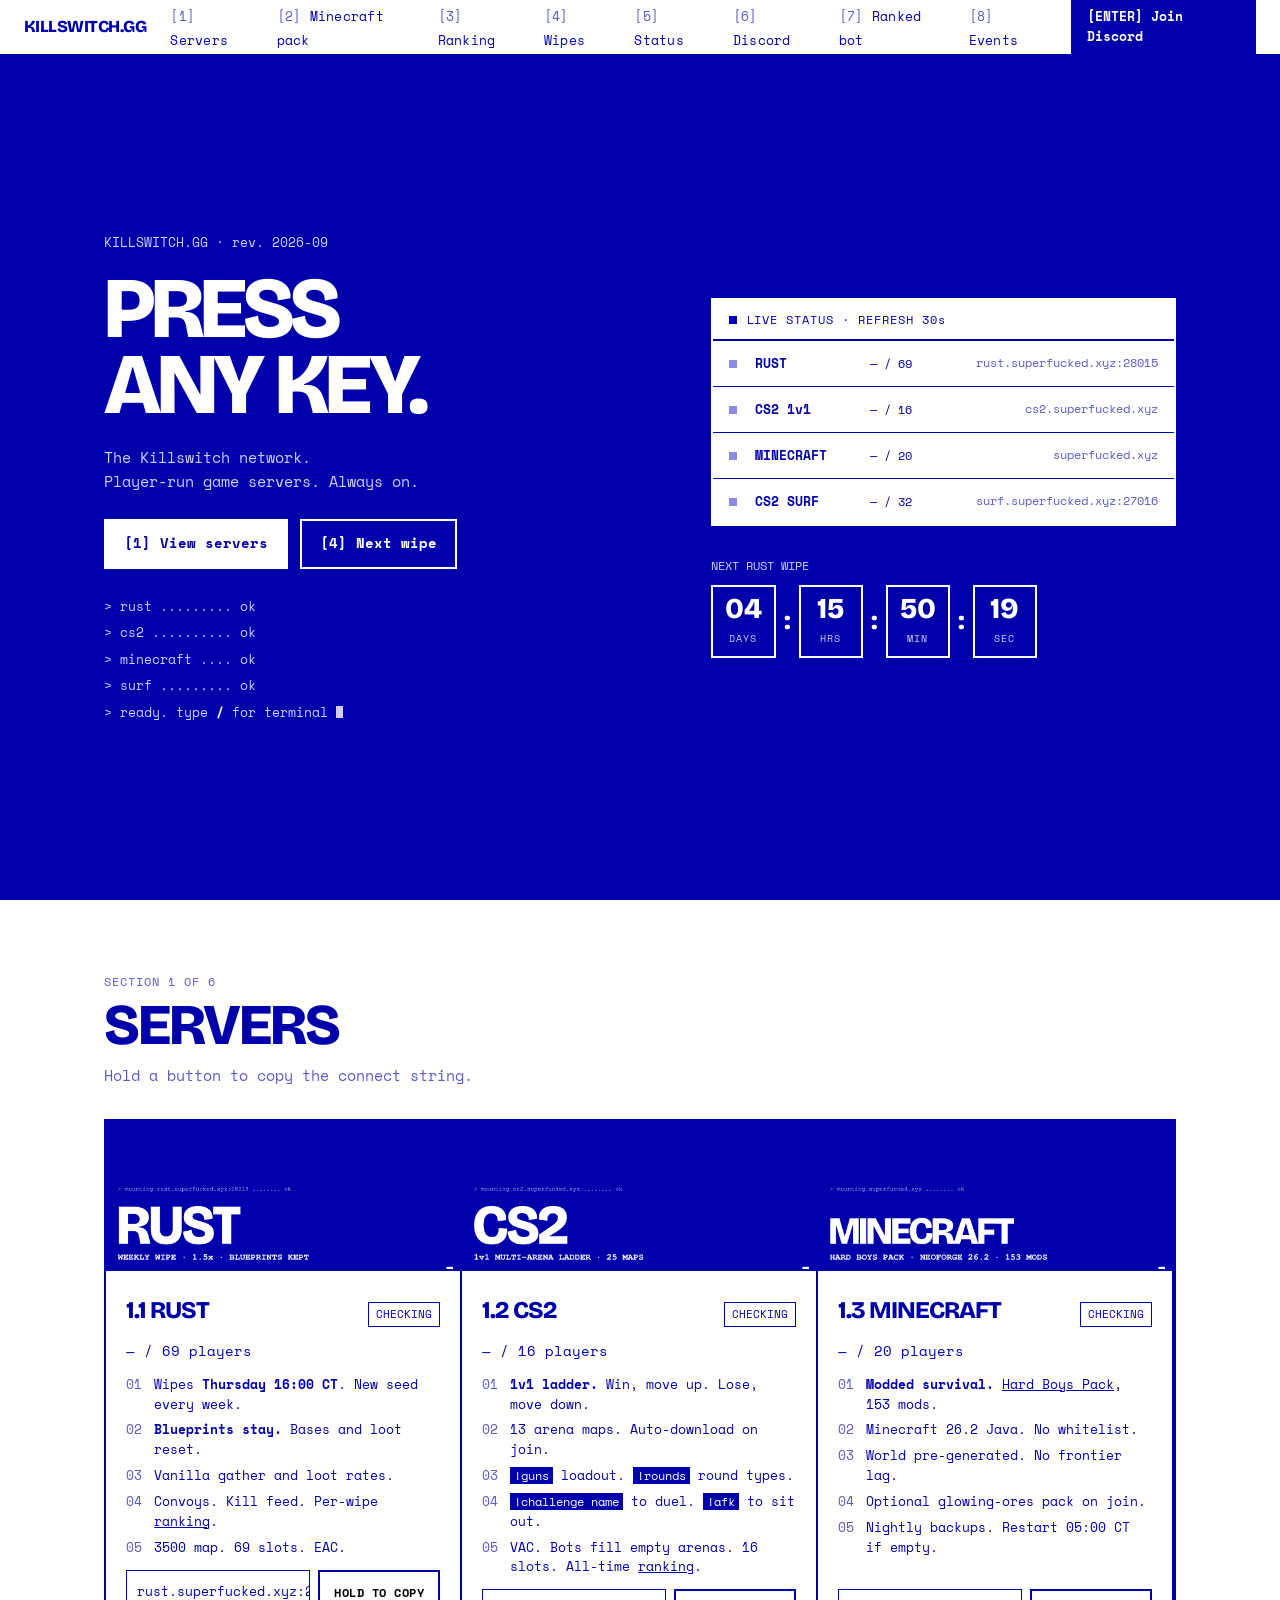
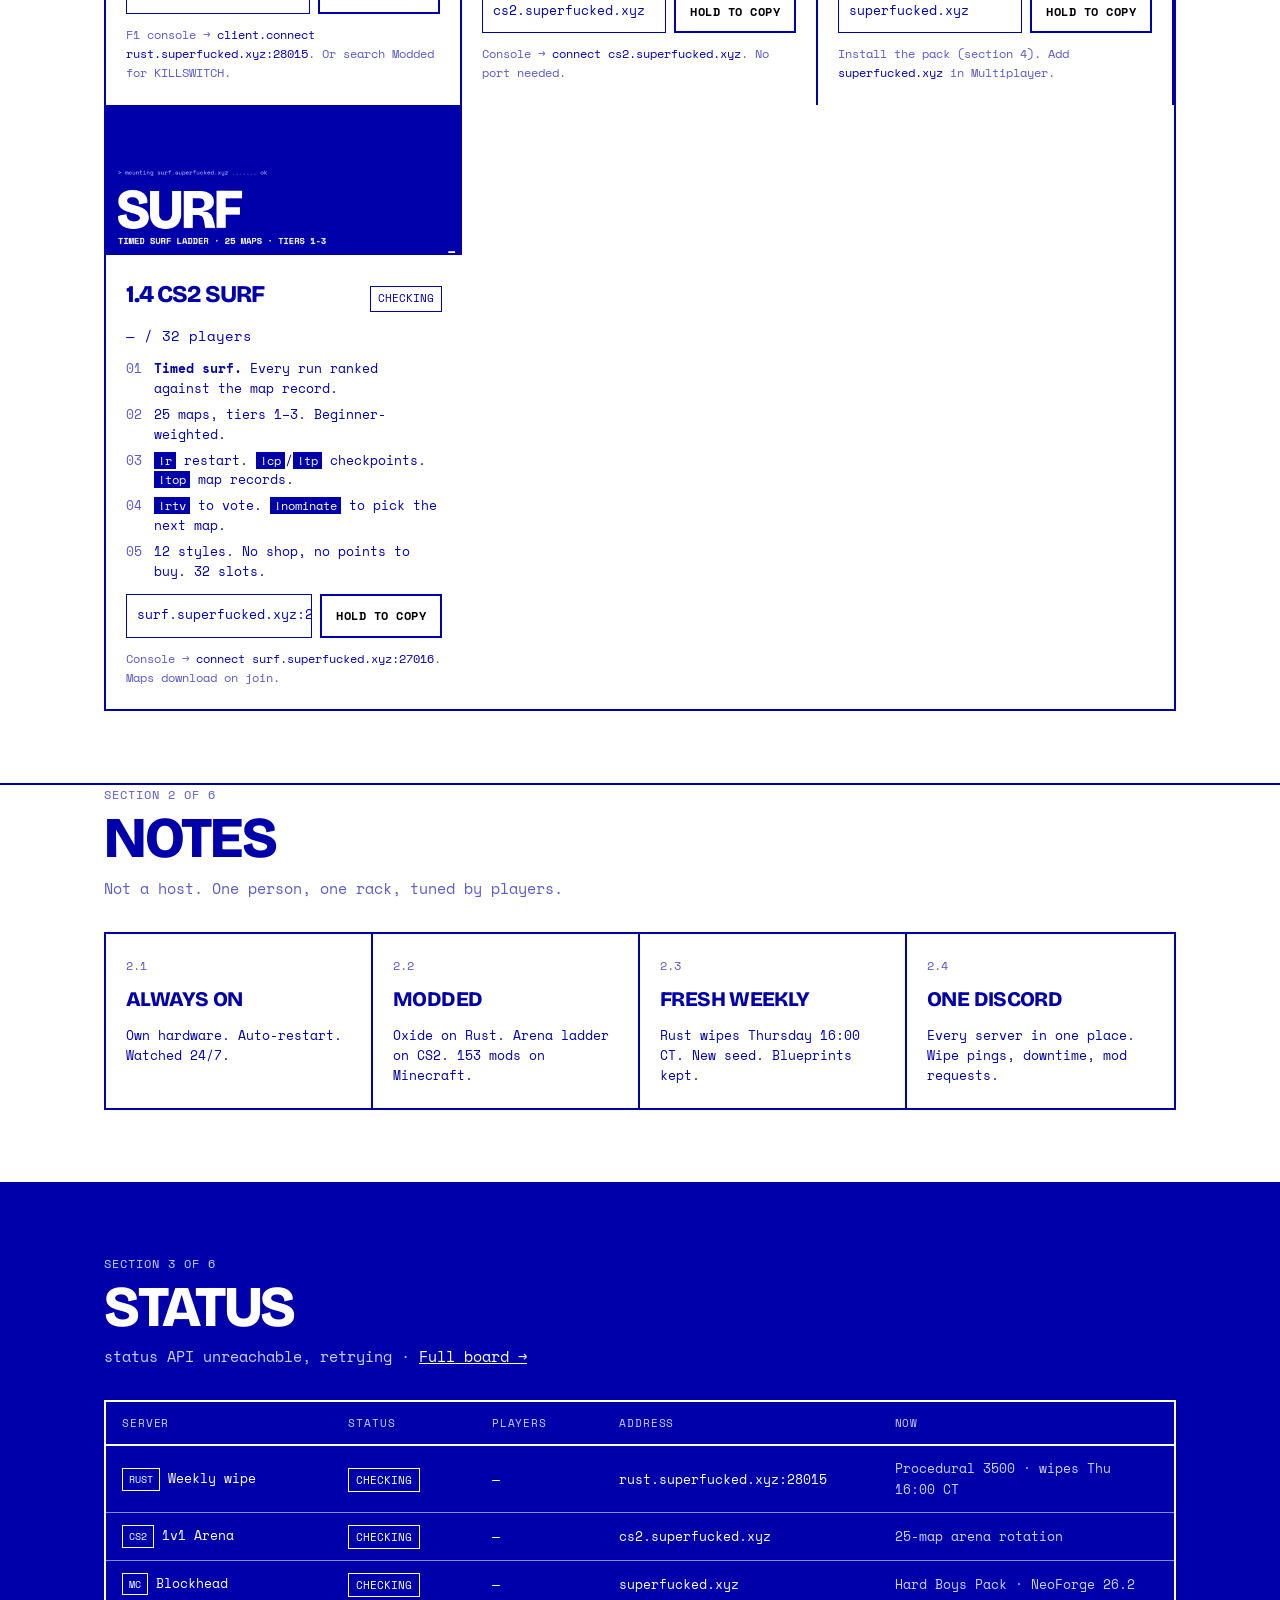
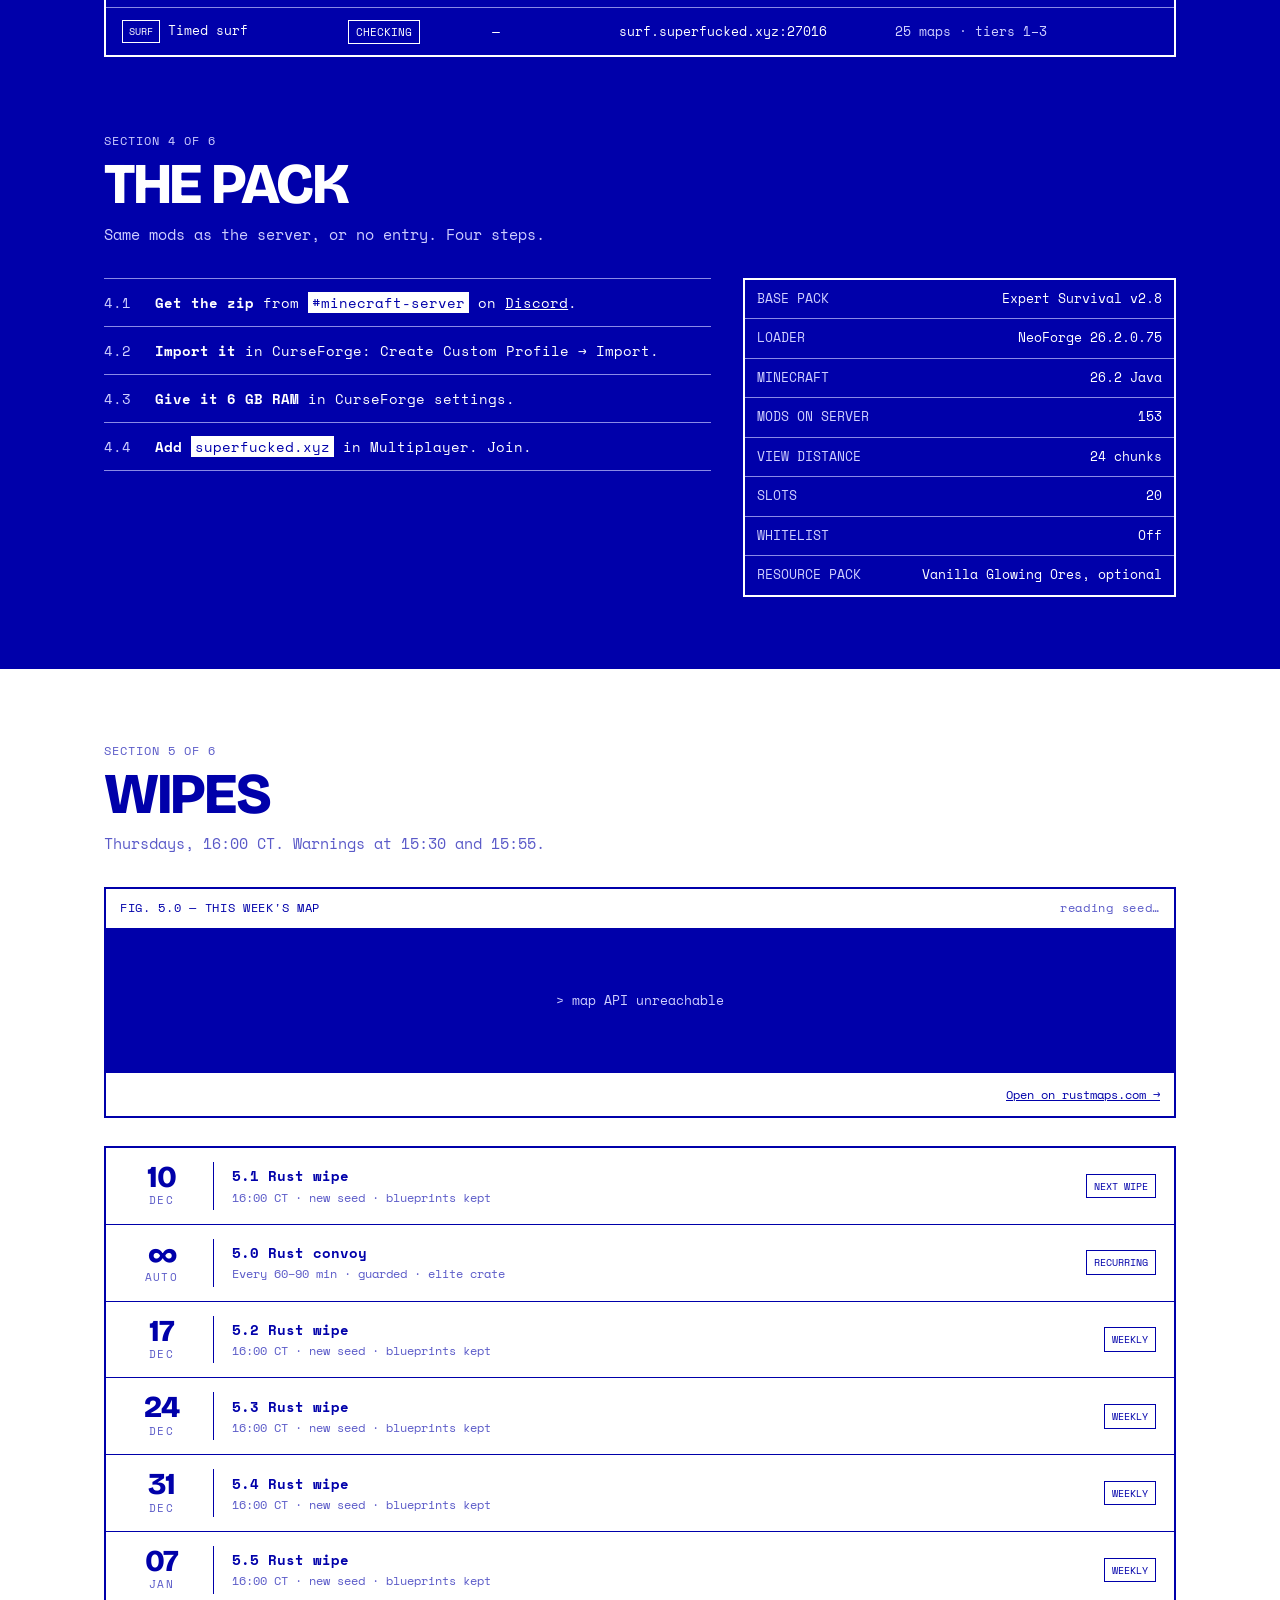
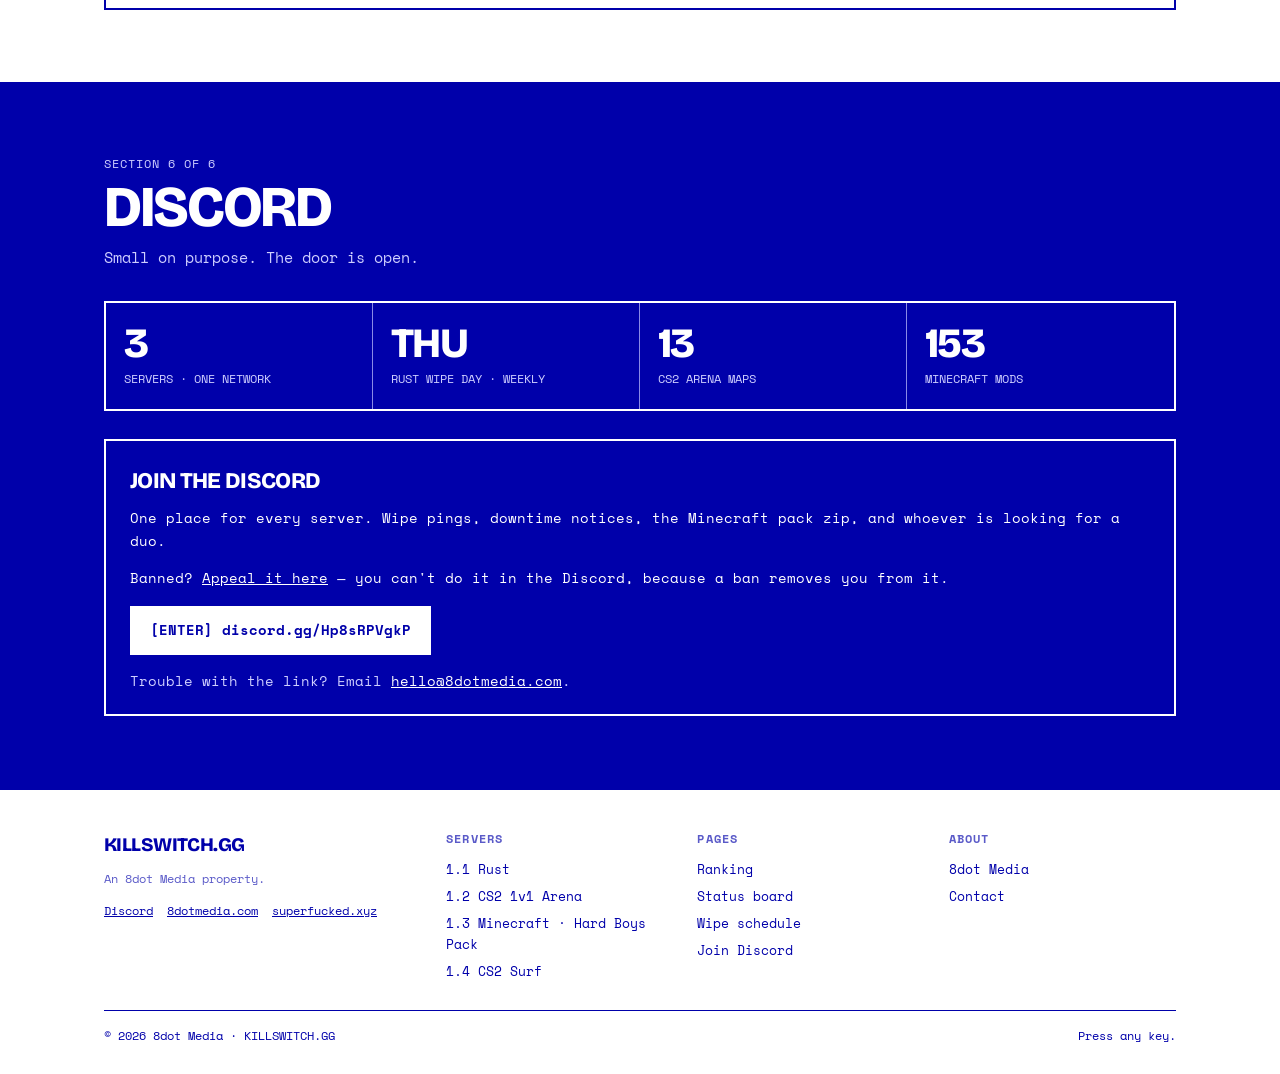
==== commit ca9292ad: "Rust card: vanilla gather and loot (the 1.5x lines were never applied; minicopter plugin parked)" ====
--- a/index.html
+++ b/index.html
@@ -129,7 +129,7 @@
           <ul class="server-details">
             <li>Wipes <strong>Thursday 16:00 CT</strong>. New seed every week.</li>
             <li><strong>Blueprints stay.</strong> Bases and loot reset.</li>
-            <li>1.5x gather. Vanilla rules. Extra minicopters.</li>
+            <li>Vanilla gather and loot rates.</li>
             <li>Convoys. Kill feed. Per-wipe <a href="/leaderboard">ranking</a>.</li>
             <li>3500 map. 69 slots. EAC.</li>
           </ul>
